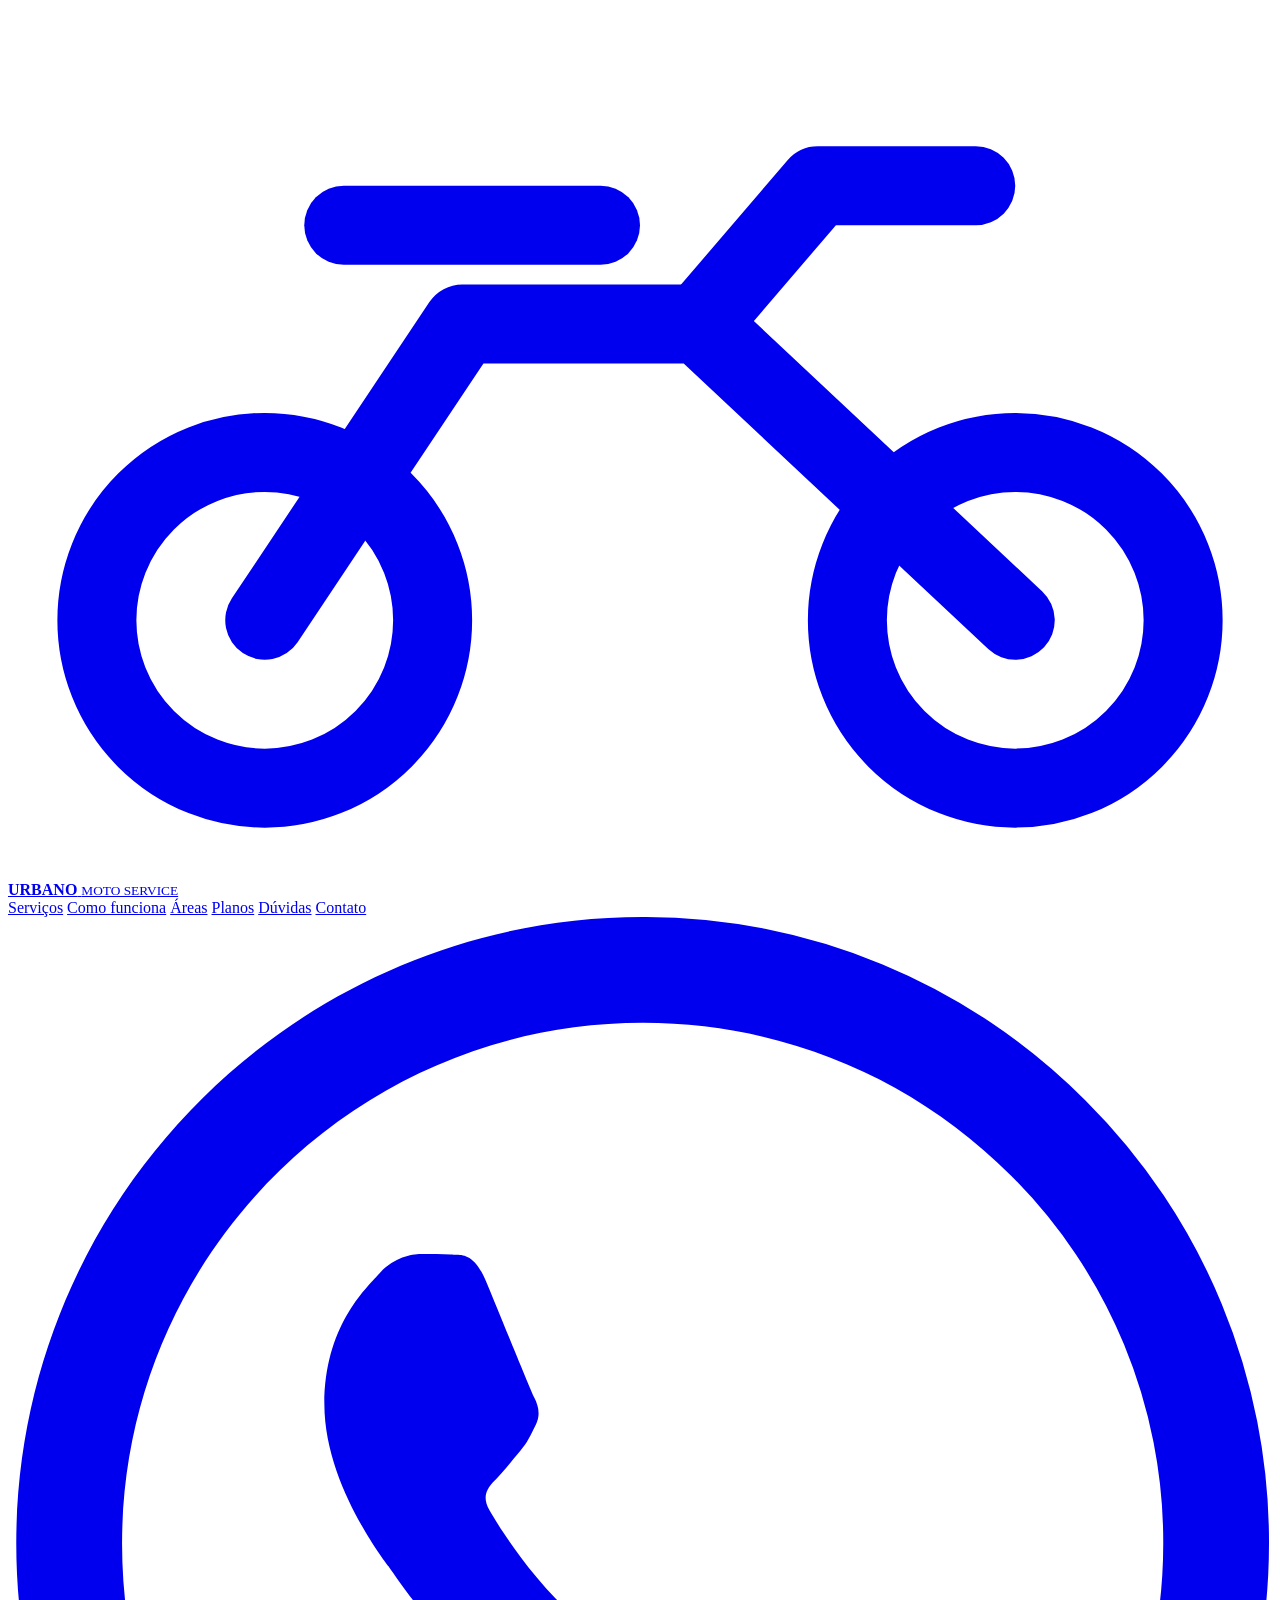
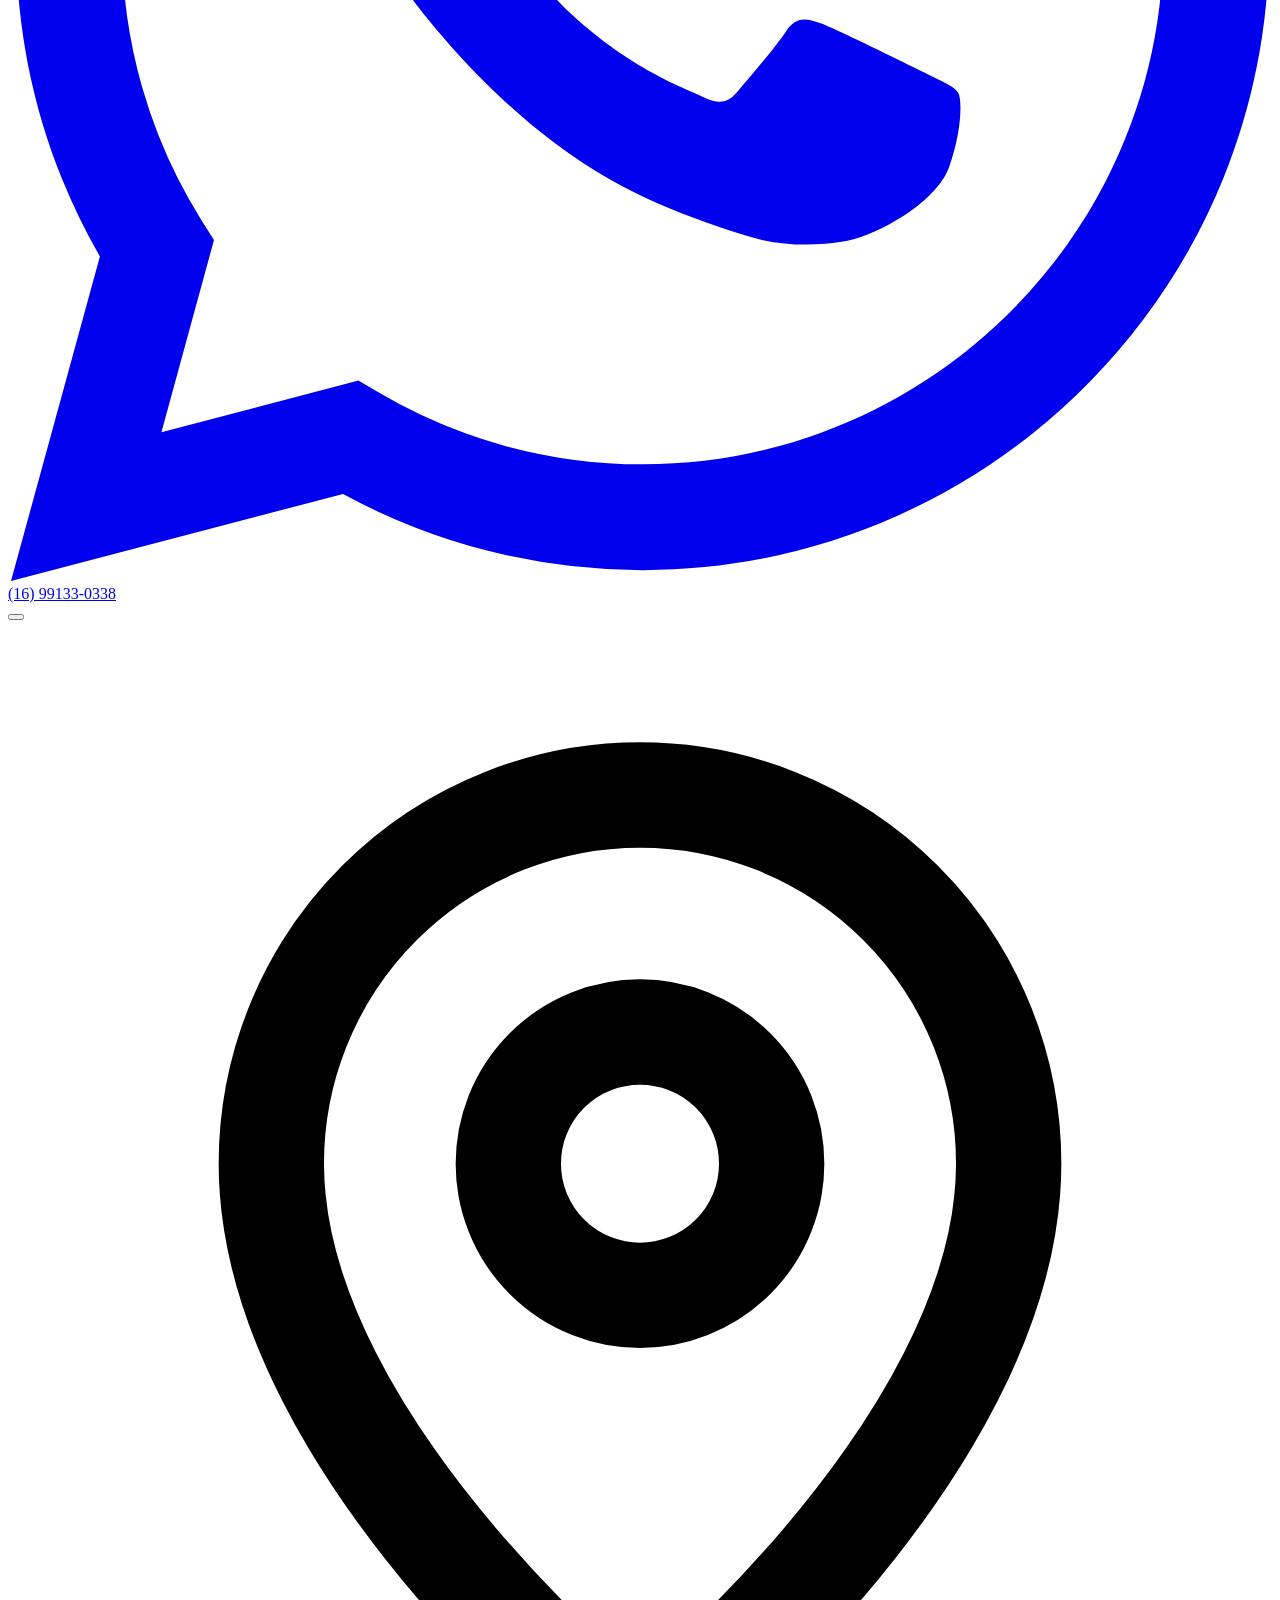
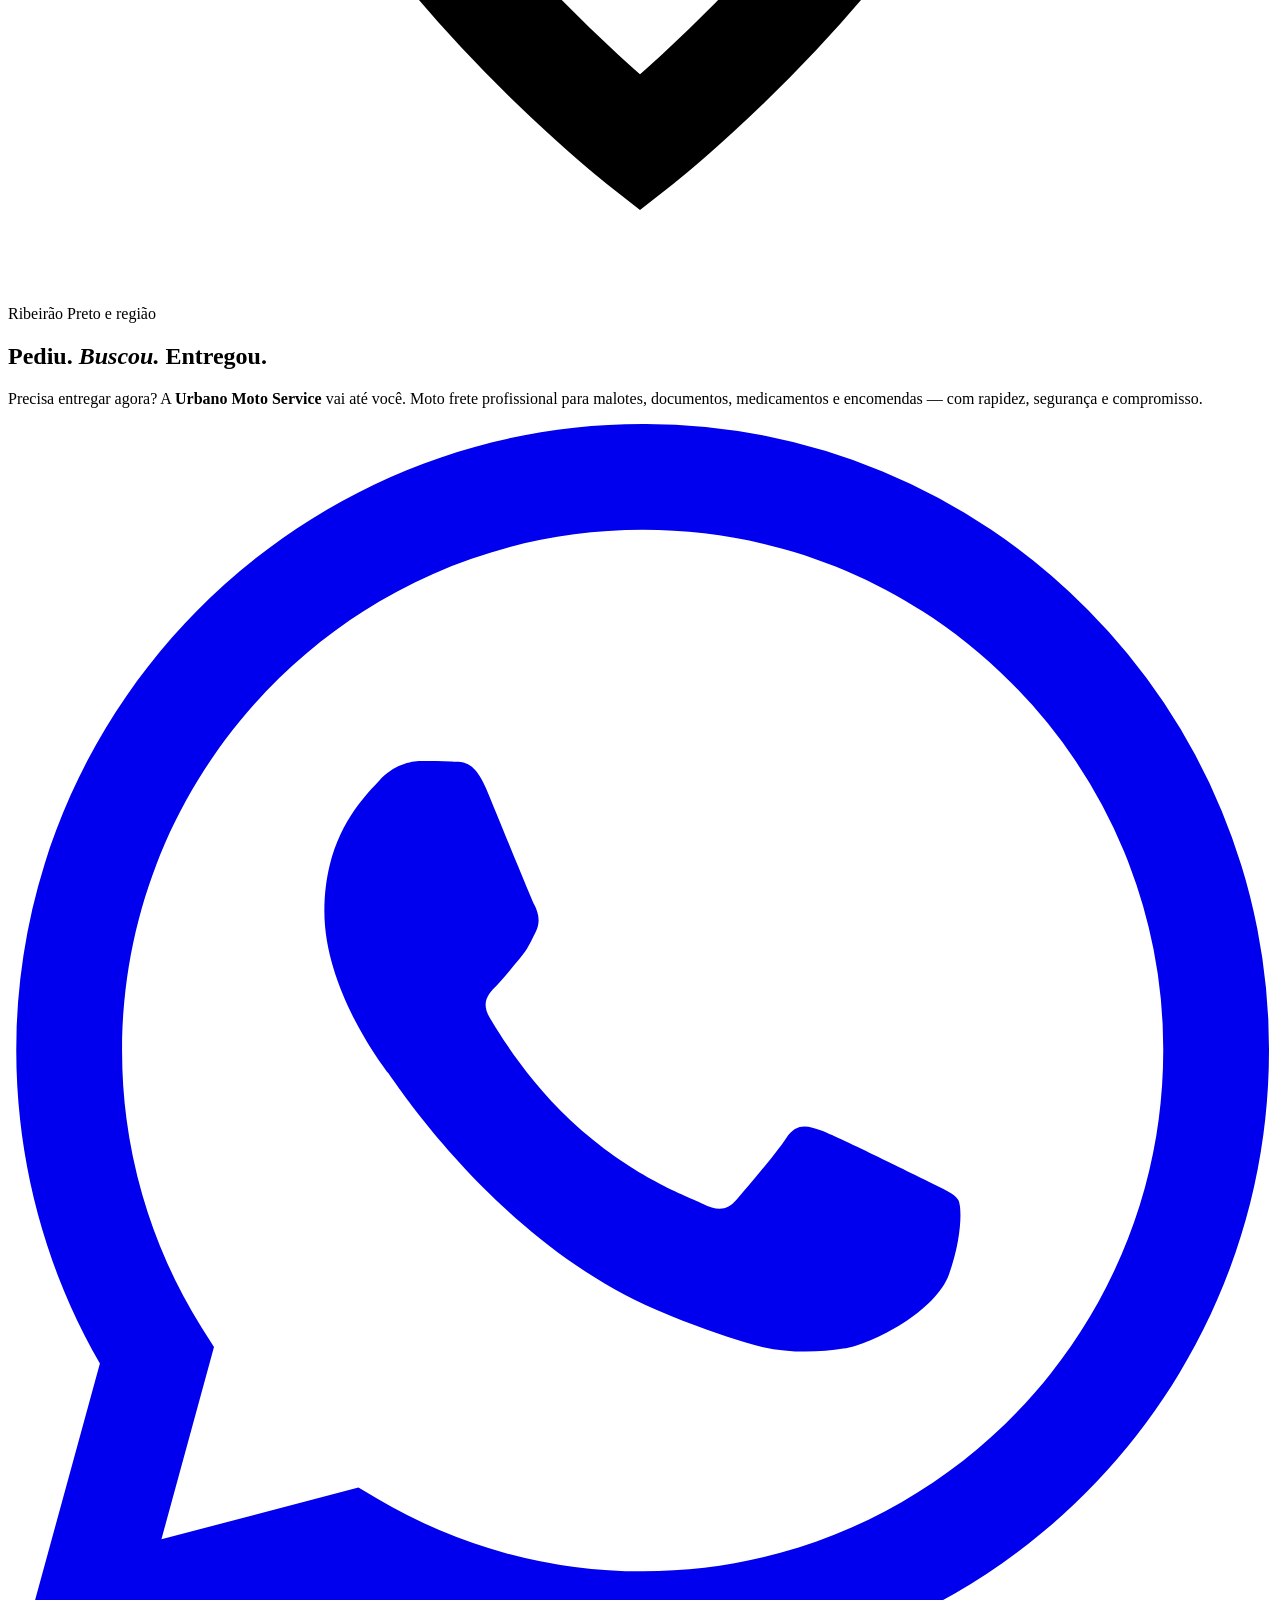
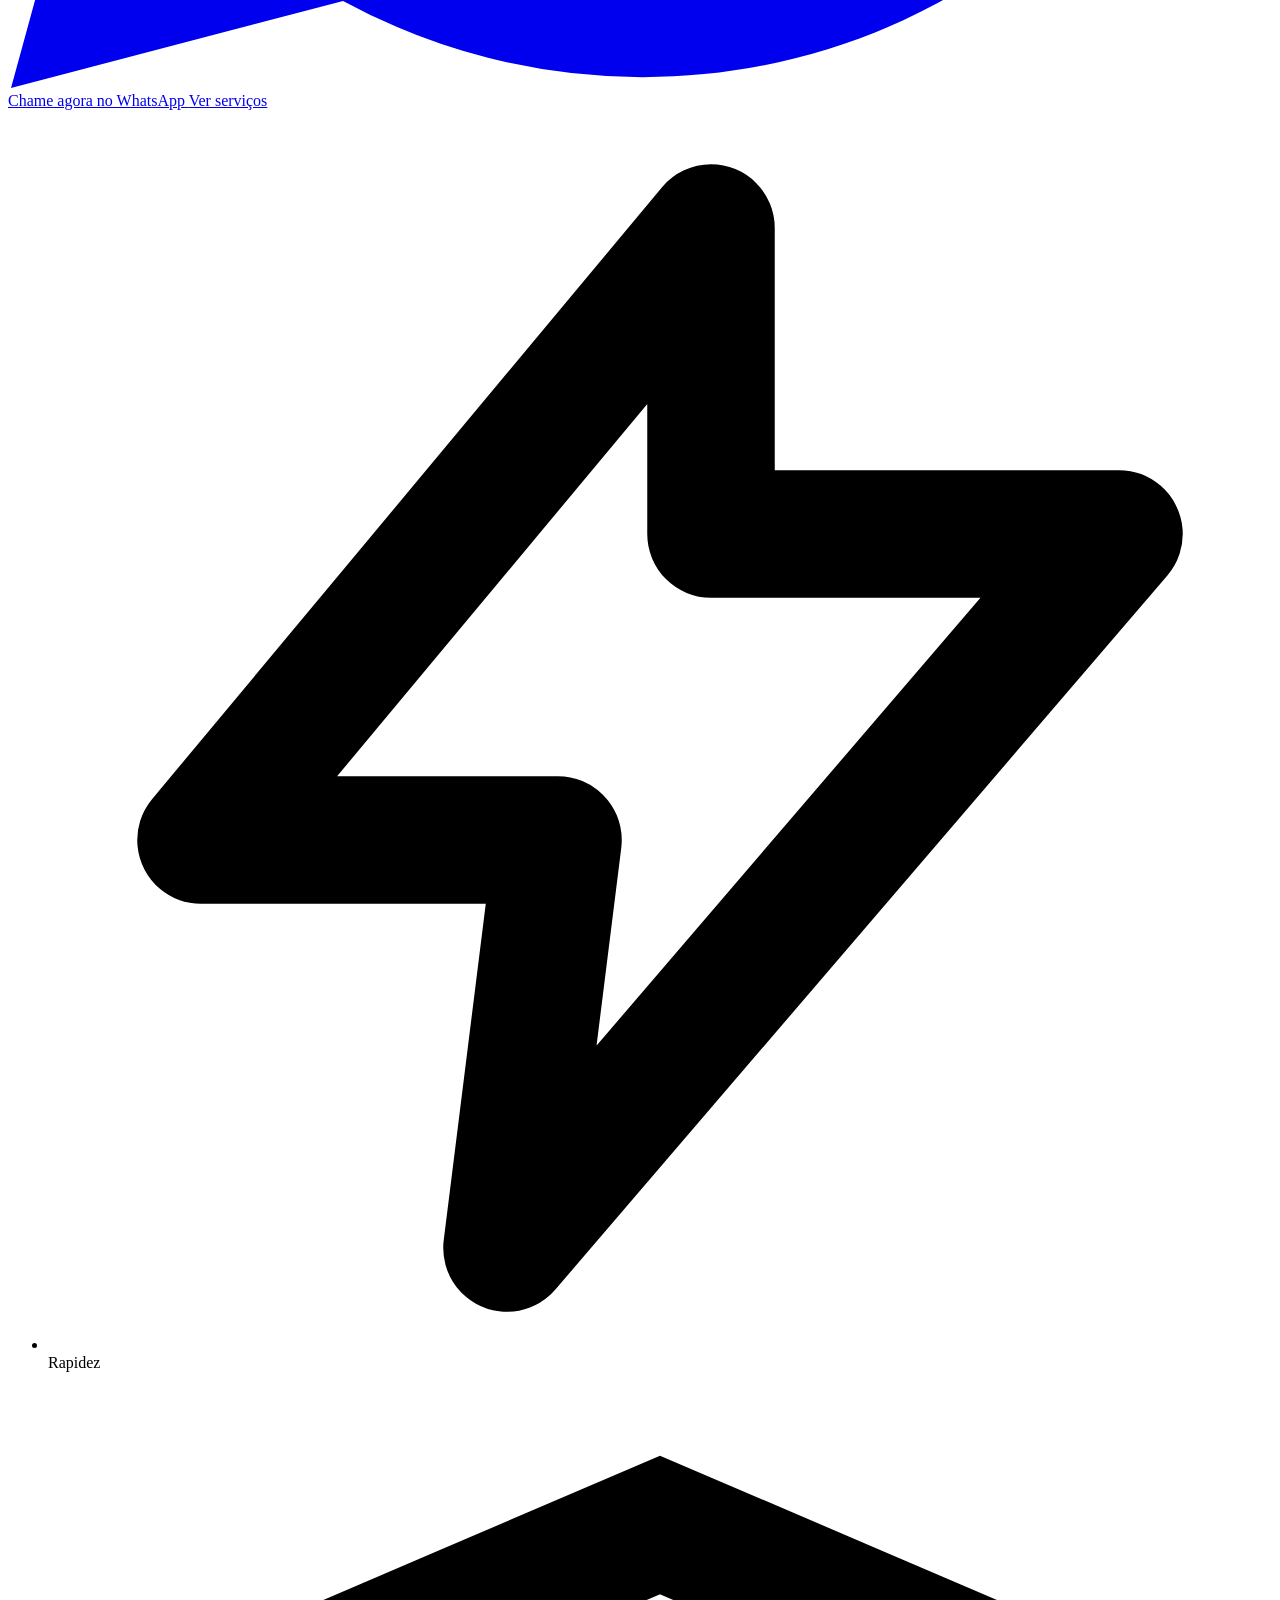
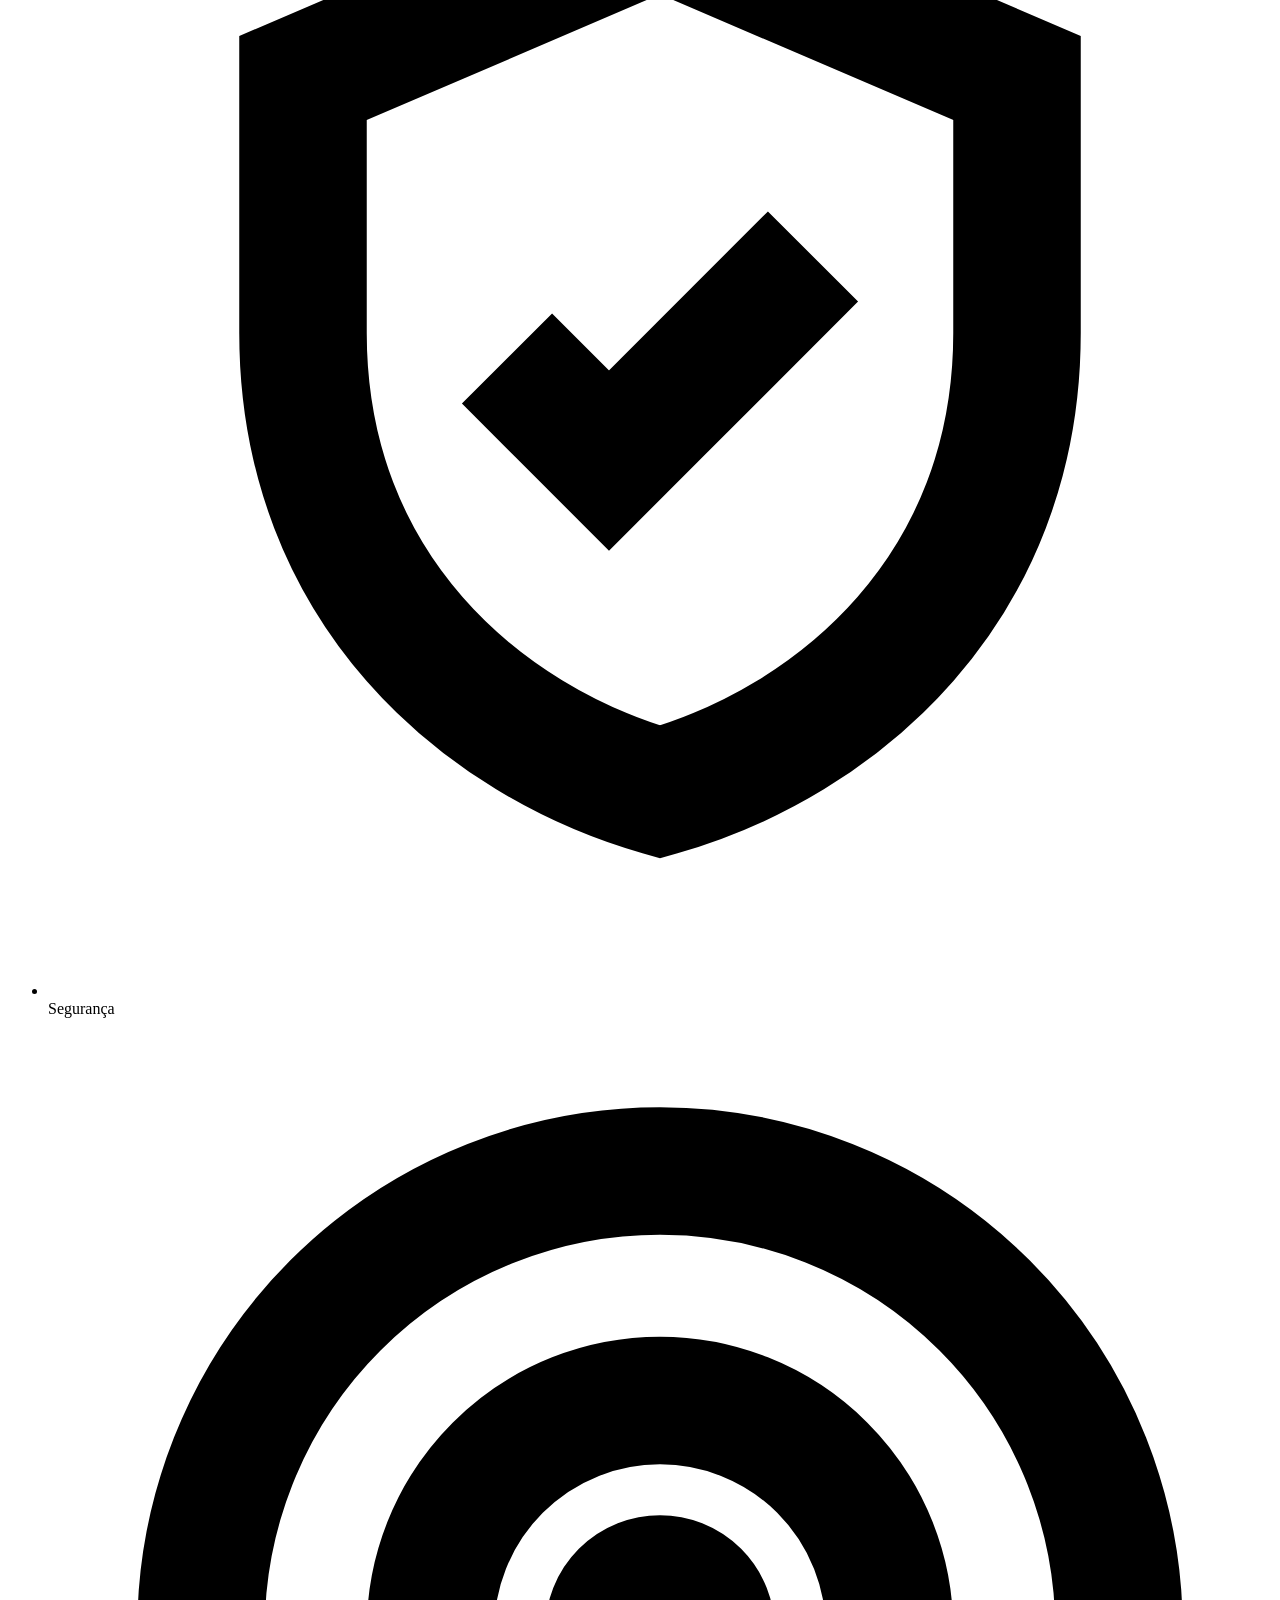
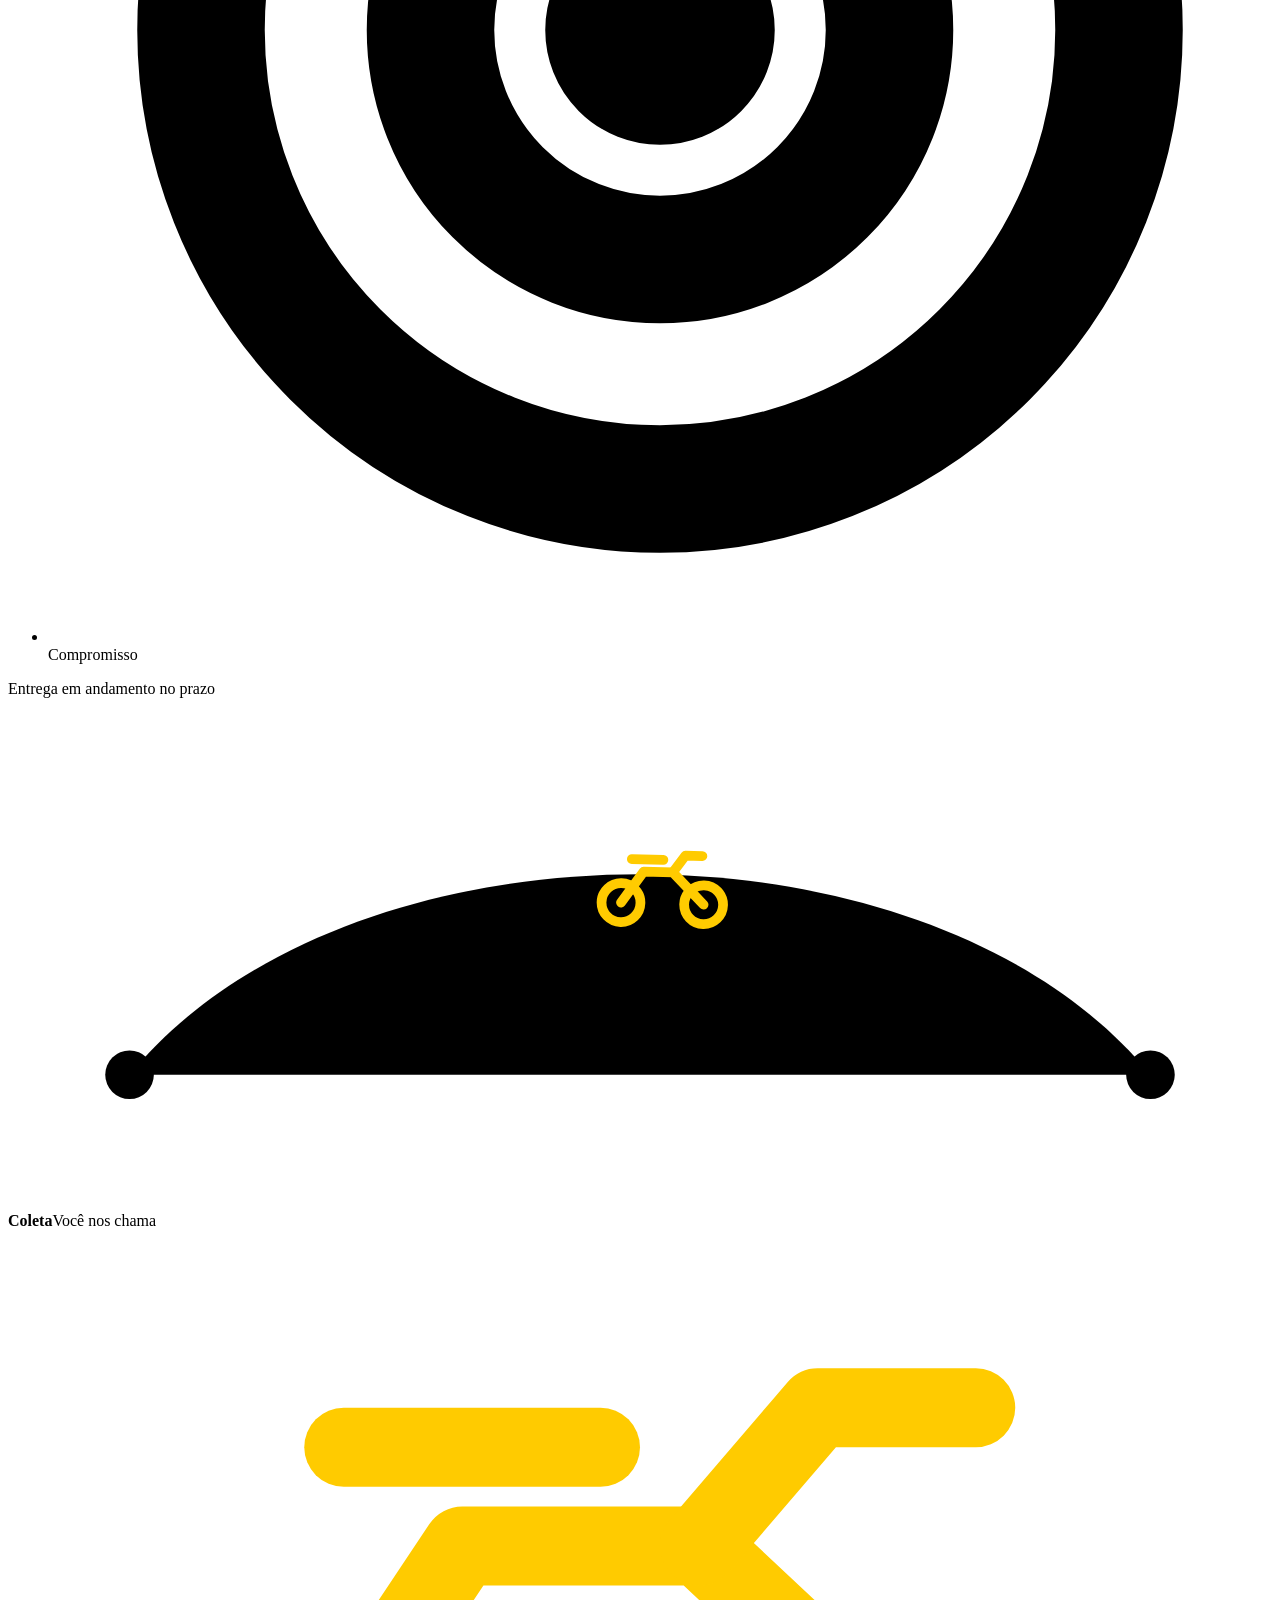
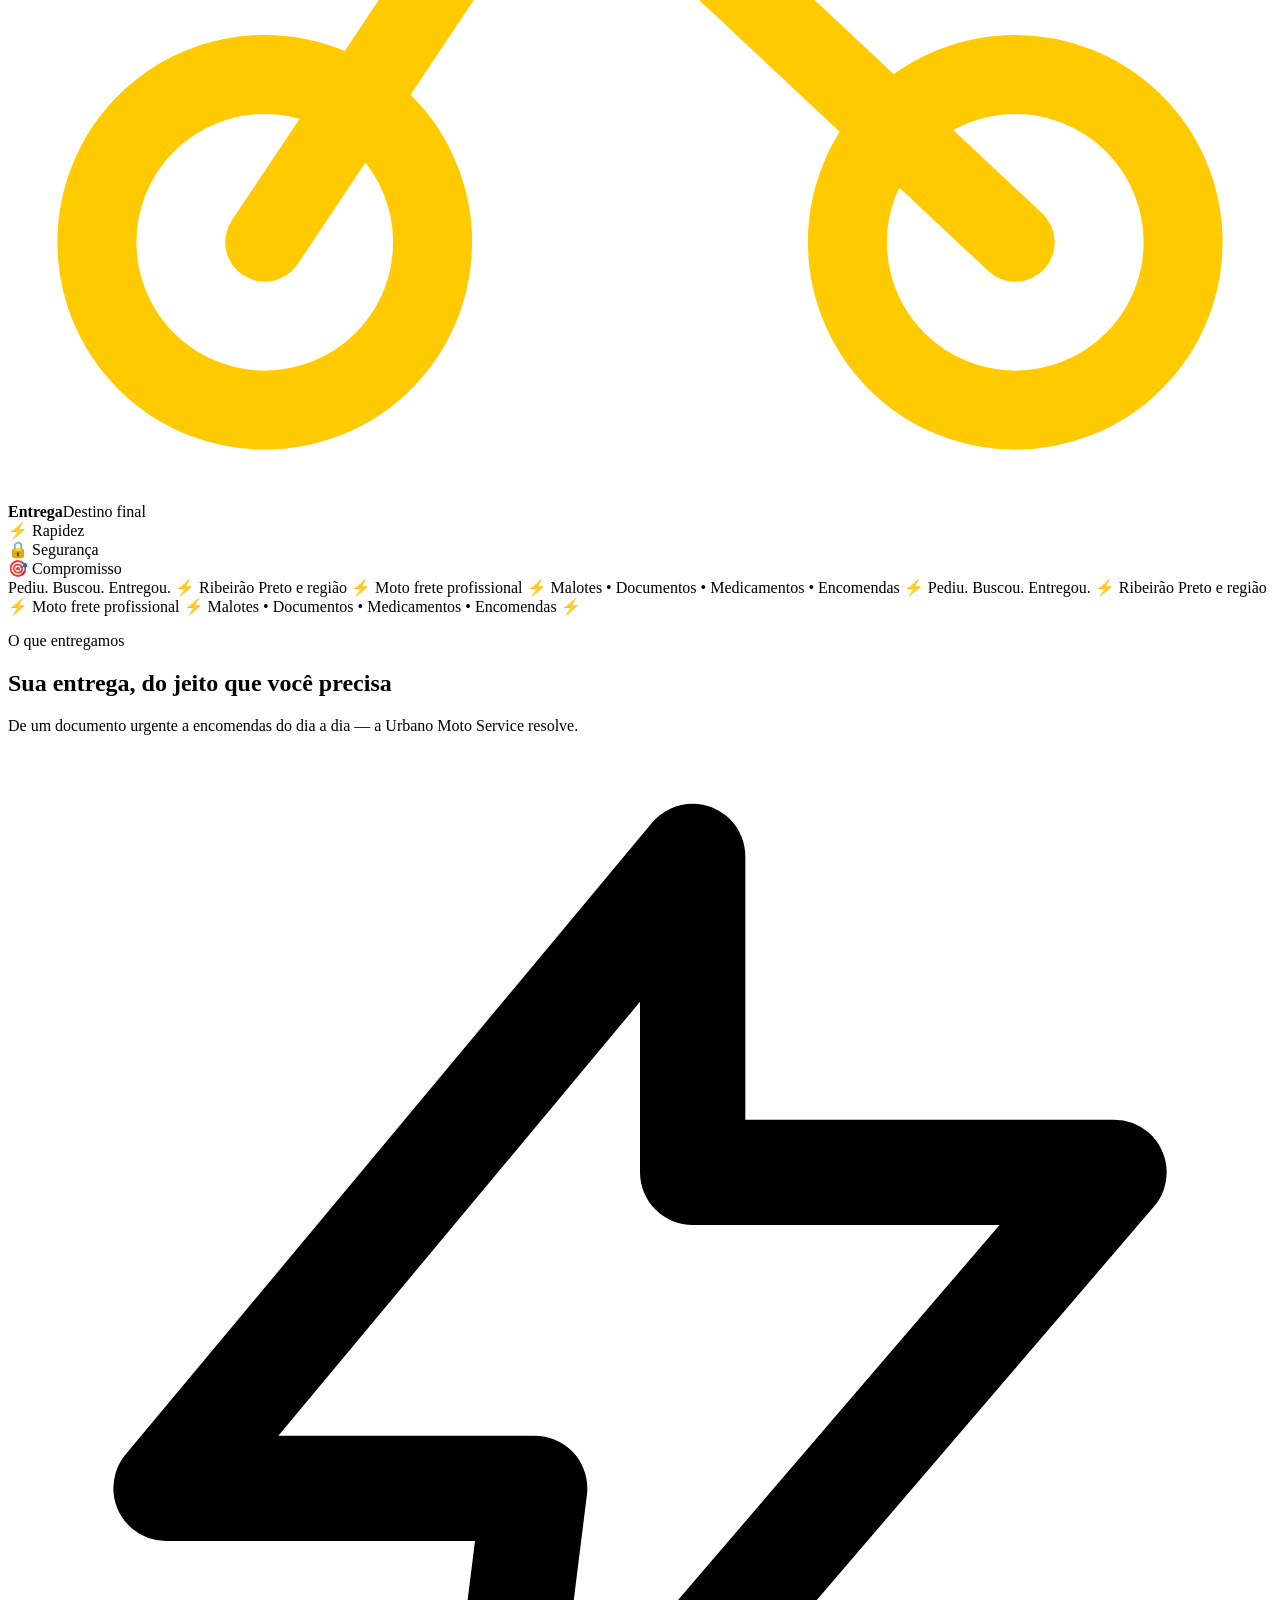
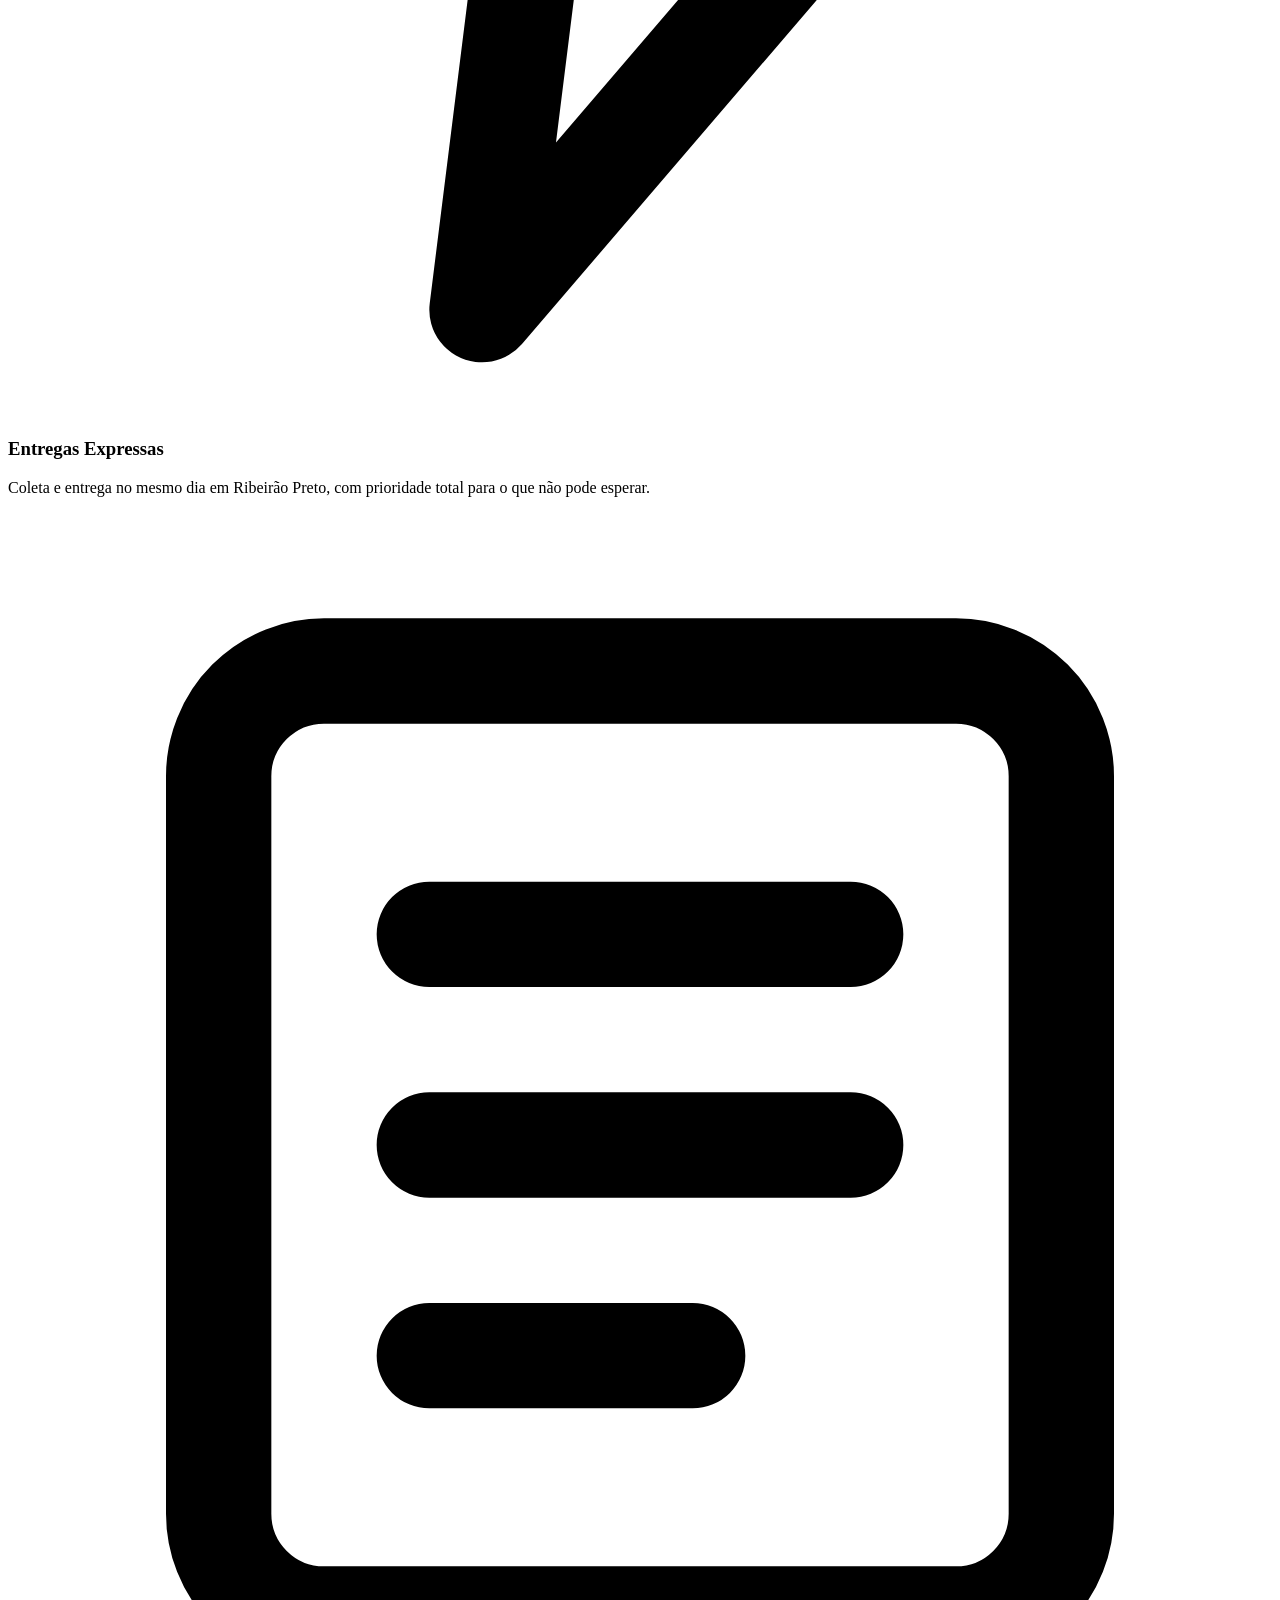
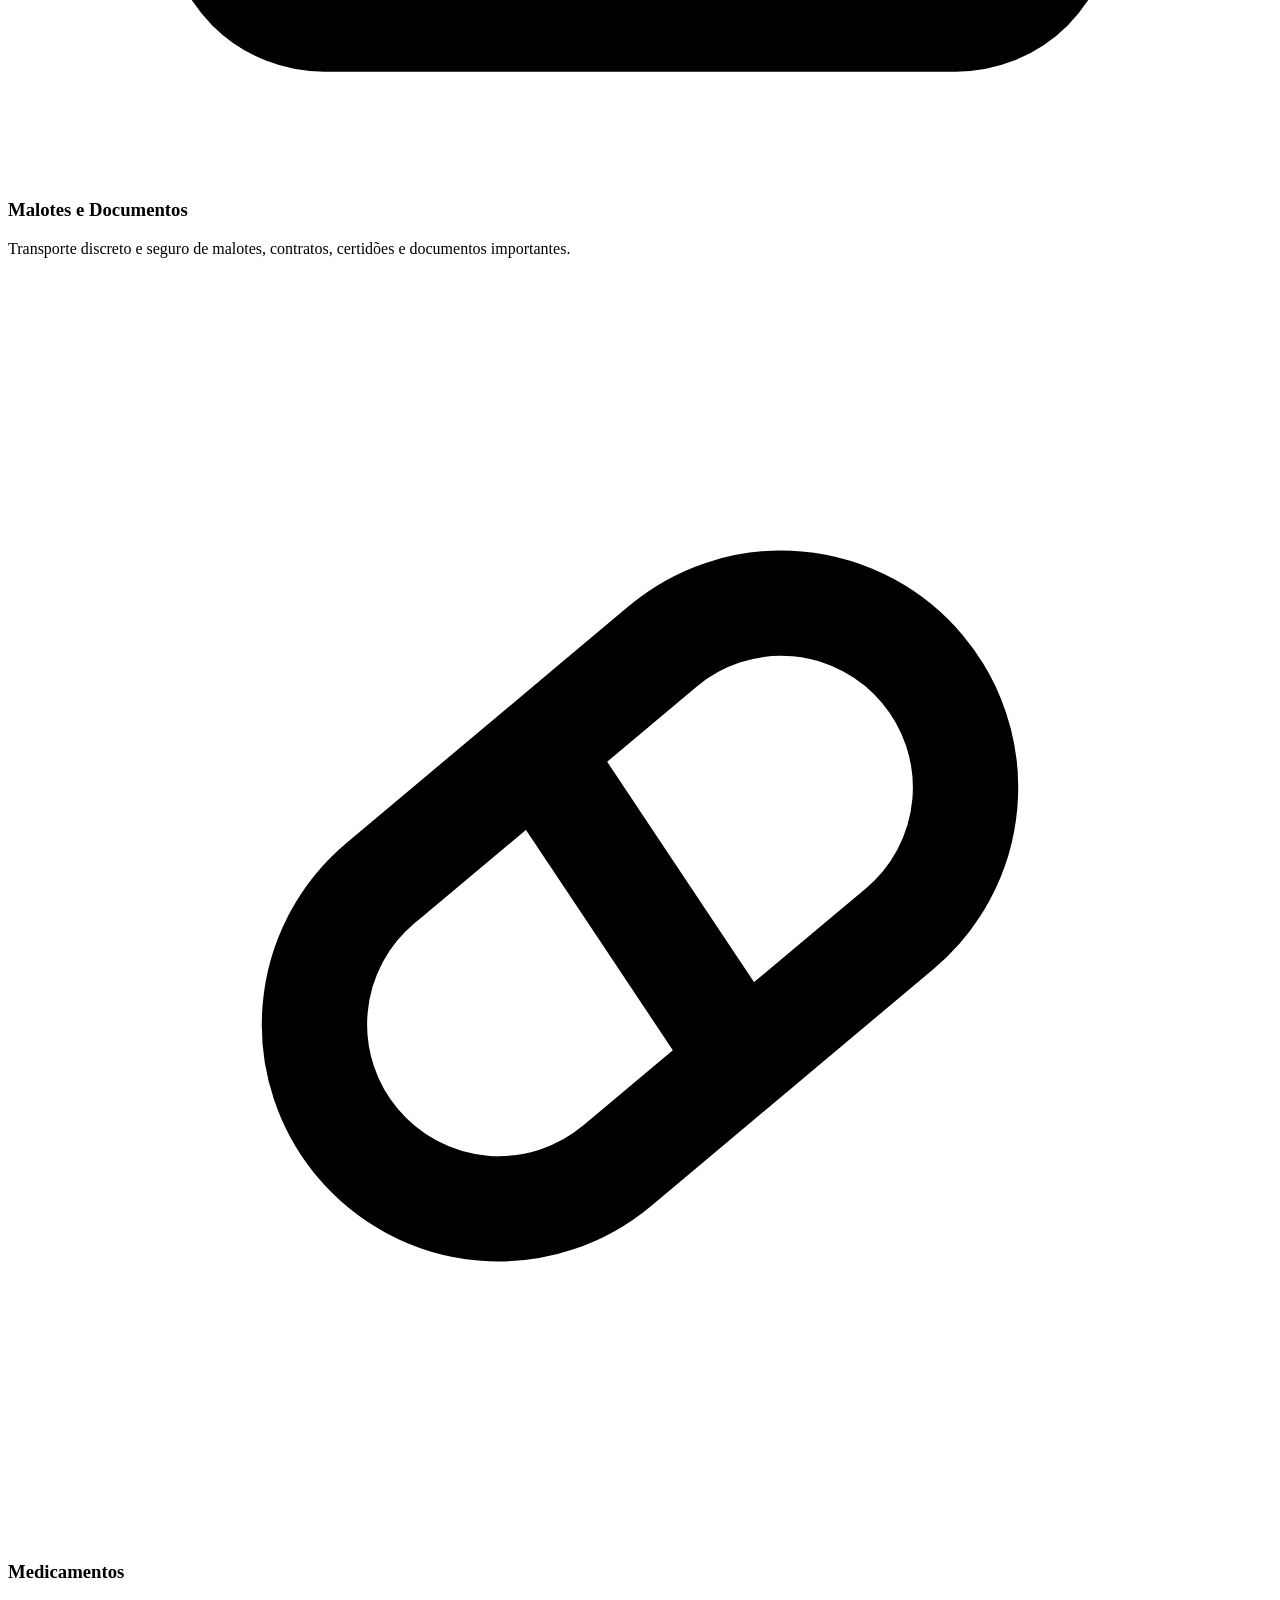
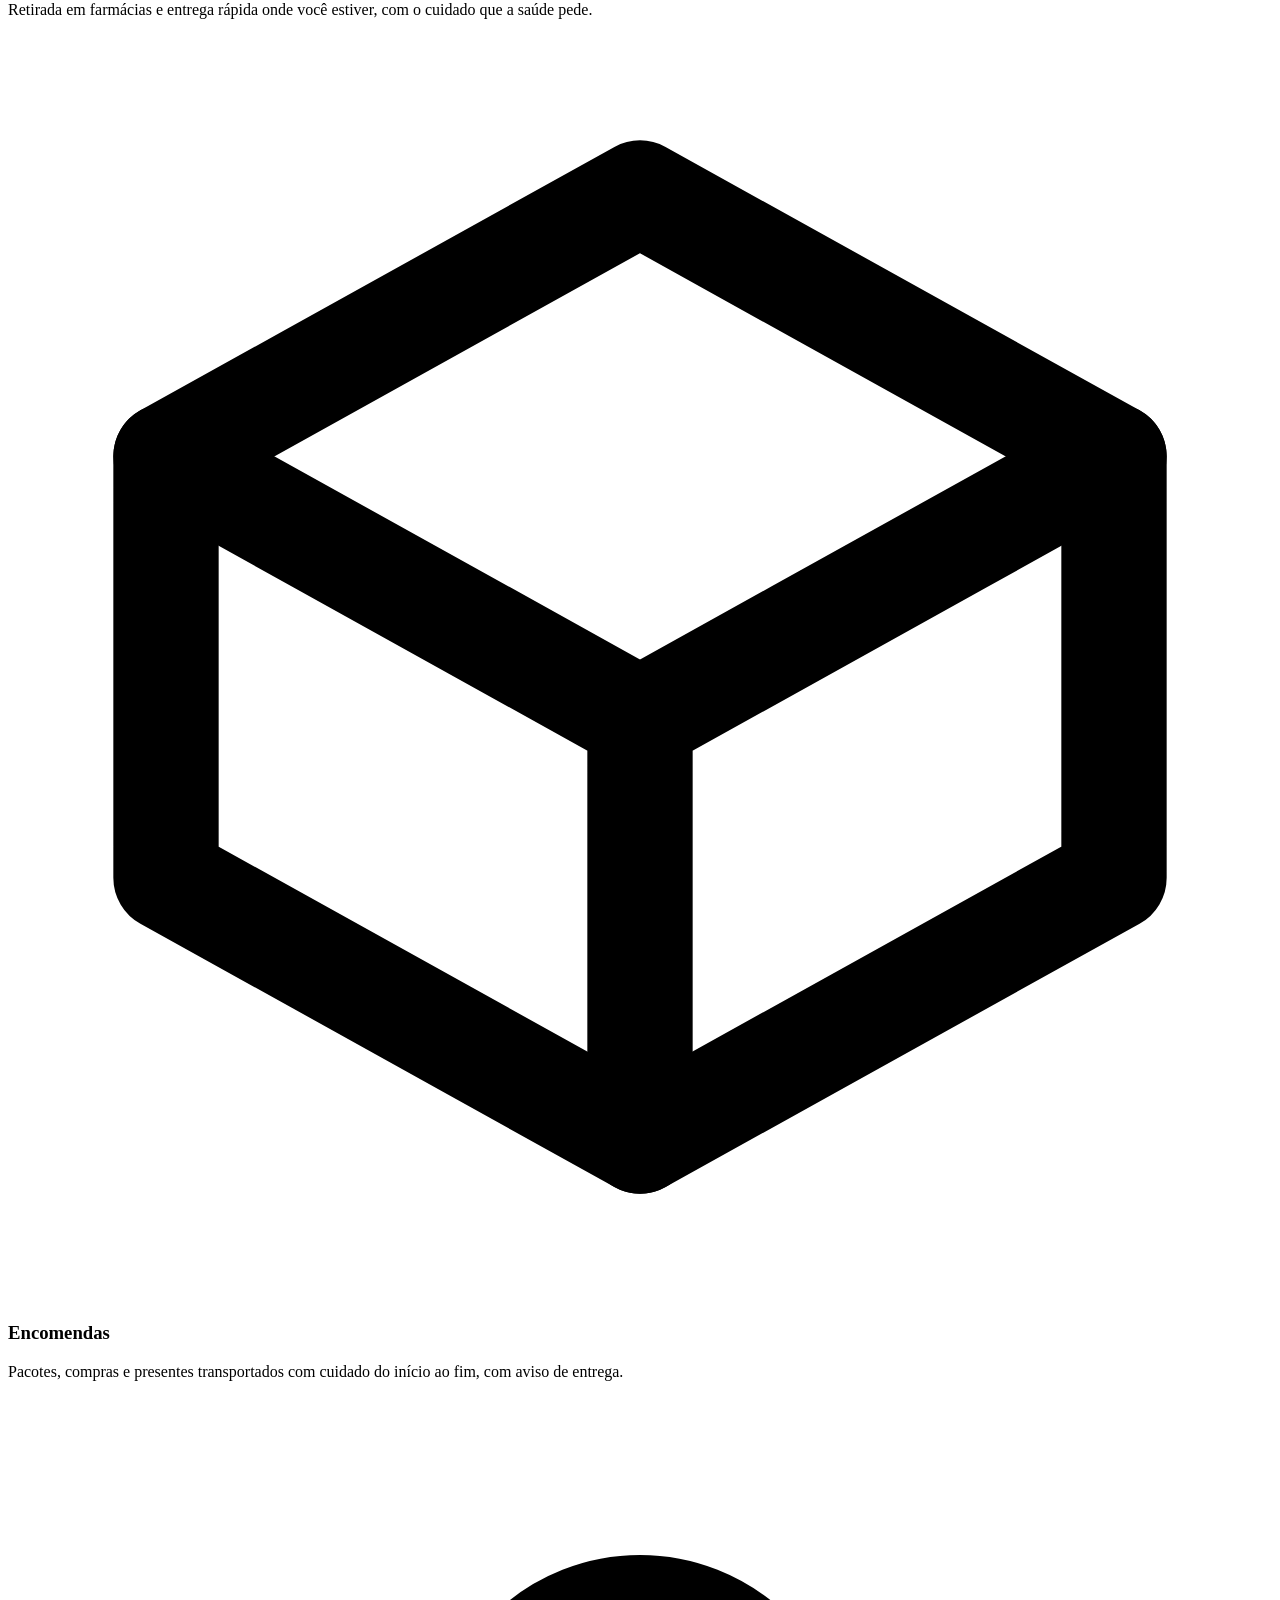
==== index.html @ fc3ae7e4 "Adicionar pagina inicial do site Urbano Moto Service" ====
<!DOCTYPE html>
<html lang="pt-BR">
<head>
  <meta charset="UTF-8">
  <meta name="viewport" content="width=device-width, initial-scale=1.0">
  <title>Urbano Moto Service | Entregas de Moto em Ribeirão Preto e Região</title>
  <meta name="description" content="Moto frete profissional em Ribeirão Preto e região. Malotes, documentos, medicamentos e encomendas com rapidez, segurança e compromisso. Chame no WhatsApp: (16) 99133-0338.">
  <meta name="keywords" content="motoboy, entrega, moto frete, Ribeirão Preto, documentos, medicamentos, encomendas, Urbano Moto Service">
  <meta name="theme-color" content="#0B1220">
  <link rel="icon" href="data:image/svg+xml,%3Csvg xmlns='http://www.w3.org/2000/svg' viewBox='0 0 64 64'%3E%3Crect width='64' height='64' rx='14' fill='%23FFCB00'/%3E%3Ccircle cx='18' cy='42' r='9' fill='none' stroke='%230B1220' stroke-width='5'/%3E%3Ccircle cx='47' cy='42' r='9' fill='none' stroke='%230B1220' stroke-width='5'/%3E%3Cpath d='M18 42 27 26h11l9 16' fill='none' stroke='%230B1220' stroke-width='5' stroke-linecap='round' stroke-linejoin='round'/%3E%3Cpath d='M38 26l5-8h7' fill='none' stroke='%230B1220' stroke-width='5' stroke-linecap='round'/%3E%3C/svg%3E">

  <meta property="og:type" content="website">
  <meta property="og:title" content="Urbano Moto Service | Entregas de Moto em Ribeirão Preto e Região">
  <meta property="og:description" content="Pediu. Buscou. Entregou. Moto frete profissional com rapidez, segurança e compromisso. Chame no WhatsApp: (16) 99133-0338.">
  <meta property="og:url" content="https://foodpets.github.io/urbano/">
  <meta property="og:locale" content="pt_BR">

  <link rel="preconnect" href="https://fonts.googleapis.com">
  <link rel="preconnect" href="https://fonts.gstatic.com" crossorigin>
  <link href="https://fonts.googleapis.com/css2?family=Inter:wght@400;500;600&family=Outfit:wght@500;600;700;800&display=swap" rel="stylesheet">
  <link rel="stylesheet" href="css/style.css">

  <script type="application/ld+json">
  {
    "@context": "https://schema.org",
    "@type": "LocalBusiness",
    "name": "Urbano Moto Service",
    "description": "Moto frete profissional em Ribeirão Preto e região: malotes, documentos, medicamentos e encomendas.",
    "telephone": "+5516991330338",
    "areaServed": "Ribeirão Preto e região, SP",
    "slogan": "Pediu. Buscou. Entregou.",
    "address": {
      "@type": "PostalAddress",
      "addressLocality": "Ribeirão Preto",
      "addressRegion": "SP",
      "addressCountry": "BR"
    },
    "url": "https://foodpets.github.io/urbano/"
  }
  </script>
</head>
<body id="inicio">

  <!-- ===================== HEADER ===================== -->
  <header class="header" id="header">
    <div class="container header-inner">
      <a href="#inicio" class="brand" aria-label="Urbano Moto Service — início">
        <span class="brand-badge">
          <svg viewBox="0 0 64 44" fill="none" stroke="currentColor" stroke-width="4" stroke-linecap="round" stroke-linejoin="round" aria-hidden="true">
            <circle cx="13" cy="31" r="8.5"/>
            <circle cx="51" cy="31" r="8.5"/>
            <path d="M13 31 L23 16 H35 L51 31"/>
            <path d="M35 16 L41 9 H49"/>
            <path d="M17 11 H30"/>
          </svg>
        </span>
        <span class="brand-text">
          <strong>URBANO</strong>
          <small>MOTO SERVICE</small>
        </span>
      </a>

      <nav class="nav" id="nav" aria-label="Navegação principal">
        <a href="#servicos">Serviços</a>
        <a href="#como-funciona">Como funciona</a>
        <a href="#areas">Áreas</a>
        <a href="#planos">Planos</a>
        <a href="#faq">Dúvidas</a>
        <a href="#contato">Contato</a>
        <a class="btn btn-wa btn-sm nav-cta" target="_blank" rel="noopener"
           href="https://wa.me/5516991330338?text=Ol%C3%A1!%20Vim%20pelo%20site%20da%20Urbano%20Moto%20Service%20e%20quero%20solicitar%20uma%20entrega.">
          <svg viewBox="0 0 24 24" aria-hidden="true"><path fill="currentColor" d="M17.472 14.382c-.297-.149-1.758-.867-2.03-.967-.273-.099-.471-.148-.67.15-.197.297-.767.966-.94 1.164-.173.199-.347.223-.644.075-.297-.15-1.255-.463-2.39-1.475-.883-.788-1.48-1.761-1.653-2.059-.173-.297-.018-.458.13-.606.134-.133.298-.347.446-.52.149-.174.198-.298.298-.497.099-.198.05-.371-.025-.52-.075-.149-.669-1.612-.916-2.207-.242-.579-.487-.5-.669-.51-.173-.008-.371-.01-.57-.01-.198 0-.52.074-.792.372-.272.297-1.04 1.016-1.04 2.479 0 1.462 1.065 2.875 1.213 3.074.149.198 2.096 3.2 5.077 4.487.709.306 1.262.489 1.694.625.712.227 1.36.195 1.871.118.571-.085 1.758-.719 2.006-1.413.248-.694.248-1.289.173-1.413-.074-.124-.272-.198-.57-.347m-5.421 7.403h-.004a9.87 9.87 0 0 1-5.031-1.378l-.361-.214-3.741.982.998-3.648-.235-.374a9.86 9.86 0 0 1-1.51-5.26c.001-5.45 4.436-9.884 9.888-9.884 2.64 0 5.122 1.03 6.988 2.898a9.825 9.825 0 0 1 2.893 6.994c-.003 5.45-4.437 9.884-9.885 9.884m8.413-18.297A11.815 11.815 0 0 0 12.05 0C5.495 0 .16 5.335.157 11.892c0 2.096.547 4.142 1.588 5.945L.057 24l6.305-1.654a11.882 11.882 0 0 0 5.683 1.448h.005c6.554 0 11.89-5.335 11.893-11.893a11.821 11.821 0 0 0-3.48-8.413Z"/></svg>
          (16) 99133-0338
        </a>
      </nav>

      <button class="nav-toggle" id="nav-toggle" aria-label="Abrir menu" aria-expanded="false" aria-controls="nav">
        <span></span><span></span><span></span>
      </button>
    </div>
  </header>

  <main>
    <!-- ===================== HERO ===================== -->
    <section class="hero">
      <div class="hero-bg" aria-hidden="true"></div>
      <div class="container hero-grid">
        <div class="hero-copy">
          <p class="hero-tag"><svg viewBox="0 0 24 24" fill="none" stroke="currentColor" stroke-width="2" aria-hidden="true"><path d="M12 21s-7-5.5-7-11a7 7 0 0 1 14 0c0 5.5-7 11-7 11z"/><circle cx="12" cy="10" r="2.5"/></svg> Ribeirão Preto e região</p>
          <h1>Pediu. <em>Buscou.</em> Entregou.</h1>
          <p class="hero-sub">
            Precisa entregar agora? A <strong>Urbano Moto Service</strong> vai até você.
            Moto frete profissional para malotes, documentos, medicamentos e encomendas —
            com rapidez, segurança e compromisso.
          </p>
          <div class="hero-actions">
            <a class="btn btn-wa" target="_blank" rel="noopener"
               href="https://wa.me/5516991330338?text=Ol%C3%A1!%20Vim%20pelo%20site%20da%20Urbano%20Moto%20Service%20e%20quero%20solicitar%20uma%20entrega.">
              <svg viewBox="0 0 24 24" aria-hidden="true"><path fill="currentColor" d="M17.472 14.382c-.297-.149-1.758-.867-2.03-.967-.273-.099-.471-.148-.67.15-.197.297-.767.966-.94 1.164-.173.199-.347.223-.644.075-.297-.15-1.255-.463-2.39-1.475-.883-.788-1.48-1.761-1.653-2.059-.173-.297-.018-.458.13-.606.134-.133.298-.347.446-.52.149-.174.198-.298.298-.497.099-.198.05-.371-.025-.52-.075-.149-.669-1.612-.916-2.207-.242-.579-.487-.5-.669-.51-.173-.008-.371-.01-.57-.01-.198 0-.52.074-.792.372-.272.297-1.04 1.016-1.04 2.479 0 1.462 1.065 2.875 1.213 3.074.149.198 2.096 3.2 5.077 4.487.709.306 1.262.489 1.694.625.712.227 1.36.195 1.871.118.571-.085 1.758-.719 2.006-1.413.248-.694.248-1.289.173-1.413-.074-.124-.272-.198-.57-.347m-5.421 7.403h-.004a9.87 9.87 0 0 1-5.031-1.378l-.361-.214-3.741.982.998-3.648-.235-.374a9.86 9.86 0 0 1-1.51-5.26c.001-5.45 4.436-9.884 9.888-9.884 2.64 0 5.122 1.03 6.988 2.898a9.825 9.825 0 0 1 2.893 6.994c-.003 5.45-4.437 9.884-9.885 9.884m8.413-18.297A11.815 11.815 0 0 0 12.05 0C5.495 0 .16 5.335.157 11.892c0 2.096.547 4.142 1.588 5.945L.057 24l6.305-1.654a11.882 11.882 0 0 0 5.683 1.448h.005c6.554 0 11.89-5.335 11.893-11.893a11.821 11.821 0 0 0-3.48-8.413Z"/></svg>
              Chame agora no WhatsApp
            </a>
            <a class="btn btn-ghost" href="#servicos">Ver serviços</a>
          </div>
          <ul class="hero-feats">
            <li><svg viewBox="0 0 24 24" fill="none" stroke="currentColor" stroke-width="2.5" aria-hidden="true"><path d="M13 2 3 14h7l-1 8 12-14h-8l0-6z" stroke-linejoin="round"/></svg> Rapidez</li>
            <li><svg viewBox="0 0 24 24" fill="none" stroke="currentColor" stroke-width="2.5" aria-hidden="true"><path d="M12 3l7 3v5c0 5-3.5 8-7 9-3.5-1-7-4-7-9V6l7-3z"/><path d="M9 11.5l2 2 4-4"/></svg> Segurança</li>
            <li><svg viewBox="0 0 24 24" fill="none" stroke="currentColor" stroke-width="2.5" aria-hidden="true"><circle cx="12" cy="12" r="9"/><circle cx="12" cy="12" r="4.5"/><circle cx="12" cy="12" r="1" fill="currentColor"/></svg> Compromisso</li>
          </ul>
        </div>

        <div class="hero-visual" aria-hidden="true">
          <div class="route-card">
            <div class="route-card-head">
              <span class="route-dot"></span> Entrega em andamento
              <span class="route-eta">no prazo</span>
            </div>
            <svg class="route-svg" viewBox="0 0 520 210">
              <path class="route-path" d="M50 155 C140 45 380 45 470 155" />
              <g class="pin pin-start" transform="translate(50,155)">
                <circle class="pulse" r="10"/>
                <path d="M0 10c-4.4-3.6-6.6-6.4-6.6-9.4a6.6 6.6 0 1 1 13.2 0c0 3-2.2 5.8-6.6 9.4z"/>
                <circle cx="0" cy="0" r="2.4"/>
              </g>
              <g class="pin pin-end" transform="translate(470,155)">
                <circle class="pulse" r="10"/>
                <path d="M0 10c-4.4-3.6-6.6-6.4-6.6-9.4a6.6 6.6 0 1 1 13.2 0c0 3-2.2 5.8-6.6 9.4z"/>
                <circle cx="0" cy="0" r="2.4"/>
              </g>
              <g class="moto-rider">
                <animateMotion dur="9s" repeatCount="indefinite" rotate="auto" path="M50 155 C140 45 380 45 470 155"/>
                <g fill="none" stroke="#FFCB00" stroke-width="4" stroke-linecap="round" stroke-linejoin="round">
                  <circle cx="-17" cy="12" r="8"/>
                  <circle cx="17" cy="12" r="8"/>
                  <path d="M-17 12 L-8 -1 H4 L17 12"/>
                  <path d="M4 -1 L9 -8 H16"/>
                  <path d="M-13 -6 H0"/>
                </g>
              </g>
            </svg>
            <div class="route-card-foot">
              <div><strong>Coleta</strong><span>Você nos chama</span></div>
              <div class="route-card-foot-mid"><svg viewBox="0 0 64 44" fill="none" stroke="#FFCB00" stroke-width="4" stroke-linecap="round" stroke-linejoin="round"><circle cx="13" cy="31" r="8.5"/><circle cx="51" cy="31" r="8.5"/><path d="M13 31 L23 16 H35 L51 31"/><path d="M35 16 L41 9 H49"/><path d="M17 11 H30"/></svg></div>
              <div><strong>Entrega</strong><span>Destino final</span></div>
            </div>
          </div>
          <div class="chip chip-1">⚡ Rapidez</div>
          <div class="chip chip-2">🔒 Segurança</div>
          <div class="chip chip-3">🎯 Compromisso</div>
        </div>
      </div>
    </section>

    <!-- ===================== MARQUEE ===================== -->
    <div class="marquee" aria-hidden="true">
      <div class="marquee-track">
        <span>Pediu. Buscou. Entregou. ⚡ Ribeirão Preto e região ⚡ Moto frete profissional ⚡ Malotes • Documentos • Medicamentos • Encomendas ⚡</span>
        <span>Pediu. Buscou. Entregou. ⚡ Ribeirão Preto e região ⚡ Moto frete profissional ⚡ Malotes • Documentos • Medicamentos • Encomendas ⚡</span>
      </div>
    </div>

    <!-- ===================== SERVIÇOS ===================== -->
    <section class="section" id="servicos">
      <div class="container">
        <div class="section-head reveal">
          <p class="kicker">O que entregamos</p>
          <h2>Sua entrega, do jeito que você precisa</h2>
          <p class="section-sub">De um documento urgente a encomendas do dia a dia — a Urbano Moto Service resolve.</p>
        </div>

        <div class="grid grid-3">
          <article class="card reveal">
            <div class="card-icon"><svg viewBox="0 0 24 24" fill="none" stroke="currentColor" stroke-width="2" stroke-linecap="round" stroke-linejoin="round" aria-hidden="true"><path d="M13 2 3 14h7l-1 8 12-14h-8l0-6z"/></svg></div>
            <h3>Entregas Expressas</h3>
            <p>Coleta e entrega no mesmo dia em Ribeirão Preto, com prioridade total para o que não pode esperar.</p>
          </article>

          <article class="card reveal">
            <div class="card-icon"><svg viewBox="0 0 24 24" fill="none" stroke="currentColor" stroke-width="2" stroke-linecap="round" stroke-linejoin="round" aria-hidden="true"><rect x="4" y="3" width="16" height="18" rx="2"/><path d="M8 8h8M8 12h8M8 16h5"/></svg></div>
            <h3>Malotes e Documentos</h3>
            <p>Transporte discreto e seguro de malotes, contratos, certidões e documentos importantes.</p>
          </article>

          <article class="card reveal">
            <div class="card-icon"><svg viewBox="0 0 24 24" fill="none" stroke="currentColor" stroke-width="2" stroke-linecap="round" stroke-linejoin="round" aria-hidden="true"><rect x="5" y="8.5" width="14" height="7" rx="3.5" transform="rotate(-40 12 12)"/><path d="M10.2 9.3l3.6 5.4"/></svg></div>
            <h3>Medicamentos</h3>
            <p>Retirada em farmácias e entrega rápida onde você estiver, com o cuidado que a saúde pede.</p>
          </article>

          <article class="card reveal">
            <div class="card-icon"><svg viewBox="0 0 24 24" fill="none" stroke="currentColor" stroke-width="2" stroke-linecap="round" stroke-linejoin="round" aria-hidden="true"><path d="M21 8l-9-5-9 5v8l9 5 9-5z"/><path d="M3 8l9 5 9-5M12 13v8"/></svg></div>
            <h3>Encomendas</h3>
            <p>Pacotes, compras e presentes transportados com cuidado do início ao fim, com aviso de entrega.</p>
          </article>

          <article class="card reveal">
            <div class="card-icon"><svg viewBox="0 0 24 24" fill="none" stroke="currentColor" stroke-width="2" stroke-linecap="round" stroke-linejoin="round" aria-hidden="true"><path d="M6 8h12l1.2 13H4.8L6 8z"/><path d="M9 10V7a3 3 0 0 1 6 0v3"/></svg></div>
            <h3>Compras e Retiradas</h3>
            <p>Buscamos em lojas, restaurantes, ferragens e mercado — e entregamos na sua porta.</p>
          </article>

          <article class="card reveal">
            <div class="card-icon"><svg viewBox="0 0 24 24" fill="none" stroke="currentColor" stroke-width="2" stroke-linecap="round" stroke-linejoin="round" aria-hidden="true"><rect x="5" y="3" width="14" height="18" rx="1.5"/><path d="M9 7h2M13 7h2M9 11h2M13 11h2M9 15h2M13 15h2M10.5 21v-3h3v3"/></svg></div>
            <h3>Para Empresas</h3>
            <p>Moto frete profissional com rotinas diárias, malotes e planos sob medida para o seu negócio.</p>
          </article>
        </div>
      </div>
    </section>

    <!-- ===================== DIFERENCIAIS ===================== -->
    <section class="section section-alt" id="diferenciais">
      <div class="container">
        <div class="section-head reveal">
          <p class="kicker">Por que a Urbano</p>
          <h2>Rapidez, segurança e compromisso</h2>
          <p class="section-sub">Não perca tempo procurando quem faça sua entrega. A Urbano Moto Service vai até você.</p>
        </div>

        <div class="grid grid-3">
          <article class="pillar reveal">
            <div class="pillar-num">⚡</div>
            <h3>Rapidez</h3>
            <p>Prazos curtos e resposta rápida no WhatsApp. Você chama, nós rodamos.</p>
          </article>
          <article class="pillar reveal">
            <div class="pillar-num">🔒</div>
            <h3>Segurança</h3>
            <p>Entregador profissional, item conferido na coleta e na entrega. Tranquilidade do início ao fim.</p>
          </article>
          <article class="pillar reveal">
            <div class="pillar-num">🎯</div>
            <h3>Compromisso</h3>
            <p>Sua entrega tratada como prioridade, com aviso de coleta e confirmação de entrega.</p>
          </article>
        </div>
      </div>
    </section>

    <!-- ===================== COMO FUNCIONA ===================== -->
    <section class="section" id="como-funciona">
      <div class="container">
        <div class="section-head reveal">
          <p class="kicker">Simples assim</p>
          <h2>Como funciona</h2>
        </div>
        <ol class="steps">
          <li class="step reveal">
            <span class="step-num">1</span>
            <h3>Chame no WhatsApp</h3>
            <p>Mande o endereço de coleta, o destino e o que precisa entregar.</p>
          </li>
          <li class="step reveal">
            <span class="step-num">2</span>
            <h3>Combine valor e prazo</h3>
            <p>Você recebe na hora o valor e o tempo estimado da entrega.</p>
          </li>
          <li class="step reveal">
            <span class="step-num">3</span>
            <h3>Acompanhe até o fim</h3>
            <p>Aviso quando o item for coletado e confirmação quando for entregue.</p>
          </li>
        </ol>
      </div>
    </section>

    <!-- ===================== ÁREAS ===================== -->
    <section class="section section-alt" id="areas">
      <div class="container">
        <div class="section-head reveal">
          <p class="kicker">Onde atendemos</p>
          <h2>Ribeirão Preto e região</h2>
          <p class="section-sub">Atendimento na zona urbana de Ribeirão Preto e nas cidades vizinhas.</p>
        </div>
        <ul class="chips reveal">
          <li class="chip-city chip-city-main">Ribeirão Preto</li>
          <li class="chip-city">Bonfim Paulista</li>
          <li class="chip-city">Cravinhos</li>
          <li class="chip-city">Jardinópolis</li>
          <li class="chip-city">Sertãozinho</li>
          <li class="chip-city">Guatapará</li>
          <li class="chip-city">Dumont</li>
          <li class="chip-city">Pradópolis</li>
          <li class="chip-city">Barrinha</li>
          <li class="chip-city chip-city-cta">Sua cidade não está aqui? Chame no WhatsApp 📲</li>
        </ul>
      </div>
    </section>

    <!-- ===================== PLANOS ===================== -->
    <section class="section" id="planos">
      <div class="container">
        <div class="section-head reveal">
          <p class="kicker">Tarifas</p>
          <h2>Planos para cada necessidade</h2>
          <p class="section-sub">Valor fechado antes da corrida, sem surpresa. Consulte pelo WhatsApp.</p>
        </div>

        <div class="grid grid-3">
          <article class="plan reveal">
            <h3>Expressa</h3>
            <p class="plan-desc">Zona urbana de Ribeirão Preto</p>
            <ul>
              <li><svg viewBox="0 0 24 24" fill="none" stroke="currentColor" stroke-width="2.5" stroke-linecap="round" stroke-linejoin="round" aria-hidden="true"><path d="M5 12l5 5 9-10"/></svg> Coleta e entrega no mesmo dia</li>
              <li><svg viewBox="0 0 24 24" fill="none" stroke="currentColor" stroke-width="2.5" stroke-linecap="round" stroke-linejoin="round" aria-hidden="true"><path d="M5 12l5 5 9-10"/></svg> Ideal para documentos e remédios</li>
              <li><svg viewBox="0 0 24 24" fill="none" stroke="currentColor" stroke-width="2.5" stroke-linecap="round" stroke-linejoin="round" aria-hidden="true"><path d="M5 12l5 5 9-10"/></svg> Aviso de coleta e entrega</li>
            </ul>
            <p class="plan-price">Valor sob consulta</p>
            <a class="btn btn-dark" target="_blank" rel="noopener" href="https://wa.me/5516991330338?text=Ol%C3%A1!%20Quero%20consultar%20o%20valor%20de%20uma%20entrega%20expressa%20em%20Ribeir%C3%A3o%20Preto.">Consultar no WhatsApp</a>
          </article>

          <article class="plan plan-featured reveal">
            <span class="plan-badge">Mais procurado</span>
            <h3>Regional</h3>
            <p class="plan-desc">Região de Ribeirão Preto</p>
            <ul>
              <li><svg viewBox="0 0 24 24" fill="none" stroke="currentColor" stroke-width="2.5" stroke-linecap="round" stroke-linejoin="round" aria-hidden="true"><path d="M5 12l5 5 9-10"/></svg> Cidades vizinhas e distritos</li>
              <li><svg viewBox="0 0 24 24" fill="none" stroke="currentColor" stroke-width="2.5" stroke-linecap="round" stroke-linejoin="round" aria-hidden="true"><path d="M5 12l5 5 9-10"/></svg> Agendamento conforme sua demanda</li>
              <li><svg viewBox="0 0 24 24" fill="none" stroke="currentColor" stroke-width="2.5" stroke-linecap="round" stroke-linejoin="round" aria-hidden="true"><path d="M5 12l5 5 9-10"/></svg> Encomendas e volumes maiores</li>
            </ul>
            <p class="plan-price">Valor sob consulta</p>
            <a class="btn btn-wa" target="_blank" rel="noopener" href="https://wa.me/5516991330338?text=Ol%C3%A1!%20Quero%20consultar%20o%20valor%20de%20uma%20entrega%20na%20regi%C3%A3o%20de%20Ribeir%C3%A3o%20Preto.">Consultar no WhatsApp</a>
          </article>

          <article class="plan reveal">
            <h3>Empresas</h3>
            <p class="plan-desc">Planos sob medida</p>
            <ul>
              <li><svg viewBox="0 0 24 24" fill="none" stroke="currentColor" stroke-width="2.5" stroke-linecap="round" stroke-linejoin="round" aria-hidden="true"><path d="M5 12l5 5 9-10"/></svg> Rotinas diárias e malotes</li>
              <li><svg viewBox="0 0 24 24" fill="none" stroke="currentColor" stroke-width="2.5" stroke-linecap="round" stroke-linejoin="round" aria-hidden="true"><path d="M5 12l5 5 9-10"/></svg> Atendimento preferencial</li>
              <li><svg viewBox="0 0 24 24" fill="none" stroke="currentColor" stroke-width="2.5" stroke-linecap="round" stroke-linejoin="round" aria-hidden="true"><path d="M5 12l5 5 9-10"/></svg> Condições especiais por volume</li>
            </ul>
            <p class="plan-price">Valor sob consulta</p>
            <a class="btn btn-dark" target="_blank" rel="noopener" href="https://wa.me/5516991330338?text=Ol%C3%A1!%20Sou%20de%20uma%20empresa%20e%20quero%20conhecer%20os%20planos%20de%20moto%20frete%20da%20Urbano%20Moto%20Service.">Falar com a Urbano</a>
          </article>
        </div>
      </div>
    </section>

    <!-- ===================== FAQ ===================== -->
    <section class="section section-alt" id="faq">
      <div class="container container-narrow">
        <div class="section-head reveal">
          <p class="kicker">Dúvidas frequentes</p>
          <h2>Perguntas &amp; respostas</h2>
        </div>

        <details class="faq reveal" open>
          <summary>Quais cidades vocês atendem?</summary>
          <p>Atendemos toda a zona urbana de Ribeirão Preto e cidades da região, como Bonfim Paulista, Cravinhos, Jardinópolis, Sertãozinho, Guatapará, Dumont, Pradópolis e Barrinha. Não encontrou a sua? Chame no WhatsApp que consultamos.</p>
        </details>
        <details class="faq reveal">
          <summary>Como solicito uma entrega?</summary>
          <p>É só chamar no WhatsApp <strong>(16) 99133-0338</strong> com o endereço de coleta, o destino e o que será entregue. Respondemos rápido com valor e prazo.</p>
        </details>
        <details class="faq reveal">
          <summary>Vocês entregam documentos e medicamentos?</summary>
          <p>Sim! Malotes, documentos, medicamentos, encomendas e compras — sempre com conferência na coleta e na entrega.</p>
        </details>
        <details class="faq reveal">
          <summary>Como acompanho a minha entrega?</summary>
          <p>Você recebe aviso pelo WhatsApp quando o item é coletado e a confirmação quando é entregue. Simples e sem enrolação.</p>
        </details>
        <details class="faq reveal">
          <summary>Atendem empresas com recorrência?</summary>
          <p>Sim. Montamos rotinas diárias, malotes e planos sob medida para escritórios, lojas e distribuidoras. Fale com a gente para montar o seu plano.</p>
        </details>
      </div>
    </section>

    <!-- ===================== CONTATO ===================== -->
    <section class="section contact" id="contato">
      <div class="container">
        <div class="contact-card reveal">
          <div class="contact-copy">
            <p class="kicker kicker-light">Chame agora</p>
            <h2>Precisa entregar agora?</h2>
            <p>Não perca tempo procurando quem faça sua entrega. <strong>A Urbano Moto Service vai até você.</strong></p>
            <p class="contact-phone">📲 <a href="tel:+5516991330338">(16) 99133-0338</a></p>
            <p class="contact-hours">Atendimento diário pelo WhatsApp • Ribeirão Preto e região</p>
          </div>
          <div class="contact-actions">
            <a class="btn btn-wa btn-lg" target="_blank" rel="noopener"
               href="https://wa.me/5516991330338?text=Ol%C3%A1!%20Vim%20pelo%20site%20da%20Urbano%20Moto%20Service%20e%20quero%20solicitar%20uma%20entrega.">
              <svg viewBox="0 0 24 24" aria-hidden="true"><path fill="currentColor" d="M17.472 14.382c-.297-.149-1.758-.867-2.03-.967-.273-.099-.471-.148-.67.15-.197.297-.767.966-.94 1.164-.173.199-.347.223-.644.075-.297-.15-1.255-.463-2.39-1.475-.883-.788-1.48-1.761-1.653-2.059-.173-.297-.018-.458.13-.606.134-.133.298-.347.446-.52.149-.174.198-.298.298-.497.099-.198.05-.371-.025-.52-.075-.149-.669-1.612-.916-2.207-.242-.579-.487-.5-.669-.51-.173-.008-.371-.01-.57-.01-.198 0-.52.074-.792.372-.272.297-1.04 1.016-1.04 2.479 0 1.462 1.065 2.875 1.213 3.074.149.198 2.096 3.2 5.077 4.487.709.306 1.262.489 1.694.625.712.227 1.36.195 1.871.118.571-.085 1.758-.719 2.006-1.413.248-.694.248-1.289.173-1.413-.074-.124-.272-.198-.57-.347m-5.421 7.403h-.004a9.87 9.87 0 0 1-5.031-1.378l-.361-.214-3.741.982.998-3.648-.235-.374a9.86 9.86 0 0 1-1.51-5.26c.001-5.45 4.436-9.884 9.888-9.884 2.64 0 5.122 1.03 6.988 2.898a9.825 9.825 0 0 1 2.893 6.994c-.003 5.45-4.437 9.884-9.885 9.884m8.413-18.297A11.815 11.815 0 0 0 12.05 0C5.495 0 .16 5.335.157 11.892c0 2.096.547 4.142 1.588 5.945L.057 24l6.305-1.654a11.882 11.882 0 0 0 5.683 1.448h.005c6.554 0 11.89-5.335 11.893-11.893a11.821 11.821 0 0 0-3.48-8.413Z"/></svg>
              (16) 99133-0338
            </a>
            <a class="btn btn-ghost btn-lg" href="tel:+5516991330338">Ligar agora</a>
          </div>
        </div>
      </div>
    </section>
  </main>

  <!-- ===================== FOOTER ===================== -->
  <footer class="footer">
    <div class="container footer-inner">
      <div class="footer-brand">
        <a href="#inicio" class="brand">
          <span class="brand-badge">
            <svg viewBox="0 0 64 44" fill="none" stroke="currentColor" stroke-width="4" stroke-linecap="round" stroke-linejoin="round" aria-hidden="true">
              <circle cx="13" cy="31" r="8.5"/>
              <circle cx="51" cy="31" r="8.5"/>
              <path d="M13 31 L23 16 H35 L51 31"/>
              <path d="M35 16 L41 9 H49"/>
              <path d="M17 11 H30"/>
            </svg>
          </span>
          <span class="brand-text"><strong>URBANO</strong><small>MOTO SERVICE</small></span>
        </a>
        <p class="footer-slogan">🏍️💨 Pediu. Buscou. Entregou.</p>
        <p class="footer-tags">#UrbanoMotoService #MotoFrete #Entregas #RibeirãoPreto #Motoboy #Delivery</p>
      </div>
      <nav class="footer-nav" aria-label="Links do rodapé">
        <a href="#servicos">Serviços</a>
        <a href="#como-funciona">Como funciona</a>
        <a href="#areas">Áreas</a>
        <a href="#planos">Planos</a>
        <a href="#faq">Dúvidas</a>
        <a href="#contato">Contato</a>
      </nav>
    </div>
    <div class="container footer-base">
      <p>© <span id="year">2026</span> Urbano Moto Service • Ribeirão Preto – SP</p>
      <p><a class="footer-phone" href="tel:+5516991330338">(16) 99133-0338</a></p>
    </div>
  </footer>

  <!-- ===================== WHATSAPP FLUTUANTE ===================== -->
  <a class="float-wa" target="_blank" rel="noopener" aria-label="Chame no WhatsApp: (16) 99133-0338"
     href="https://wa.me/5516991330338?text=Ol%C3%A1!%20Vim%20pelo%20site%20da%20Urbano%20Moto%20Service%20e%20quero%20solicitar%20uma%20entrega.">
    <svg viewBox="0 0 24 24" aria-hidden="true"><path fill="currentColor" d="M17.472 14.382c-.297-.149-1.758-.867-2.03-.967-.273-.099-.471-.148-.67.15-.197.297-.767.966-.94 1.164-.173.199-.347.223-.644.075-.297-.15-1.255-.463-2.39-1.475-.883-.788-1.48-1.761-1.653-2.059-.173-.297-.018-.458.13-.606.134-.133.298-.347.446-.52.149-.174.198-.298.298-.497.099-.198.05-.371-.025-.52-.075-.149-.669-1.612-.916-2.207-.242-.579-.487-.5-.669-.51-.173-.008-.371-.01-.57-.01-.198 0-.52.074-.792.372-.272.297-1.04 1.016-1.04 2.479 0 1.462 1.065 2.875 1.213 3.074.149.198 2.096 3.2 5.077 4.487.709.306 1.262.489 1.694.625.712.227 1.36.195 1.871.118.571-.085 1.758-.719 2.006-1.413.248-.694.248-1.289.173-1.413-.074-.124-.272-.198-.57-.347m-5.421 7.403h-.004a9.87 9.87 0 0 1-5.031-1.378l-.361-.214-3.741.982.998-3.648-.235-.374a9.86 9.86 0 0 1-1.51-5.26c.001-5.45 4.436-9.884 9.888-9.884 2.64 0 5.122 1.03 6.988 2.898a9.825 9.825 0 0 1 2.893 6.994c-.003 5.45-4.437 9.884-9.885 9.884m8.413-18.297A11.815 11.815 0 0 0 12.05 0C5.495 0 .16 5.335.157 11.892c0 2.096.547 4.142 1.588 5.945L.057 24l6.305-1.654a11.882 11.882 0 0 0 5.683 1.448h.005c6.554 0 11.89-5.335 11.893-11.893a11.821 11.821 0 0 0-3.48-8.413Z"/></svg>
    <span class="float-wa-tip">Pediu. Buscou. Entregou.<br><strong>Chame no WhatsApp</strong></span>
  </a>

  <script src="js/main.js"></script>
</body>
</html>
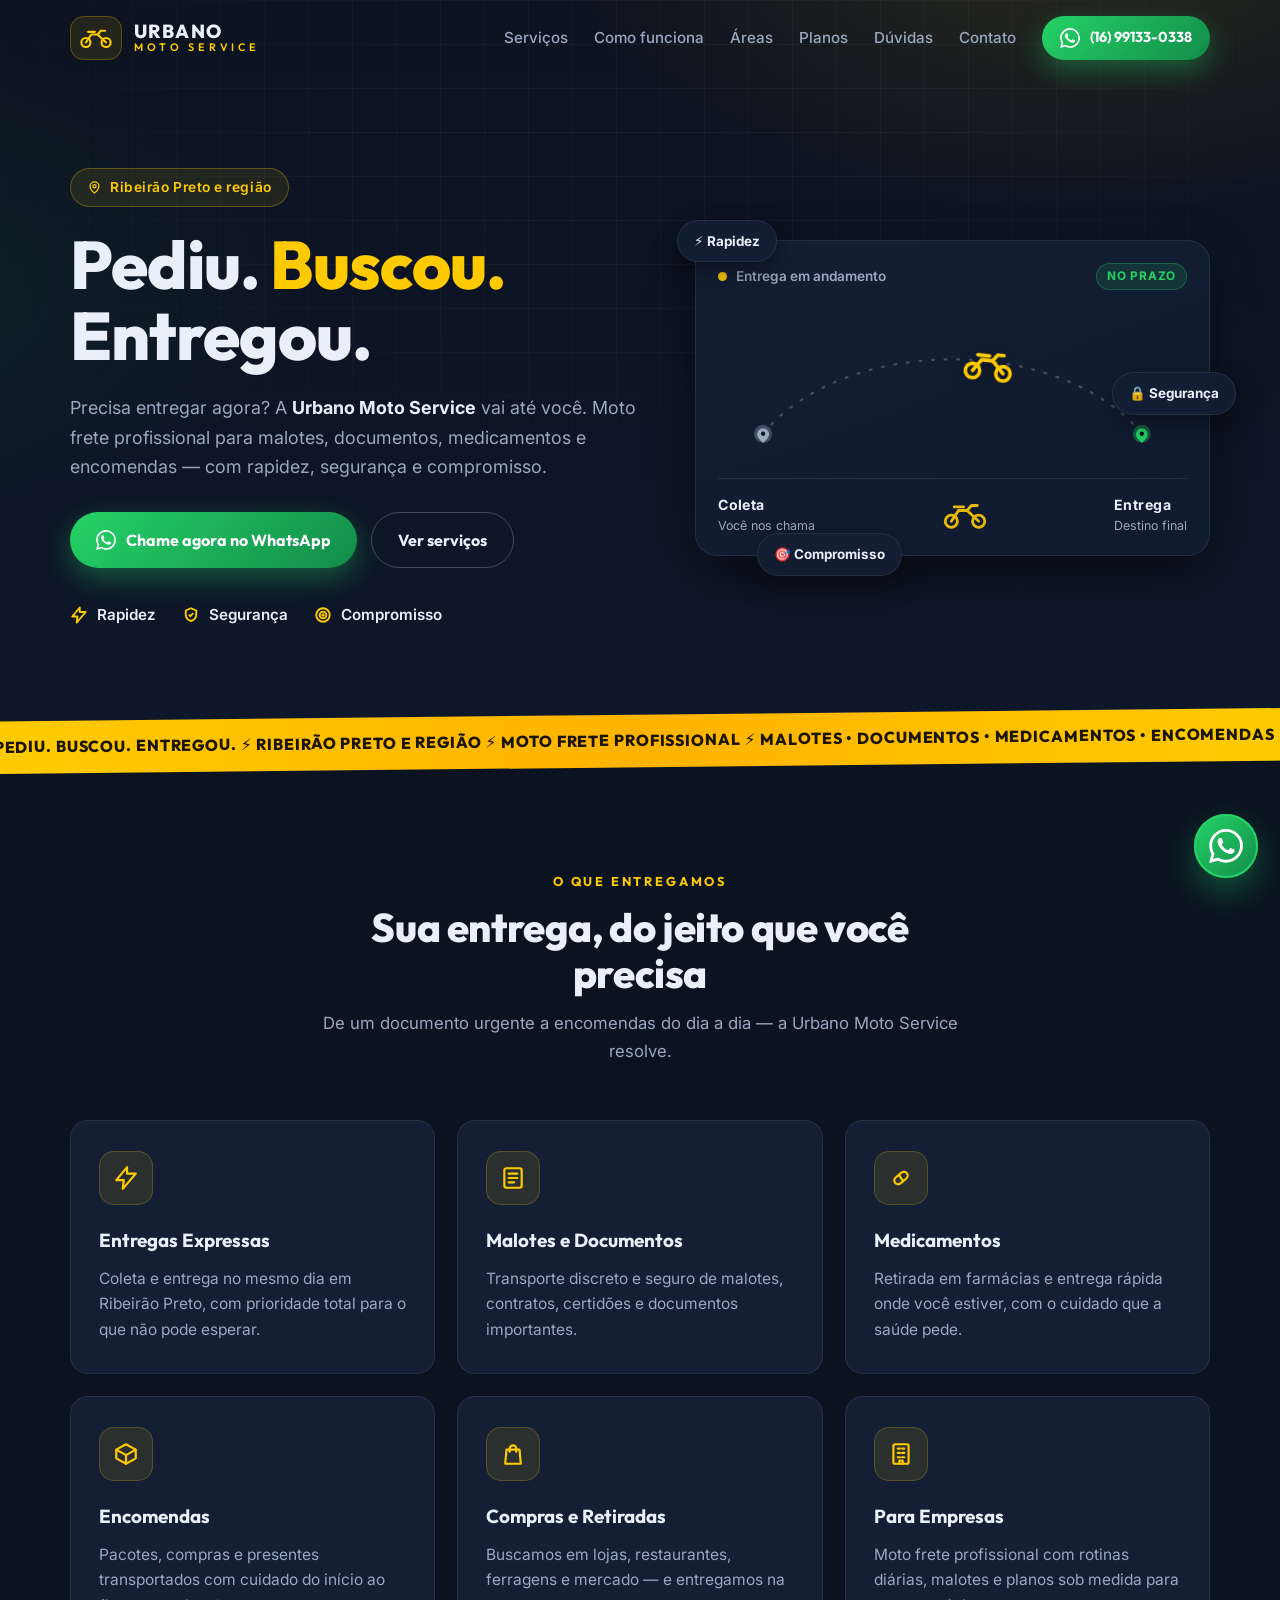
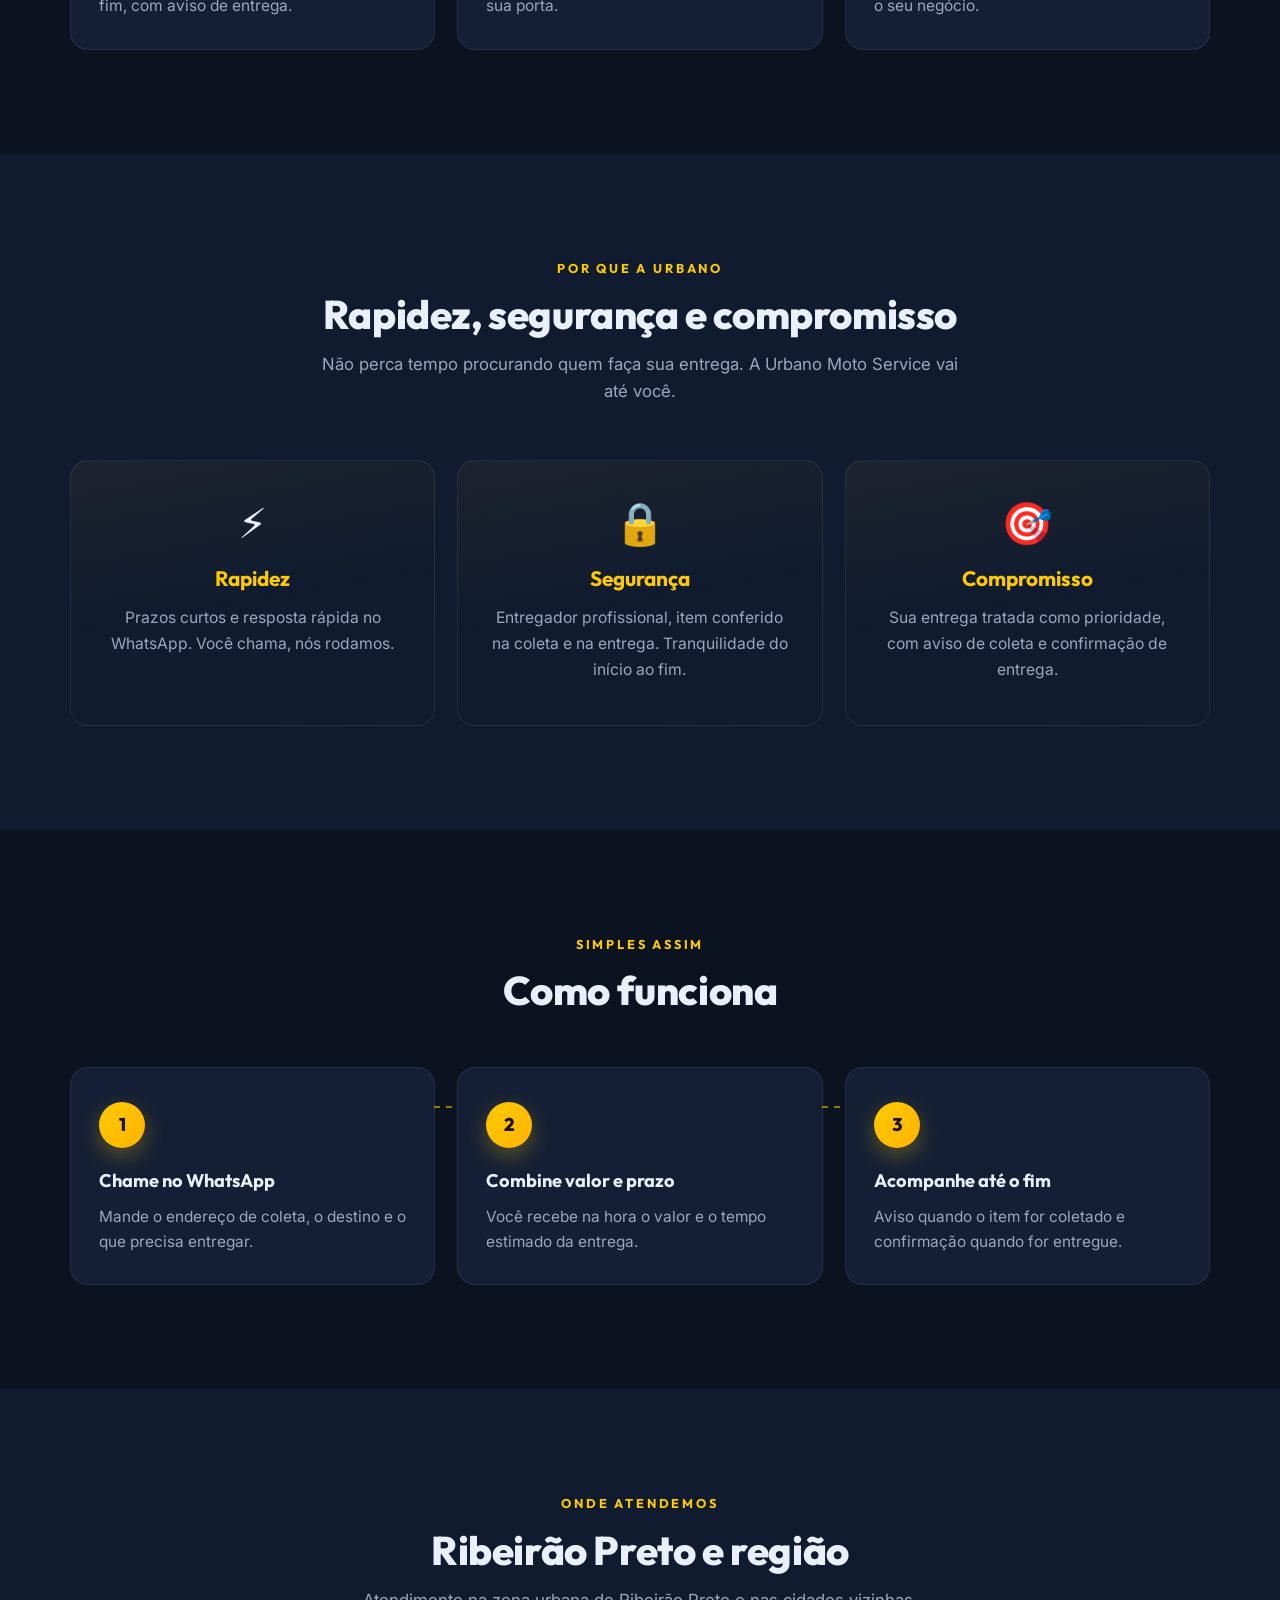
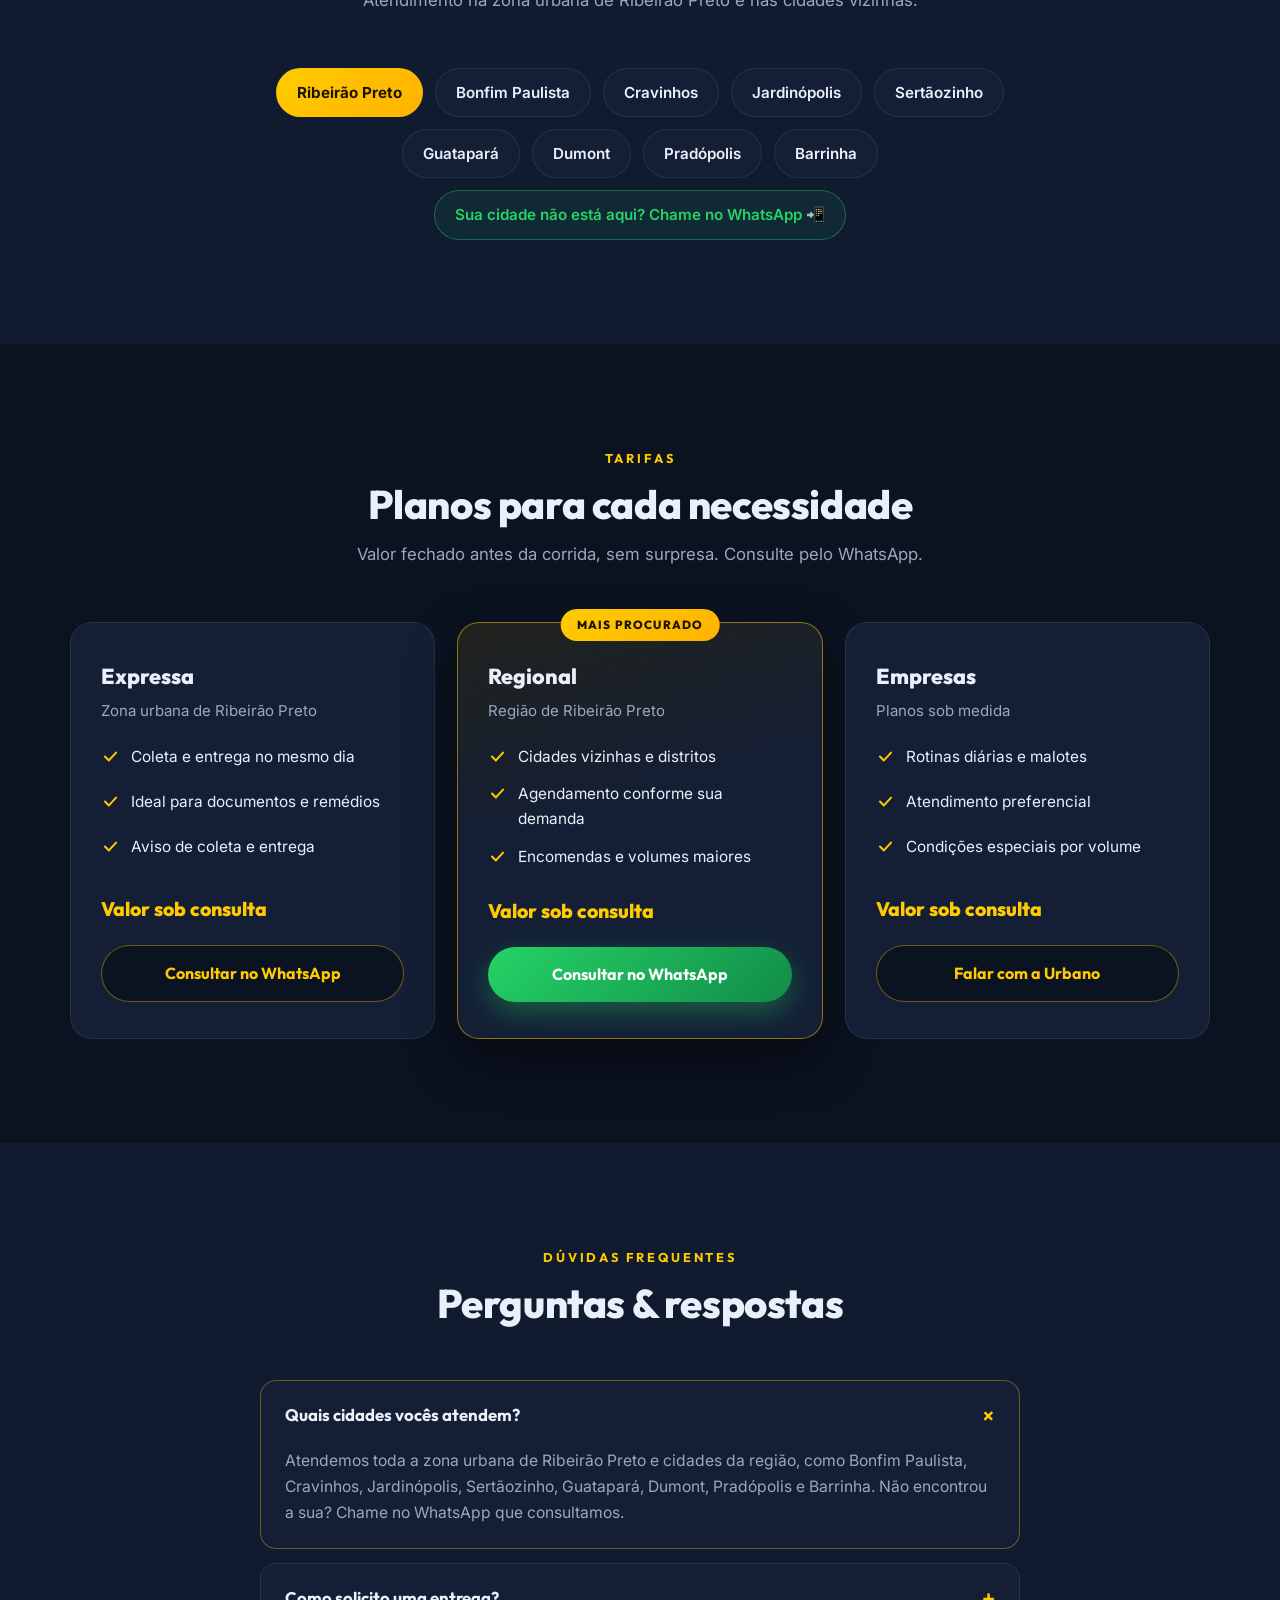
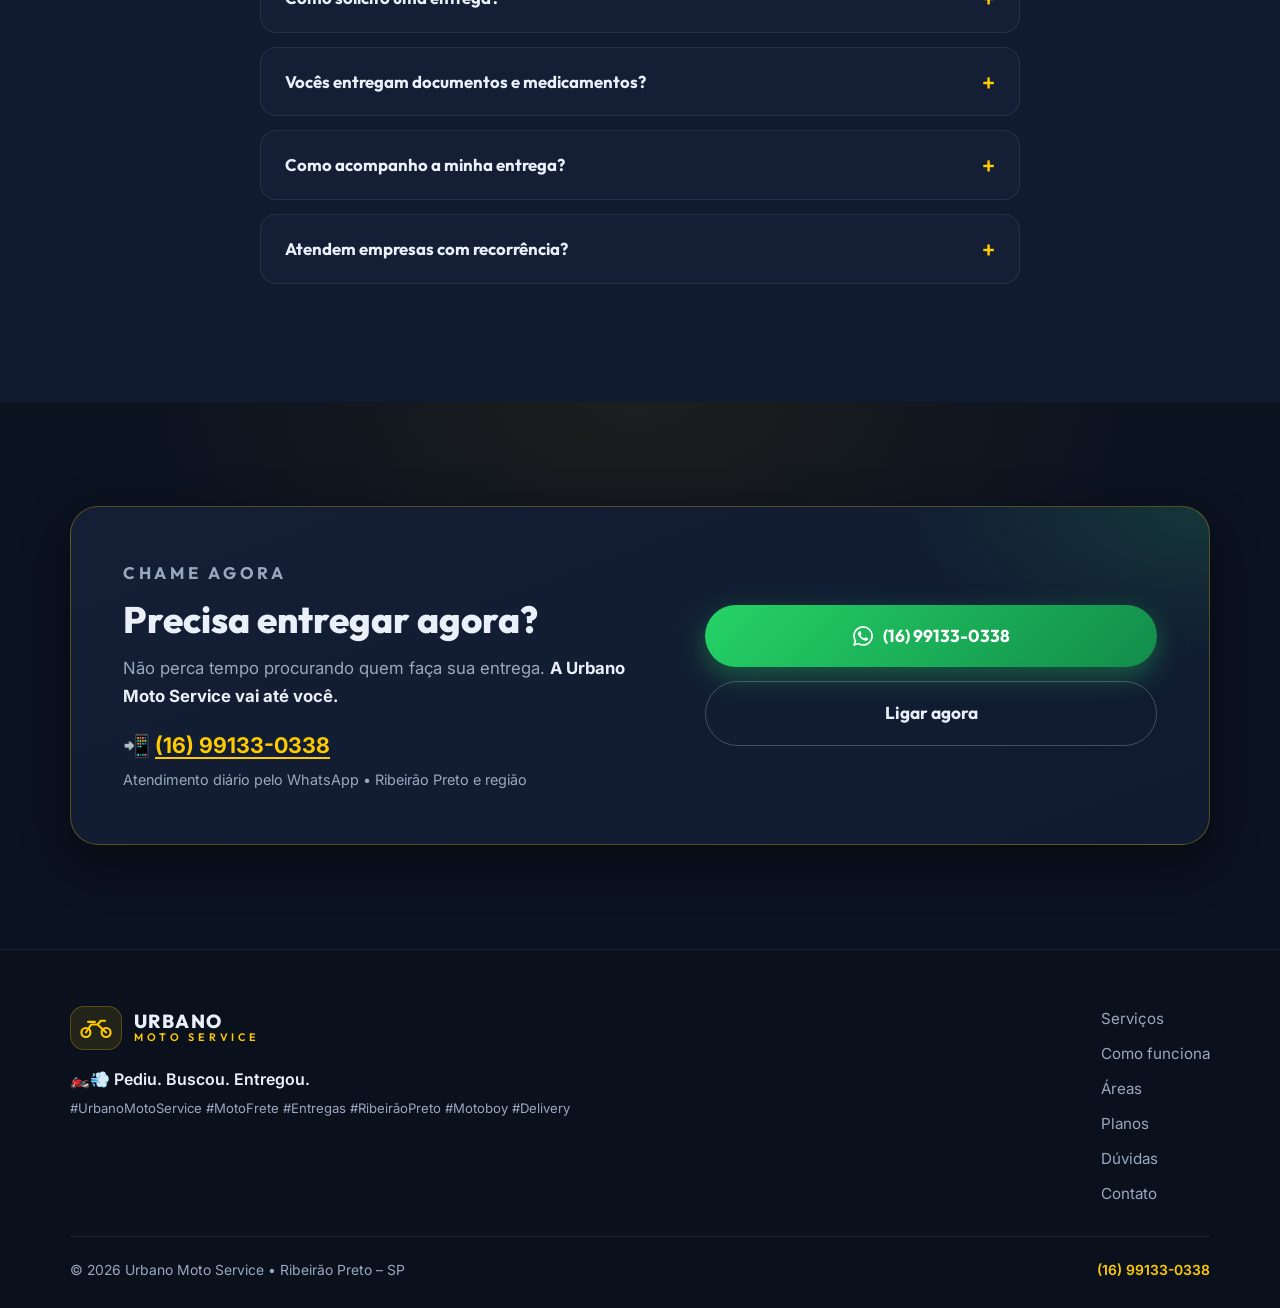
==== commit e203c6f1: "SEO/AEO: meta tags, dados estruturados e endereco da empresa" ====
--- a/index.html
+++ b/index.html
@@ -5,15 +5,34 @@
   <meta name="viewport" content="width=device-width, initial-scale=1.0">
   <title>Urbano Moto Service | Entregas de Moto em Ribeirão Preto e Região</title>
   <meta name="description" content="Moto frete profissional em Ribeirão Preto e região. Malotes, documentos, medicamentos e encomendas com rapidez, segurança e compromisso. Chame no WhatsApp: (16) 99133-0338.">
-  <meta name="keywords" content="motoboy, entrega, moto frete, Ribeirão Preto, documentos, medicamentos, encomendas, Urbano Moto Service">
+  <meta name="keywords" content="motoboy, entrega, moto frete, Ribeirão Preto, motoboy Ribeirão Preto, entregas expressas, documentos, medicamentos, encomendas, delivery, Urbano Moto Service">
+  <meta name="author" content="Urbano Moto Service">
+  <meta name="robots" content="index, follow, max-image-preview:large, max-snippet:-1, max-video-preview:-1">
+  <meta name="geo.region" content="BR-SP">
+  <meta name="geo.placename" content="Ribeirão Preto">
+  <meta name="geo.position" content="-21.2085941;-47.7945747">
+  <meta name="ICBM" content="-21.2085941, -47.7945747">
   <meta name="theme-color" content="#0B1220">
+  <link rel="canonical" href="https://foodpets.github.io/urbano/">
   <link rel="icon" href="data:image/svg+xml,%3Csvg xmlns='http://www.w3.org/2000/svg' viewBox='0 0 64 64'%3E%3Crect width='64' height='64' rx='14' fill='%23FFCB00'/%3E%3Ccircle cx='18' cy='42' r='9' fill='none' stroke='%230B1220' stroke-width='5'/%3E%3Ccircle cx='47' cy='42' r='9' fill='none' stroke='%230B1220' stroke-width='5'/%3E%3Cpath d='M18 42 27 26h11l9 16' fill='none' stroke='%230B1220' stroke-width='5' stroke-linecap='round' stroke-linejoin='round'/%3E%3Cpath d='M38 26l5-8h7' fill='none' stroke='%230B1220' stroke-width='5' stroke-linecap='round'/%3E%3C/svg%3E">
 
   <meta property="og:type" content="website">
+  <meta property="og:site_name" content="Urbano Moto Service">
   <meta property="og:title" content="Urbano Moto Service | Entregas de Moto em Ribeirão Preto e Região">
   <meta property="og:description" content="Pediu. Buscou. Entregou. Moto frete profissional com rapidez, segurança e compromisso. Chame no WhatsApp: (16) 99133-0338.">
   <meta property="og:url" content="https://foodpets.github.io/urbano/">
   <meta property="og:locale" content="pt_BR">
+  <meta property="og:image" content="https://foodpets.github.io/urbano/og-image.png">
+  <meta property="og:image:secure_url" content="https://foodpets.github.io/urbano/og-image.png">
+  <meta property="og:image:type" content="image/png">
+  <meta property="og:image:width" content="1200">
+  <meta property="og:image:height" content="630">
+  <meta property="og:image:alt" content="Urbano Moto Service — entregas de moto em Ribeirão Preto e região. Pediu. Buscou. Entregou. WhatsApp (16) 99133-0338.">
+
+  <meta name="twitter:card" content="summary_large_image">
+  <meta name="twitter:title" content="Urbano Moto Service | Entregas de Moto em Ribeirão Preto e Região">
+  <meta name="twitter:description" content="Pediu. Buscou. Entregou. Moto frete profissional com rapidez, segurança e compromisso. Chame no WhatsApp: (16) 99133-0338.">
+  <meta name="twitter:image" content="https://foodpets.github.io/urbano/og-image.png">
 
   <link rel="preconnect" href="https://fonts.googleapis.com">
   <link rel="preconnect" href="https://fonts.gstatic.com" crossorigin>
@@ -23,19 +42,127 @@
   <script type="application/ld+json">
   {
     "@context": "https://schema.org",
-    "@type": "LocalBusiness",
-    "name": "Urbano Moto Service",
-    "description": "Moto frete profissional em Ribeirão Preto e região: malotes, documentos, medicamentos e encomendas.",
-    "telephone": "+5516991330338",
-    "areaServed": "Ribeirão Preto e região, SP",
-    "slogan": "Pediu. Buscou. Entregou.",
-    "address": {
-      "@type": "PostalAddress",
-      "addressLocality": "Ribeirão Preto",
-      "addressRegion": "SP",
-      "addressCountry": "BR"
-    },
-    "url": "https://foodpets.github.io/urbano/"
+    "@graph": [
+      {
+        "@type": "LocalBusiness",
+        "@id": "https://foodpets.github.io/urbano/#business",
+        "name": "Urbano Moto Service",
+        "alternateName": "Urbano Moto",
+        "description": "Moto frete profissional em Ribeirão Preto e região: entregas expressas, malotes, documentos, medicamentos e encomendas com rapidez, segurança e compromisso.",
+        "slogan": "Pediu. Buscou. Entregou.",
+        "telephone": "+5516991330338",
+        "url": "https://foodpets.github.io/urbano/",
+        "image": "https://foodpets.github.io/urbano/og-image.png",
+        "logo": "https://foodpets.github.io/urbano/og-image.png",
+        "priceRange": "$",
+        "address": {
+          "@type": "PostalAddress",
+          "streetAddress": "Rua Milton José Robusti, 75",
+          "addressLocality": "Ribeirão Preto",
+          "addressRegion": "SP",
+          "postalCode": "14021-613",
+          "addressCountry": "BR"
+        },
+        "geo": {
+          "@type": "GeoCoordinates",
+          "latitude": -21.2085941,
+          "longitude": -47.7945747
+        },
+        "hasMap": "https://www.google.com/maps/search/?api=1&query=Rua%20Milton%20Jos%C3%A9%20Robusti%2C%2075%20-%20Jardim%20Bot%C3%A2nico%2C%20Ribeir%C3%A3o%20Preto%20-%20SP%2C%2014021-613",
+        "areaServed": [
+          { "@type": "City", "name": "Ribeirão Preto" },
+          { "@type": "City", "name": "Bonfim Paulista" },
+          { "@type": "City", "name": "Cravinhos" },
+          { "@type": "City", "name": "Jardinópolis" },
+          { "@type": "City", "name": "Sertãozinho" },
+          { "@type": "City", "name": "Guatapará" },
+          { "@type": "City", "name": "Dumont" },
+          { "@type": "City", "name": "Pradópolis" },
+          { "@type": "City", "name": "Barrinha" }
+        ],
+        "contactPoint": {
+          "@type": "ContactPoint",
+          "contactType": "customer service",
+          "telephone": "+5516991330338",
+          "url": "https://wa.me/5516991330338",
+          "availableLanguage": ["pt-BR"]
+        },
+        "knowsAbout": [
+          "motoboy em Ribeirão Preto",
+          "moto frete profissional",
+          "entregas expressas",
+          "entrega de documentos e malotes",
+          "entrega de medicamentos de farmácia",
+          "entrega de encomendas"
+        ],
+        "hasOfferCatalog": {
+          "@type": "OfferCatalog",
+          "name": "Serviços Urbano Moto Service",
+          "itemListElement": [
+            { "@type": "Offer", "itemOffered": { "@type": "Service", "name": "Entregas Expressas", "description": "Coleta e entrega no mesmo dia em Ribeirão Preto, com prioridade total." } },
+            { "@type": "Offer", "itemOffered": { "@type": "Service", "name": "Malotes e Documentos", "description": "Transporte discreto e seguro de malotes, contratos, certidões e documentos importantes." } },
+            { "@type": "Offer", "itemOffered": { "@type": "Service", "name": "Medicamentos", "description": "Retirada em farmácias e entrega rápida, com o cuidado que a saúde pede." } },
+            { "@type": "Offer", "itemOffered": { "@type": "Service", "name": "Encomendas", "description": "Pacotes, compras e presentes transportados com cuidado, com aviso de entrega." } },
+            { "@type": "Offer", "itemOffered": { "@type": "Service", "name": "Compras e Retiradas", "description": "Busca em lojas, restaurantes e mercado com entrega na porta do cliente." } },
+            { "@type": "Offer", "itemOffered": { "@type": "Service", "name": "Moto Frete para Empresas", "description": "Rotinas diárias, malotes e planos sob medida para escritórios, lojas e distribuidoras." } }
+          ]
+        }
+      },
+      {
+        "@type": "WebSite",
+        "@id": "https://foodpets.github.io/urbano/#website",
+        "url": "https://foodpets.github.io/urbano/",
+        "name": "Urbano Moto Service",
+        "inLanguage": "pt-BR",
+        "publisher": { "@id": "https://foodpets.github.io/urbano/#business" }
+      },
+      {
+        "@type": "FAQPage",
+        "@id": "https://foodpets.github.io/urbano/#faq",
+        "mainEntity": [
+          {
+            "@type": "Question",
+            "name": "Quais cidades vocês atendem?",
+            "acceptedAnswer": {
+              "@type": "Answer",
+              "text": "Atendemos toda a zona urbana de Ribeirão Preto e cidades da região, como Bonfim Paulista, Cravinhos, Jardinópolis, Sertãozinho, Guatapará, Dumont, Pradópolis e Barrinha. Não encontrou a sua? Chame no WhatsApp que consultamos."
+            }
+          },
+          {
+            "@type": "Question",
+            "name": "Como solicito uma entrega?",
+            "acceptedAnswer": {
+              "@type": "Answer",
+              "text": "É só chamar no WhatsApp (16) 99133-0338 com o endereço de coleta, o destino e o que será entregue. Respondemos rápido com valor e prazo."
+            }
+          },
+          {
+            "@type": "Question",
+            "name": "Vocês entregam documentos e medicamentos?",
+            "acceptedAnswer": {
+              "@type": "Answer",
+              "text": "Sim. Malotes, documentos, medicamentos, encomendas e compras — sempre com conferência na coleta e na entrega."
+            }
+          },
+          {
+            "@type": "Question",
+            "name": "Como acompanho a minha entrega?",
+            "acceptedAnswer": {
+              "@type": "Answer",
+              "text": "Você recebe aviso pelo WhatsApp quando o item é coletado e a confirmação quando é entregue."
+            }
+          },
+          {
+            "@type": "Question",
+            "name": "Atendem empresas com recorrência?",
+            "acceptedAnswer": {
+              "@type": "Answer",
+              "text": "Sim. Montamos rotinas diárias, malotes e planos sob medida para escritórios, lojas e distribuidoras."
+            }
+          }
+        ]
+      }
+    ]
   }
   </script>
 </head>
--- a/css/style.css
+++ b/css/style.css
@@ -0,0 +1,806 @@
+/* ============================================================
+   URBANO MOTO SERVICE — Ribeirão Preto e região
+   Site institucional publicado via GitHub Pages
+   ============================================================ */
+
+:root {
+  --bg: #0B1220;
+  --bg-2: #0E1729;
+  --bg-alt: #101B30;
+  --card: #141F35;
+  --card-2: #182545;
+  --line: rgba(255, 255, 255, 0.08);
+  --text: #EAF0FA;
+  --muted: #9AA8BF;
+  --accent: #FFCB00;
+  --accent-2: #FFB300;
+  --accent-ink: #1A1400;
+  --wa: #25D366;
+  --wa-dark: #128C4A;
+  --radius: 18px;
+  --shadow: 0 18px 50px rgba(0, 0, 0, 0.45);
+  --font-title: "Outfit", "Segoe UI", system-ui, sans-serif;
+  --font-body: "Inter", "Segoe UI", system-ui, sans-serif;
+}
+
+* { margin: 0; padding: 0; box-sizing: border-box; }
+
+html { scroll-behavior: smooth; }
+
+body {
+  font-family: var(--font-body);
+  background: var(--bg);
+  color: var(--text);
+  line-height: 1.65;
+  -webkit-font-smoothing: antialiased;
+  overflow-x: hidden;
+}
+
+img, svg { display: block; }
+a { color: inherit; text-decoration: none; }
+ul, ol { list-style: none; }
+section { scroll-margin-top: 86px; }
+
+.container { width: min(1140px, 92%); margin-inline: auto; }
+.container-narrow { width: min(760px, 92%); }
+
+/* ---------- Header ---------- */
+.header {
+  position: fixed;
+  inset: 0 0 auto 0;
+  z-index: 100;
+  transition: background 0.3s ease, box-shadow 0.3s ease, border-color 0.3s ease;
+  border-bottom: 1px solid transparent;
+}
+.header.scrolled {
+  background: rgba(11, 18, 32, 0.86);
+  backdrop-filter: blur(14px);
+  -webkit-backdrop-filter: blur(14px);
+  border-bottom-color: var(--line);
+  box-shadow: 0 8px 30px rgba(0, 0, 0, 0.35);
+}
+.header-inner {
+  display: flex;
+  align-items: center;
+  justify-content: space-between;
+  gap: 16px;
+  height: 76px;
+}
+
+.brand { display: flex; align-items: center; gap: 12px; }
+.brand-badge {
+  width: 52px;
+  height: 44px;
+  display: grid;
+  place-items: center;
+  color: var(--accent);
+  background: rgba(255, 203, 0, 0.1);
+  border: 1px solid rgba(255, 203, 0, 0.25);
+  border-radius: 14px;
+}
+.brand-badge svg { width: 34px; height: auto; }
+.brand-text { display: flex; flex-direction: column; line-height: 1.05; font-family: var(--font-title); }
+.brand-text strong { font-size: 1.18rem; font-weight: 800; letter-spacing: 0.06em; }
+.brand-text small { font-size: 0.68rem; font-weight: 600; letter-spacing: 0.34em; color: var(--accent); }
+
+.nav { display: flex; align-items: center; gap: 26px; }
+.nav > a:not(.nav-cta) {
+  font-size: 0.95rem;
+  font-weight: 500;
+  color: var(--muted);
+  transition: color 0.2s ease;
+}
+.nav > a:not(.nav-cta):hover { color: var(--text); }
+
+.nav-toggle {
+  display: none;
+  flex-direction: column;
+  gap: 5px;
+  background: none;
+  border: 0;
+  cursor: pointer;
+  padding: 8px;
+}
+.nav-toggle span {
+  width: 26px;
+  height: 2.5px;
+  border-radius: 2px;
+  background: var(--text);
+  transition: transform 0.3s ease, opacity 0.3s ease;
+}
+.nav-toggle.active span:nth-child(1) { transform: translateY(7.5px) rotate(45deg); }
+.nav-toggle.active span:nth-child(2) { opacity: 0; }
+.nav-toggle.active span:nth-child(3) { transform: translateY(-7.5px) rotate(-45deg); }
+
+/* ---------- Buttons ---------- */
+.btn {
+  display: inline-flex;
+  align-items: center;
+  justify-content: center;
+  gap: 10px;
+  font-family: var(--font-title);
+  font-weight: 700;
+  font-size: 1rem;
+  padding: 14px 26px;
+  border-radius: 999px;
+  border: 0;
+  cursor: pointer;
+  transition: transform 0.2s ease, box-shadow 0.2s ease, background 0.2s ease, color 0.2s ease;
+  white-space: nowrap;
+}
+.btn svg { width: 20px; height: 20px; flex: none; }
+.btn:hover { transform: translateY(-2px); }
+
+.btn-wa {
+  background: linear-gradient(135deg, var(--wa) 0%, var(--wa-dark) 100%);
+  color: #fff;
+  box-shadow: 0 10px 28px rgba(37, 211, 102, 0.35);
+}
+.btn-wa:hover { box-shadow: 0 14px 34px rgba(37, 211, 102, 0.5); }
+
+.btn-ghost {
+  background: transparent;
+  color: var(--text);
+  border: 1.5px solid rgba(255, 255, 255, 0.22);
+}
+.btn-ghost:hover { border-color: var(--accent); color: var(--accent); }
+
+.btn-dark {
+  background: #0B1220;
+  color: var(--accent);
+  border: 1.5px solid rgba(255, 203, 0, 0.4);
+}
+.btn-dark:hover { background: #101B30; }
+
+.btn-sm { padding: 10px 18px; font-size: 0.9rem; }
+.btn-lg { padding: 17px 32px; font-size: 1.08rem; }
+
+/* ---------- Hero ---------- */
+.hero {
+  position: relative;
+  padding: 168px 0 96px;
+  background:
+    radial-gradient(900px 480px at 85% -10%, rgba(255, 203, 0, 0.13), transparent 60%),
+    radial-gradient(700px 420px at -10% 40%, rgba(37, 211, 102, 0.07), transparent 60%),
+    linear-gradient(180deg, var(--bg) 0%, var(--bg-2) 100%);
+  overflow: hidden;
+}
+.hero-bg {
+  position: absolute;
+  inset: 0;
+  background-image:
+    linear-gradient(rgba(255, 255, 255, 0.035) 1px, transparent 1px),
+    linear-gradient(90deg, rgba(255, 255, 255, 0.035) 1px, transparent 1px);
+  background-size: 44px 44px;
+  mask-image: radial-gradient(ellipse 80% 70% at 50% 20%, #000 30%, transparent 75%);
+  -webkit-mask-image: radial-gradient(ellipse 80% 70% at 50% 20%, #000 30%, transparent 75%);
+  pointer-events: none;
+}
+.hero-grid {
+  position: relative;
+  display: grid;
+  grid-template-columns: 1.05fr 0.95fr;
+  gap: 56px;
+  align-items: center;
+}
+
+.hero-tag {
+  display: inline-flex;
+  align-items: center;
+  gap: 8px;
+  font-size: 0.86rem;
+  font-weight: 600;
+  letter-spacing: 0.04em;
+  color: var(--accent);
+  background: rgba(255, 203, 0, 0.09);
+  border: 1px solid rgba(255, 203, 0, 0.28);
+  border-radius: 999px;
+  padding: 7px 16px;
+  margin-bottom: 22px;
+}
+.hero-tag svg { width: 15px; height: 15px; }
+
+.hero h1 {
+  font-family: var(--font-title);
+  font-size: clamp(2.6rem, 5.4vw, 4.2rem);
+  font-weight: 800;
+  line-height: 1.06;
+  letter-spacing: -0.015em;
+}
+.hero h1 em {
+  font-style: normal;
+  color: var(--accent);
+  position: relative;
+}
+
+.hero-sub {
+  margin: 22px 0 30px;
+  font-size: 1.12rem;
+  color: var(--muted);
+  max-width: 34em;
+}
+.hero-sub strong { color: var(--text); }
+
+.hero-actions { display: flex; flex-wrap: wrap; gap: 14px; }
+
+.hero-feats {
+  display: flex;
+  flex-wrap: wrap;
+  gap: 10px 26px;
+  margin-top: 34px;
+}
+.hero-feats li {
+  display: flex;
+  align-items: center;
+  gap: 9px;
+  font-size: 0.95rem;
+  font-weight: 600;
+  color: var(--text);
+}
+.hero-feats svg { width: 18px; height: 18px; color: var(--accent); }
+
+/* Hero visual — card de rota */
+.hero-visual { position: relative; }
+
+.route-card {
+  background: linear-gradient(160deg, var(--card) 0%, #101B30 100%);
+  border: 1px solid var(--line);
+  border-radius: 22px;
+  padding: 22px 22px 18px;
+  box-shadow: var(--shadow);
+  animation: floaty 7s ease-in-out infinite;
+}
+.route-card-head {
+  display: flex;
+  align-items: center;
+  gap: 9px;
+  font-size: 0.85rem;
+  font-weight: 600;
+  color: var(--muted);
+}
+.route-dot {
+  width: 9px; height: 9px;
+  border-radius: 50%;
+  background: var(--accent);
+  box-shadow: 0 0 0 0 rgba(255, 203, 0, 0.5);
+  animation: blink 2s infinite;
+}
+.route-eta {
+  margin-left: auto;
+  font-size: 0.74rem;
+  font-weight: 700;
+  letter-spacing: 0.06em;
+  text-transform: uppercase;
+  color: var(--wa);
+  background: rgba(37, 211, 102, 0.12);
+  border: 1px solid rgba(37, 211, 102, 0.3);
+  padding: 3px 10px;
+  border-radius: 999px;
+}
+
+.route-svg { width: 100%; height: auto; margin: 4px 0 -6px; }
+.route-path {
+  fill: none;
+  stroke: rgba(255, 255, 255, 0.22);
+  stroke-width: 2.5;
+  stroke-dasharray: 2 12;
+  stroke-linecap: round;
+}
+.pin path { fill: currentColor; stroke: none; }
+.pin circle { fill: #0B1220; }
+.pin-start { color: #9AA8BF; }
+.pin-end { color: var(--wa); }
+.pulse {
+  fill: currentColor !important;
+  opacity: 0.35;
+  transform-box: fill-box;
+  transform-origin: center;
+  animation: pulse-ring 2.4s ease-out infinite;
+}
+.moto-rider { filter: drop-shadow(0 6px 10px rgba(0, 0, 0, 0.45)); }
+
+.route-card-foot {
+  display: flex;
+  align-items: center;
+  justify-content: space-between;
+  gap: 12px;
+  border-top: 1px solid var(--line);
+  padding-top: 14px;
+}
+.route-card-foot > div {
+  display: flex;
+  flex-direction: column;
+  font-size: 0.78rem;
+  color: var(--muted);
+}
+.route-card-foot strong { font-size: 0.88rem; color: var(--text); letter-spacing: 0.03em; }
+.route-card-foot-mid svg { width: 46px; height: auto; opacity: 0.9; }
+
+.chip {
+  position: absolute;
+  font-size: 0.84rem;
+  font-weight: 700;
+  color: var(--text);
+  background: rgba(20, 31, 53, 0.92);
+  border: 1px solid var(--line);
+  border-radius: 999px;
+  padding: 9px 16px;
+  box-shadow: 0 10px 26px rgba(0, 0, 0, 0.4);
+  backdrop-filter: blur(8px);
+  -webkit-backdrop-filter: blur(8px);
+  animation: floaty 5.5s ease-in-out infinite;
+}
+.chip-1 { top: -20px; left: -18px; animation-delay: 0.4s; }
+.chip-2 { top: 42%; right: -26px; animation-delay: 1.4s; }
+.chip-3 { bottom: -20px; left: 12%; animation-delay: 2.3s; }
+
+@keyframes floaty {
+  0%, 100% { transform: translateY(0); }
+  50% { transform: translateY(-10px); }
+}
+@keyframes blink {
+  0%, 100% { box-shadow: 0 0 0 0 rgba(255, 203, 0, 0.5); }
+  50% { box-shadow: 0 0 0 7px rgba(255, 203, 0, 0); }
+}
+@keyframes pulse-ring {
+  0% { transform: scale(0.5); opacity: 0.5; }
+  100% { transform: scale(1.9); opacity: 0; }
+}
+
+/* ---------- Marquee ---------- */
+.marquee {
+  background: linear-gradient(90deg, var(--accent) 0%, var(--accent-2) 50%, var(--accent) 100%);
+  color: var(--accent-ink);
+  overflow: hidden;
+  padding: 13px 0;
+  transform: rotate(-0.6deg) scale(1.01);
+  margin: -8px 0 0;
+}
+.marquee-track {
+  display: flex;
+  gap: 0;
+  width: max-content;
+  animation: marquee 26s linear infinite;
+}
+.marquee-track span {
+  font-family: var(--font-title);
+  font-weight: 800;
+  font-size: 0.98rem;
+  letter-spacing: 0.05em;
+  text-transform: uppercase;
+  white-space: nowrap;
+  padding-right: 12px;
+}
+@keyframes marquee {
+  from { transform: translateX(0); }
+  to { transform: translateX(-50%); }
+}
+
+/* ---------- Sections ---------- */
+.section { padding: 104px 0; }
+.section-alt { background: var(--bg-alt); }
+
+.section-head { text-align: center; max-width: 640px; margin: 0 auto 54px; }
+.kicker {
+  font-family: var(--font-title);
+  font-size: 0.8rem;
+  font-weight: 700;
+  letter-spacing: 0.22em;
+  text-transform: uppercase;
+  color: var(--accent);
+  margin-bottom: 12px;
+}
+.kicker-light { color: var(--accent); }
+.section-head h2 {
+  font-family: var(--font-title);
+  font-size: clamp(1.8rem, 3.4vw, 2.5rem);
+  font-weight: 800;
+  line-height: 1.15;
+  letter-spacing: -0.01em;
+}
+.section-sub { margin-top: 14px; color: var(--muted); font-size: 1.05rem; }
+
+.grid { display: grid; gap: 22px; }
+.grid-3 { grid-template-columns: repeat(3, 1fr); }
+
+/* Cards de serviço */
+.card {
+  background: var(--card);
+  border: 1px solid var(--line);
+  border-radius: var(--radius);
+  padding: 30px 28px;
+  transition: transform 0.25s ease, border-color 0.25s ease, box-shadow 0.25s ease;
+}
+.card:hover {
+  transform: translateY(-6px);
+  border-color: rgba(255, 203, 0, 0.4);
+  box-shadow: 0 16px 40px rgba(0, 0, 0, 0.4);
+}
+.card-icon {
+  width: 54px;
+  height: 54px;
+  display: grid;
+  place-items: center;
+  border-radius: 15px;
+  color: var(--accent);
+  background: rgba(255, 203, 0, 0.1);
+  border: 1px solid rgba(255, 203, 0, 0.22);
+  margin-bottom: 20px;
+}
+.card-icon svg { width: 26px; height: 26px; }
+.card h3 {
+  font-family: var(--font-title);
+  font-size: 1.18rem;
+  font-weight: 700;
+  margin-bottom: 10px;
+}
+.card p { color: var(--muted); font-size: 0.97rem; }
+
+/* Diferenciais */
+.pillar {
+  text-align: center;
+  background: linear-gradient(170deg, rgba(255, 203, 0, 0.05), transparent 55%);
+  border: 1px solid var(--line);
+  border-radius: var(--radius);
+  padding: 42px 30px;
+  transition: transform 0.25s ease, border-color 0.25s ease;
+}
+.pillar:hover { transform: translateY(-6px); border-color: rgba(255, 203, 0, 0.35); }
+.pillar-num { font-size: 2.6rem; line-height: 1; margin-bottom: 16px; }
+.pillar h3 {
+  font-family: var(--font-title);
+  font-size: 1.3rem;
+  font-weight: 700;
+  margin-bottom: 10px;
+  color: var(--accent);
+}
+.pillar p { color: var(--muted); font-size: 0.98rem; }
+
+/* Passos */
+.steps {
+  display: grid;
+  grid-template-columns: repeat(3, 1fr);
+  gap: 22px;
+  counter-reset: passo;
+}
+.step {
+  position: relative;
+  background: var(--card);
+  border: 1px solid var(--line);
+  border-radius: var(--radius);
+  padding: 34px 28px 30px;
+}
+.step::after {
+  content: "";
+  position: absolute;
+  top: 38px;
+  right: -22px;
+  width: 22px;
+  height: 2px;
+  background: repeating-linear-gradient(90deg, var(--accent) 0 6px, transparent 6px 12px);
+  opacity: 0.55;
+}
+.step:last-child::after { display: none; }
+.step-num {
+  display: grid;
+  place-items: center;
+  width: 46px;
+  height: 46px;
+  border-radius: 50%;
+  font-family: var(--font-title);
+  font-weight: 800;
+  font-size: 1.15rem;
+  color: var(--accent-ink);
+  background: linear-gradient(135deg, var(--accent), var(--accent-2));
+  box-shadow: 0 8px 22px rgba(255, 203, 0, 0.3);
+  margin-bottom: 18px;
+}
+.step h3 { font-family: var(--font-title); font-size: 1.14rem; font-weight: 700; margin-bottom: 8px; }
+.step p { color: var(--muted); font-size: 0.96rem; }
+
+/* Áreas */
+.chips {
+  display: flex;
+  flex-wrap: wrap;
+  justify-content: center;
+  gap: 12px;
+  max-width: 760px;
+  margin: 0 auto;
+}
+.chip-city {
+  font-size: 0.95rem;
+  font-weight: 600;
+  color: var(--text);
+  background: var(--card);
+  border: 1px solid var(--line);
+  border-radius: 999px;
+  padding: 11px 20px;
+  transition: border-color 0.2s ease, transform 0.2s ease;
+}
+.chip-city:hover { border-color: rgba(255, 203, 0, 0.45); transform: translateY(-2px); }
+.chip-city-main {
+  color: var(--accent-ink);
+  background: linear-gradient(135deg, var(--accent), var(--accent-2));
+  border-color: transparent;
+  font-weight: 700;
+}
+.chip-city-cta {
+  color: var(--wa);
+  border-color: rgba(37, 211, 102, 0.4);
+  background: rgba(37, 211, 102, 0.08);
+}
+
+/* Planos */
+.plan {
+  position: relative;
+  display: flex;
+  flex-direction: column;
+  background: var(--card);
+  border: 1px solid var(--line);
+  border-radius: 22px;
+  padding: 36px 30px;
+  transition: transform 0.25s ease, border-color 0.25s ease;
+}
+.plan:hover { transform: translateY(-6px); border-color: rgba(255, 255, 255, 0.18); }
+.plan-featured {
+  border-color: rgba(255, 203, 0, 0.5);
+  background: linear-gradient(165deg, rgba(255, 203, 0, 0.09), var(--card) 45%);
+  box-shadow: 0 20px 50px rgba(0, 0, 0, 0.45);
+}
+.plan-badge {
+  position: absolute;
+  top: -14px;
+  left: 50%;
+  transform: translateX(-50%);
+  font-family: var(--font-title);
+  font-size: 0.74rem;
+  font-weight: 800;
+  letter-spacing: 0.1em;
+  text-transform: uppercase;
+  color: var(--accent-ink);
+  background: linear-gradient(135deg, var(--accent), var(--accent-2));
+  border-radius: 999px;
+  padding: 6px 16px;
+  white-space: nowrap;
+}
+.plan h3 { font-family: var(--font-title); font-size: 1.35rem; font-weight: 800; }
+.plan-desc { color: var(--muted); font-size: 0.94rem; margin: 4px 0 20px; }
+.plan ul { display: grid; gap: 12px; margin-bottom: 26px; flex: 1; }
+.plan li { display: flex; align-items: flex-start; gap: 11px; font-size: 0.96rem; color: var(--text); }
+.plan li svg { width: 19px; height: 19px; flex: none; color: var(--accent); margin-top: 3px; }
+.plan-price {
+  font-family: var(--font-title);
+  font-size: 1.22rem;
+  font-weight: 800;
+  color: var(--accent);
+  margin-bottom: 20px;
+}
+.plan .btn { width: 100%; }
+
+/* FAQ */
+.faq {
+  background: var(--card);
+  border: 1px solid var(--line);
+  border-radius: 16px;
+  margin-bottom: 14px;
+  overflow: hidden;
+  transition: border-color 0.25s ease;
+}
+.faq[open] { border-color: rgba(255, 203, 0, 0.35); }
+.faq summary {
+  list-style: none;
+  cursor: pointer;
+  display: flex;
+  align-items: center;
+  justify-content: space-between;
+  gap: 14px;
+  padding: 20px 24px;
+  font-family: var(--font-title);
+  font-weight: 700;
+  font-size: 1.05rem;
+}
+.faq summary::-webkit-details-marker { display: none; }
+.faq summary::after {
+  content: "+";
+  font-size: 1.5rem;
+  font-weight: 500;
+  color: var(--accent);
+  transition: transform 0.25s ease;
+  line-height: 1;
+}
+.faq[open] summary::after { transform: rotate(45deg); }
+.faq p { padding: 0 24px 22px; color: var(--muted); font-size: 0.98rem; }
+.faq p strong { color: var(--text); }
+
+/* Contato */
+.contact { background: radial-gradient(800px 400px at 50% 0%, rgba(255, 203, 0, 0.07), transparent 65%); }
+.contact-card {
+  display: grid;
+  grid-template-columns: 1.2fr 1fr;
+  gap: 40px;
+  align-items: center;
+  background:
+    radial-gradient(500px 260px at 100% 0%, rgba(37, 211, 102, 0.14), transparent 60%),
+    linear-gradient(160deg, var(--card) 0%, #101B30 100%);
+  border: 1px solid rgba(255, 203, 0, 0.28);
+  border-radius: 28px;
+  padding: 52px;
+  box-shadow: var(--shadow);
+}
+.contact-copy h2 {
+  font-family: var(--font-title);
+  font-size: clamp(1.7rem, 3vw, 2.3rem);
+  font-weight: 800;
+  line-height: 1.15;
+  margin-bottom: 14px;
+}
+.contact-copy > p { color: var(--muted); font-size: 1.05rem; }
+.contact-copy > p strong { color: var(--text); }
+.contact-phone { margin: 18px 0 4px !important; font-size: 1.35rem !important; font-weight: 700; }
+.contact-phone a { color: var(--accent); text-decoration: underline; text-underline-offset: 4px; }
+.contact-hours { font-size: 0.9rem !important; }
+.contact-actions { display: grid; gap: 14px; }
+
+/* Footer */
+.footer {
+  border-top: 1px solid var(--line);
+  background: #0A101C;
+  padding: 56px 0 26px;
+}
+.footer-inner {
+  display: flex;
+  align-items: flex-start;
+  justify-content: space-between;
+  gap: 32px;
+  flex-wrap: wrap;
+  padding-bottom: 30px;
+  border-bottom: 1px solid var(--line);
+}
+.footer-slogan { margin-top: 16px; color: var(--text); font-weight: 600; }
+.footer-tags { margin-top: 6px; color: var(--muted); font-size: 0.82rem; }
+.footer-nav { display: grid; gap: 10px; }
+.footer-nav a { color: var(--muted); font-size: 0.95rem; transition: color 0.2s ease; }
+.footer-nav a:hover { color: var(--accent); }
+.footer-base {
+  display: flex;
+  align-items: center;
+  justify-content: space-between;
+  gap: 12px;
+  flex-wrap: wrap;
+  padding-top: 22px;
+  color: var(--muted);
+  font-size: 0.87rem;
+}
+.footer-phone { color: var(--accent); font-weight: 600; }
+
+/* ---------- Botão flutuante de WhatsApp ---------- */
+.float-wa {
+  position: fixed;
+  right: 22px;
+  bottom: 22px;
+  z-index: 999;
+  width: 64px;
+  height: 64px;
+  border-radius: 50%;
+  display: grid;
+  place-items: center;
+  background: linear-gradient(135deg, var(--wa) 0%, var(--wa-dark) 100%);
+  color: #fff;
+  box-shadow: 0 14px 34px rgba(18, 140, 74, 0.55);
+  animation: wa-in 0.6s cubic-bezier(0.34, 1.56, 0.64, 1) 1s backwards;
+  transition: transform 0.25s ease, box-shadow 0.25s ease;
+}
+.float-wa svg { width: 34px; height: 34px; }
+.float-wa::after {
+  content: "";
+  position: absolute;
+  inset: 0;
+  border-radius: 50%;
+  border: 2px solid var(--wa);
+  animation: wa-ring 2.2s ease-out infinite;
+  pointer-events: none;
+}
+.float-wa:hover { transform: translateY(-4px) scale(1.06); box-shadow: 0 18px 44px rgba(18, 140, 74, 0.7); }
+
+.float-wa-tip {
+  position: absolute;
+  right: calc(100% + 16px);
+  top: 50%;
+  transform: translateY(-50%) translateX(8px);
+  background: rgba(10, 16, 28, 0.95);
+  border: 1px solid var(--line);
+  color: var(--muted);
+  font-size: 0.8rem;
+  font-weight: 500;
+  line-height: 1.4;
+  text-align: center;
+  border-radius: 12px;
+  padding: 9px 14px;
+  white-space: nowrap;
+  opacity: 0;
+  pointer-events: none;
+  transition: opacity 0.25s ease, transform 0.25s ease;
+  backdrop-filter: blur(8px);
+  -webkit-backdrop-filter: blur(8px);
+}
+.float-wa-tip strong { color: var(--wa); }
+.float-wa:hover .float-wa-tip { opacity: 1; transform: translateY(-50%) translateX(0); }
+
+@keyframes wa-in {
+  from { transform: scale(0); opacity: 0; }
+  to { transform: scale(1); opacity: 1; }
+}
+@keyframes wa-ring {
+  0% { transform: scale(1); opacity: 0.7; }
+  100% { transform: scale(1.75); opacity: 0; }
+}
+
+/* ---------- Reveal on scroll ---------- */
+.reveal {
+  opacity: 0;
+  transform: translateY(26px);
+  transition: opacity 0.7s ease, transform 0.7s ease;
+}
+.reveal.visible { opacity: 1; transform: translateY(0); }
+
+/* ---------- Responsivo ---------- */
+@media (max-width: 1020px) {
+  .hero-grid { grid-template-columns: 1fr; gap: 64px; }
+  .hero { padding: 140px 0 80px; }
+  .hero-visual { max-width: 560px; margin-inline: auto; }
+  .grid-3 { grid-template-columns: repeat(2, 1fr); }
+  .steps { grid-template-columns: 1fr; }
+  .step::after { display: none; }
+  .contact-card { grid-template-columns: 1fr; padding: 40px 32px; }
+}
+
+@media (max-width: 860px) {
+  .nav-toggle { display: flex; }
+  .nav {
+    position: fixed;
+    top: 76px;
+    left: 0;
+    right: 0;
+    flex-direction: column;
+    align-items: stretch;
+    gap: 4px;
+    background: rgba(11, 18, 32, 0.97);
+    backdrop-filter: blur(16px);
+    -webkit-backdrop-filter: blur(16px);
+    border-bottom: 1px solid var(--line);
+    padding: 18px 5% 24px;
+    transform: translateY(-16px);
+    opacity: 0;
+    visibility: hidden;
+    transition: transform 0.3s ease, opacity 0.3s ease, visibility 0.3s ease;
+  }
+  .nav.open { transform: translateY(0); opacity: 1; visibility: visible; }
+  .nav > a:not(.nav-cta) { padding: 13px 6px; font-size: 1.05rem; border-bottom: 1px solid var(--line); }
+  .nav-cta { margin-top: 14px; justify-content: center; }
+  .section { padding: 80px 0; }
+  .chip-2 { right: -6px; }
+}
+
+@media (max-width: 640px) {
+  .grid-3 { grid-template-columns: 1fr; }
+  .hero { padding: 124px 0 64px; }
+  .hero-actions .btn { width: 100%; }
+  .chip { display: none; }
+  .route-card { padding: 18px 14px 14px; }
+  .contact-card { padding: 34px 22px; }
+  .footer-inner { flex-direction: column; }
+  .float-wa { right: 16px; bottom: 16px; width: 58px; height: 58px; }
+  .float-wa svg { width: 30px; height: 30px; }
+  .float-wa-tip { display: none; }
+}
+
+/* ---------- Acessibilidade ---------- */
+@media (prefers-reduced-motion: reduce) {
+  html { scroll-behavior: auto; }
+  *, *::before, *::after {
+    animation-duration: 0.001s !important;
+    animation-iteration-count: 1 !important;
+    transition-duration: 0.001s !important;
+  }
+  .reveal { opacity: 1; transform: none; }
+}
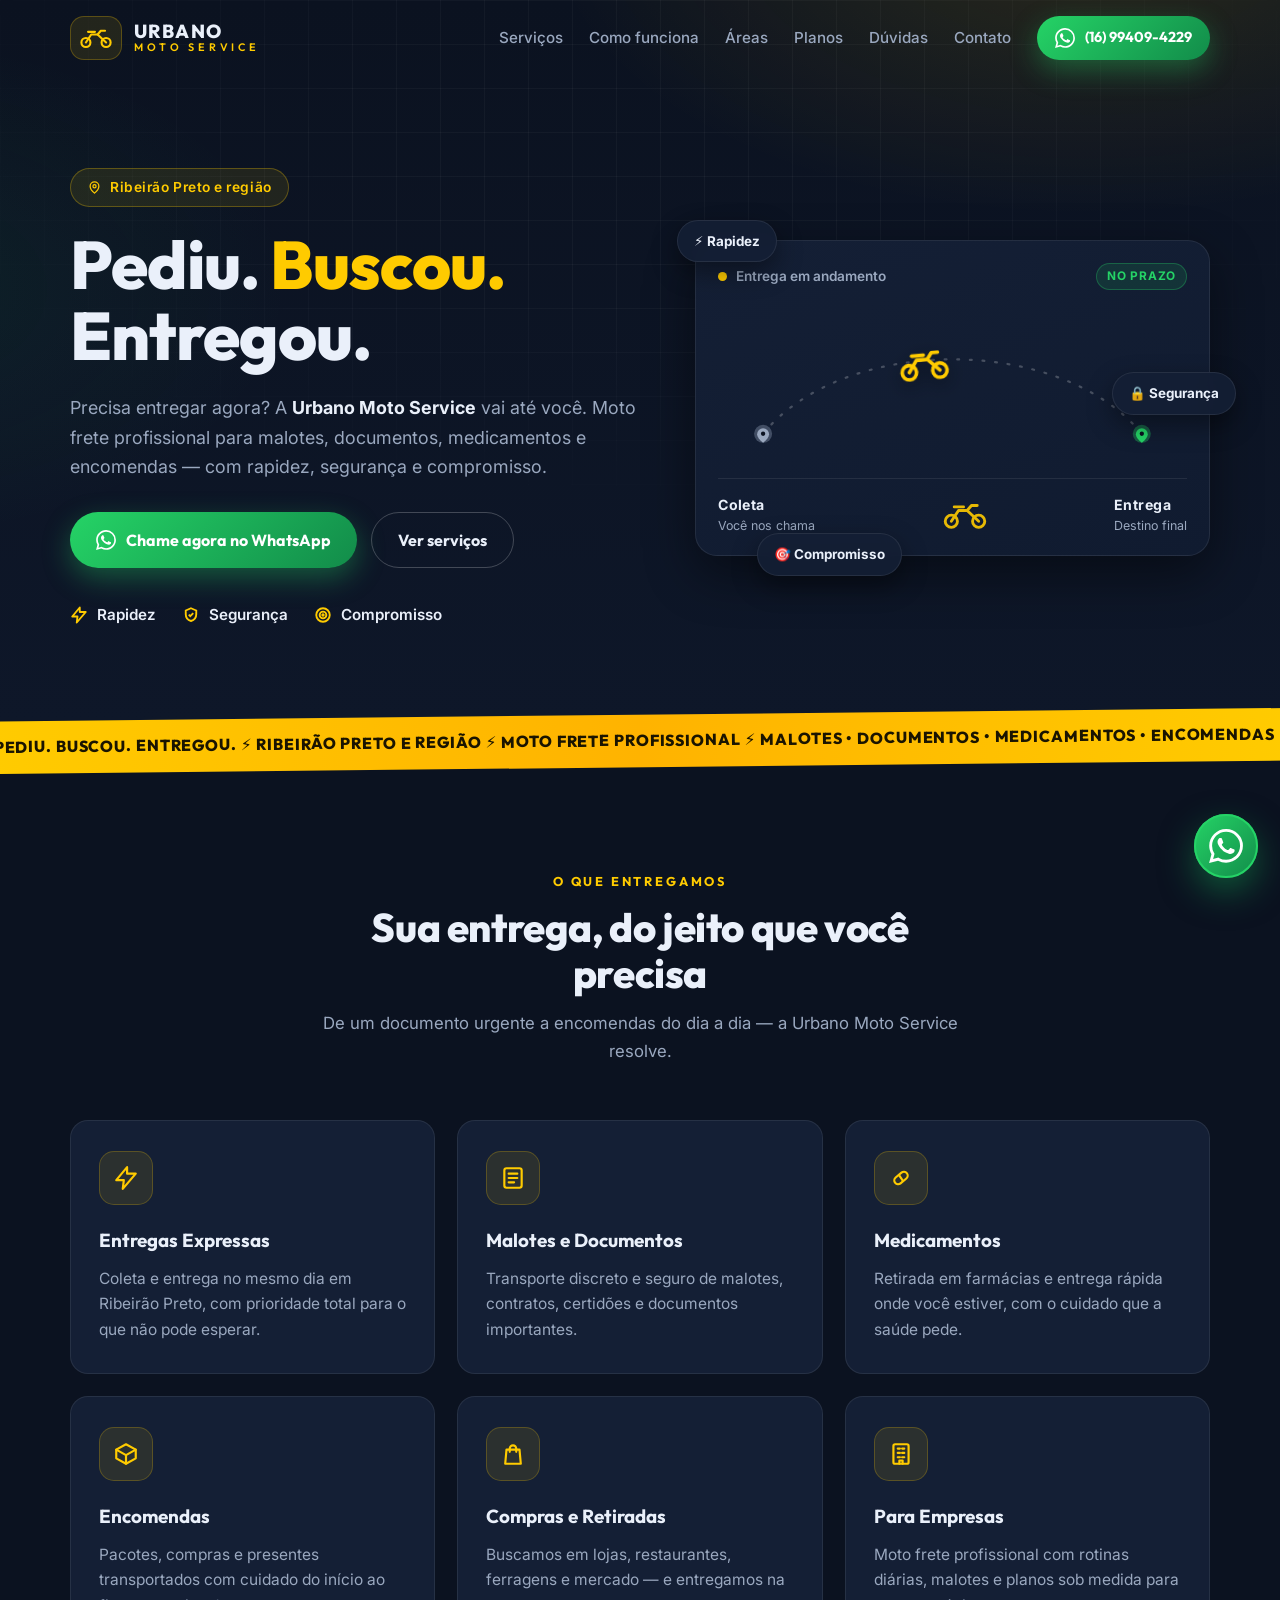
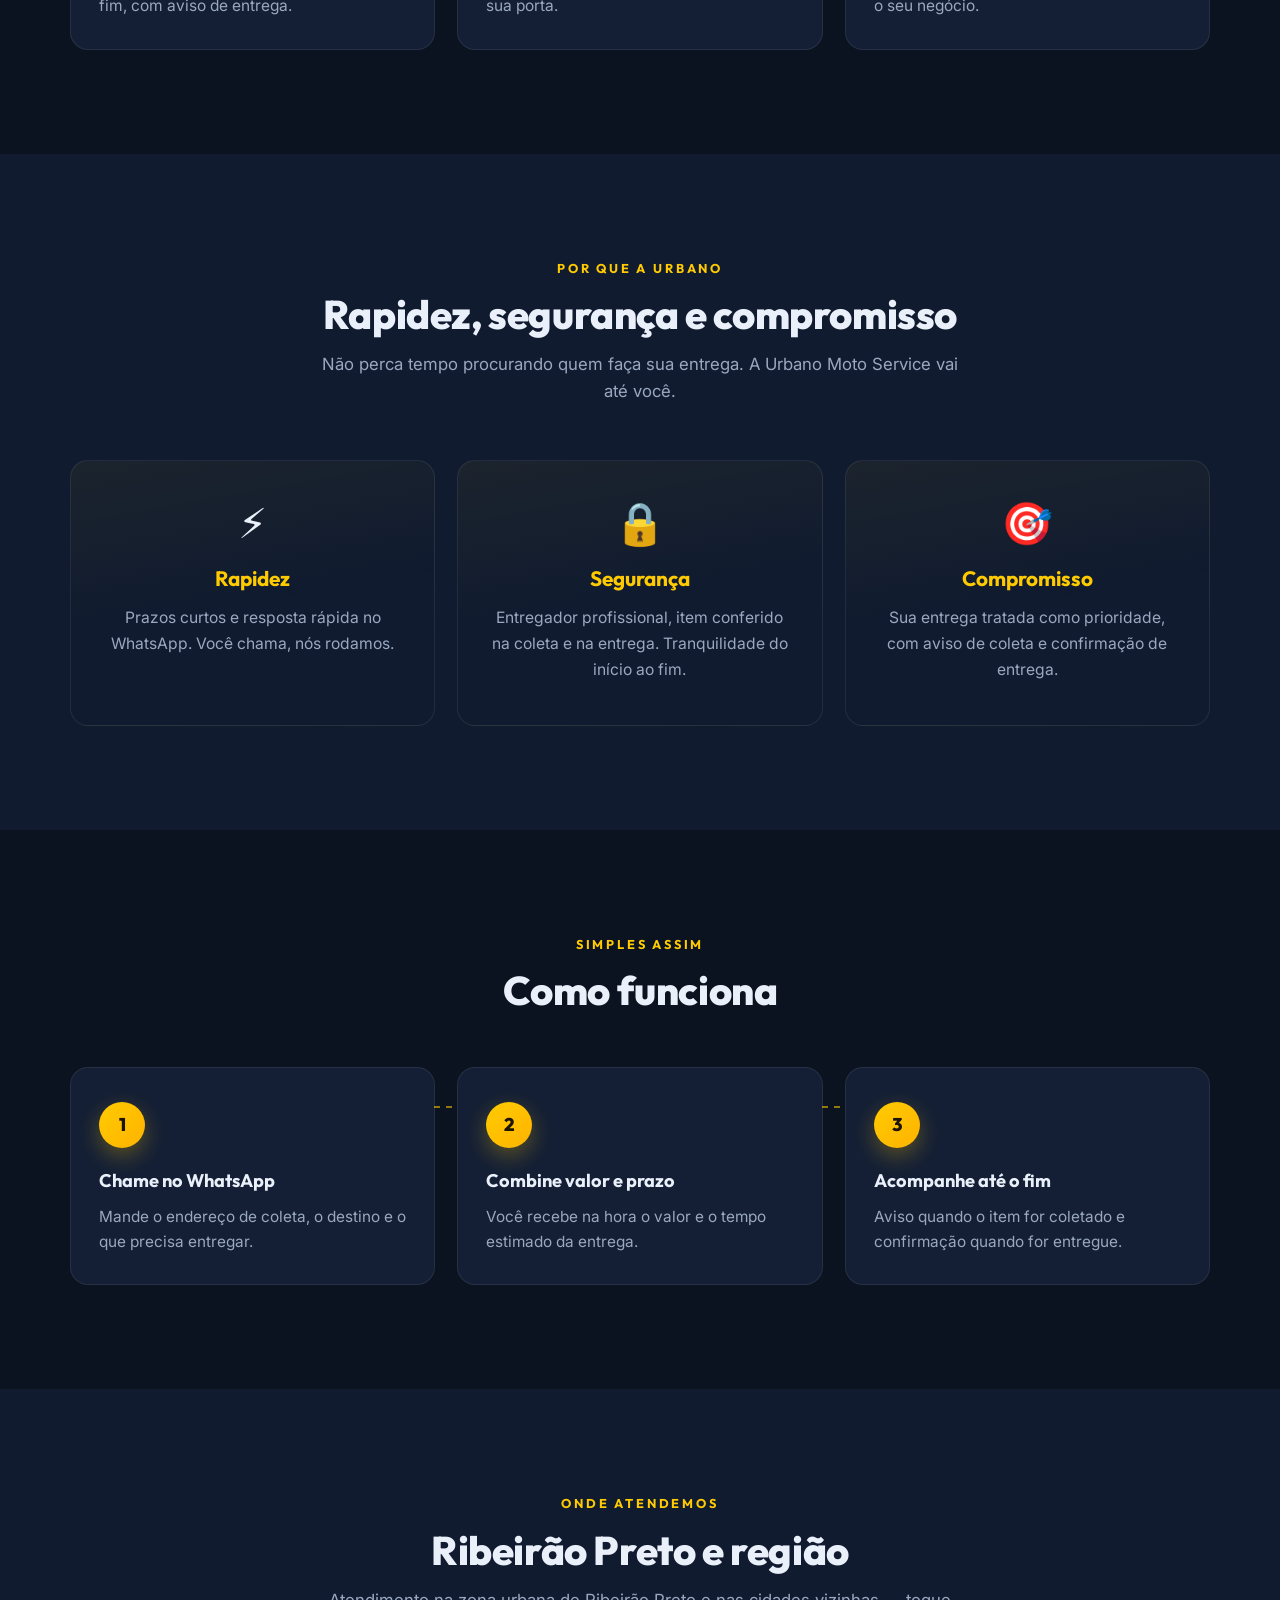
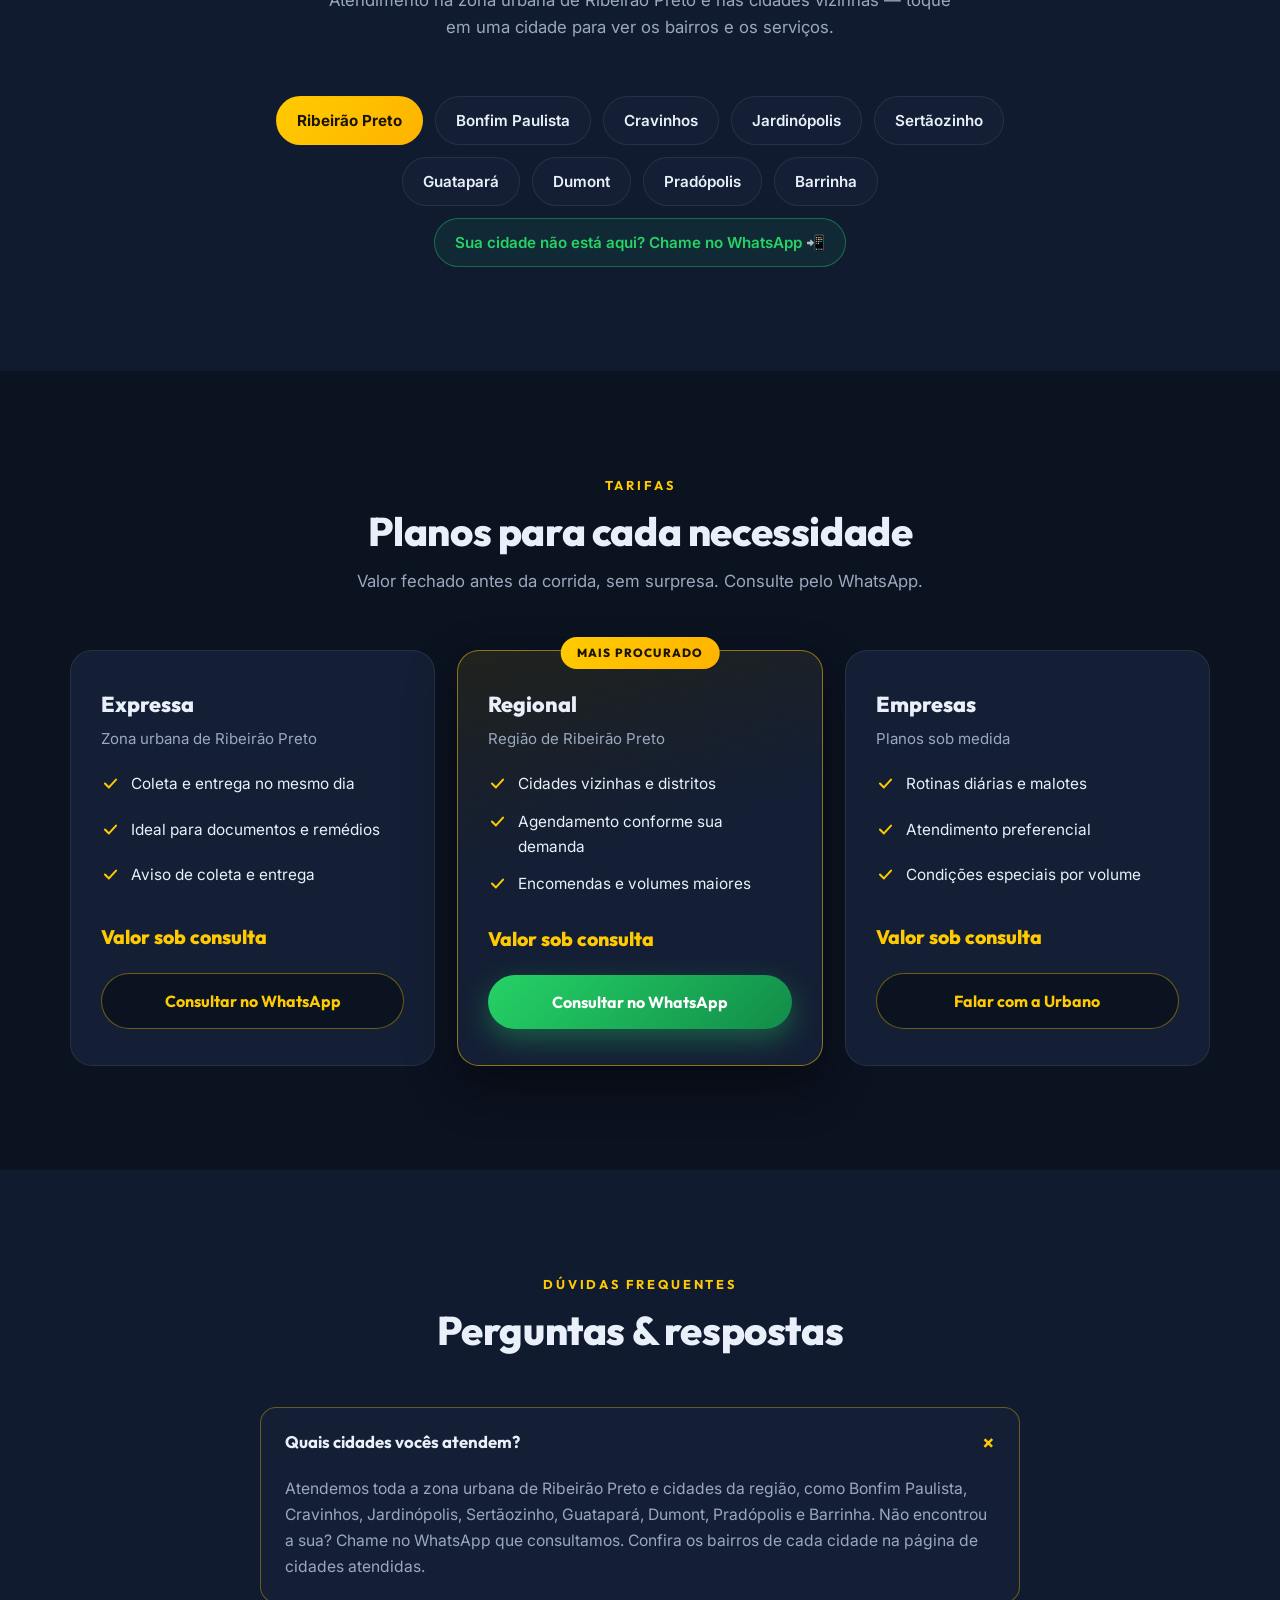
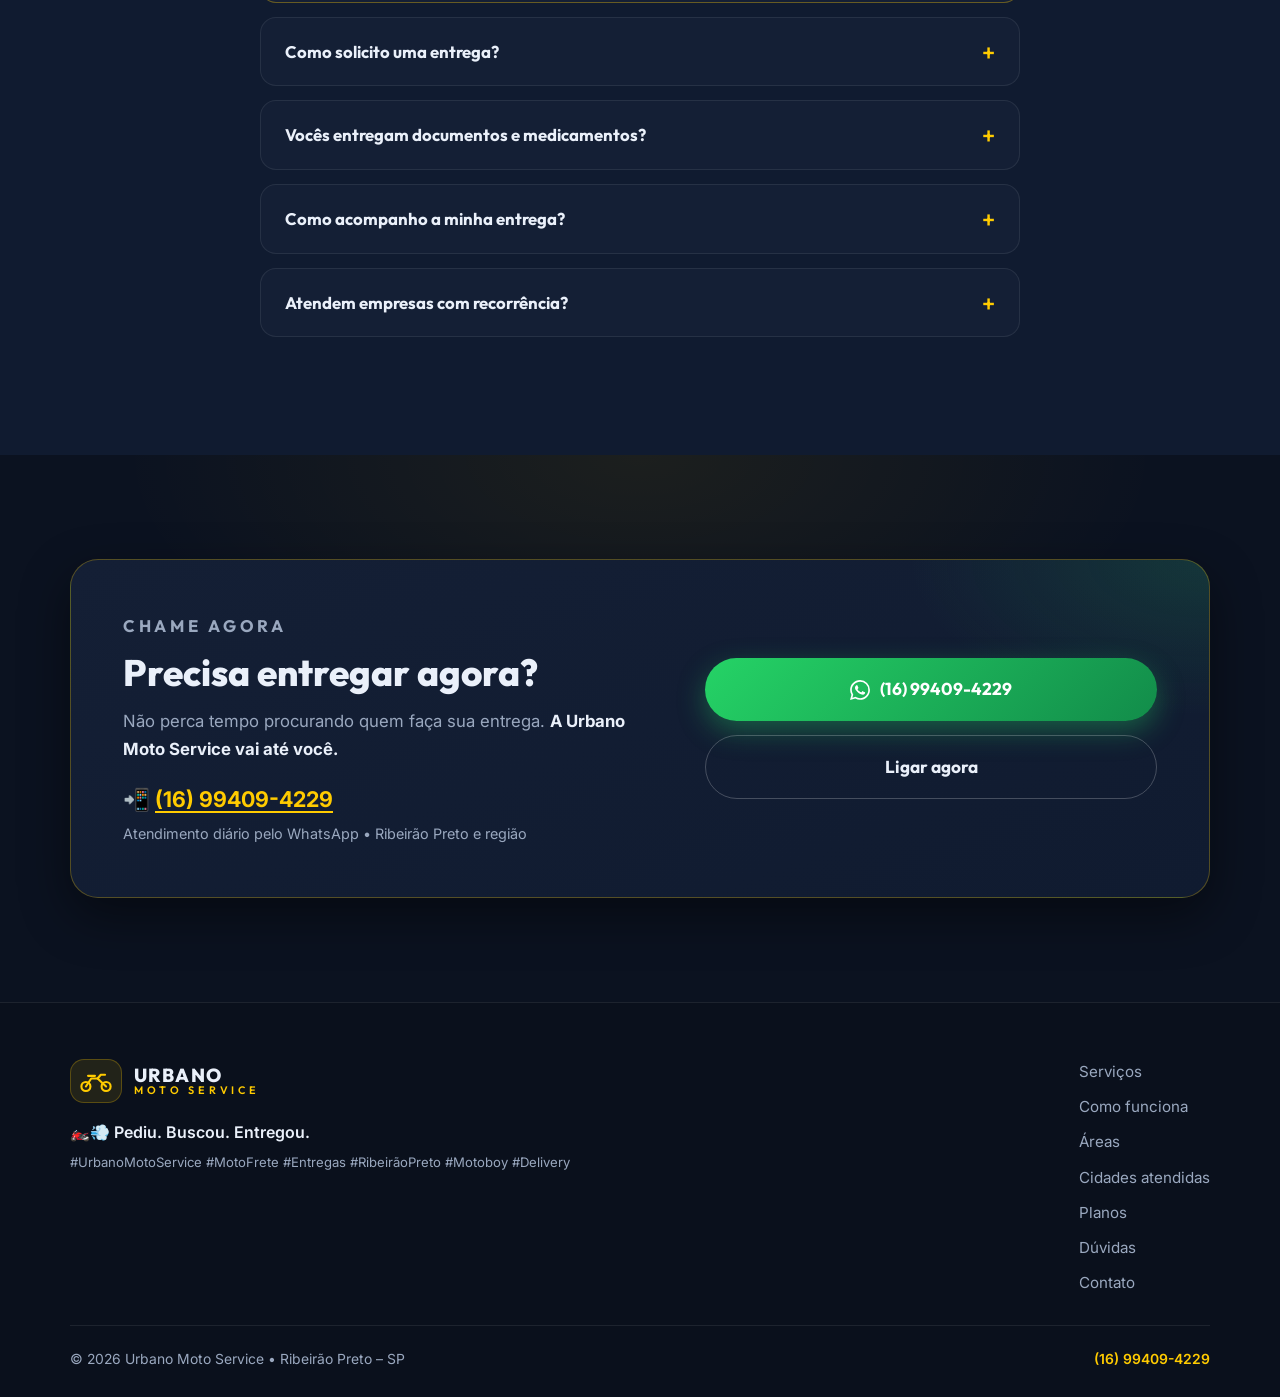
==== commit 1e32a09d: "SEO regional estilo Loggi: paginas por cidade com bairros, hub cidades-atendidas, novo WhatsApp (16)" ====
--- a/index.html
+++ b/index.html
@@ -4,7 +4,7 @@
   <meta charset="UTF-8">
   <meta name="viewport" content="width=device-width, initial-scale=1.0">
   <title>Urbano Moto Service | Entregas de Moto em Ribeirão Preto e Região</title>
-  <meta name="description" content="Moto frete profissional em Ribeirão Preto e região. Malotes, documentos, medicamentos e encomendas com rapidez, segurança e compromisso. Chame no WhatsApp: (16) 99133-0338.">
+  <meta name="description" content="Moto frete profissional em Ribeirão Preto e região. Malotes, documentos, medicamentos e encomendas com rapidez, segurança e compromisso. Chame no WhatsApp: (16) 99409-4229.">
   <meta name="keywords" content="motoboy, entrega, moto frete, Ribeirão Preto, motoboy Ribeirão Preto, entregas expressas, documentos, medicamentos, encomendas, delivery, Urbano Moto Service">
   <meta name="author" content="Urbano Moto Service">
   <meta name="robots" content="index, follow, max-image-preview:large, max-snippet:-1, max-video-preview:-1">
@@ -13,26 +13,26 @@
   <meta name="geo.position" content="-21.2085941;-47.7945747">
   <meta name="ICBM" content="-21.2085941, -47.7945747">
   <meta name="theme-color" content="#0B1220">
-  <link rel="canonical" href="https://foodpets.github.io/urbano/">
+  <link rel="canonical" href="https://entregasribeiraopreto.com.br/">
   <link rel="icon" href="data:image/svg+xml,%3Csvg xmlns='http://www.w3.org/2000/svg' viewBox='0 0 64 64'%3E%3Crect width='64' height='64' rx='14' fill='%23FFCB00'/%3E%3Ccircle cx='18' cy='42' r='9' fill='none' stroke='%230B1220' stroke-width='5'/%3E%3Ccircle cx='47' cy='42' r='9' fill='none' stroke='%230B1220' stroke-width='5'/%3E%3Cpath d='M18 42 27 26h11l9 16' fill='none' stroke='%230B1220' stroke-width='5' stroke-linecap='round' stroke-linejoin='round'/%3E%3Cpath d='M38 26l5-8h7' fill='none' stroke='%230B1220' stroke-width='5' stroke-linecap='round'/%3E%3C/svg%3E">
 
   <meta property="og:type" content="website">
   <meta property="og:site_name" content="Urbano Moto Service">
   <meta property="og:title" content="Urbano Moto Service | Entregas de Moto em Ribeirão Preto e Região">
-  <meta property="og:description" content="Pediu. Buscou. Entregou. Moto frete profissional com rapidez, segurança e compromisso. Chame no WhatsApp: (16) 99133-0338.">
-  <meta property="og:url" content="https://foodpets.github.io/urbano/">
+  <meta property="og:description" content="Pediu. Buscou. Entregou. Moto frete profissional com rapidez, segurança e compromisso. Chame no WhatsApp: (16) 99409-4229.">
+  <meta property="og:url" content="https://entregasribeiraopreto.com.br/">
   <meta property="og:locale" content="pt_BR">
-  <meta property="og:image" content="https://foodpets.github.io/urbano/og-image.png">
-  <meta property="og:image:secure_url" content="https://foodpets.github.io/urbano/og-image.png">
+  <meta property="og:image" content="https://entregasribeiraopreto.com.br/og-image.png">
+  <meta property="og:image:secure_url" content="https://entregasribeiraopreto.com.br/og-image.png">
   <meta property="og:image:type" content="image/png">
   <meta property="og:image:width" content="1200">
   <meta property="og:image:height" content="630">
-  <meta property="og:image:alt" content="Urbano Moto Service — entregas de moto em Ribeirão Preto e região. Pediu. Buscou. Entregou. WhatsApp (16) 99133-0338.">
+  <meta property="og:image:alt" content="Urbano Moto Service — entregas de moto em Ribeirão Preto e região. Pediu. Buscou. Entregou. WhatsApp (16) 99409-4229.">
 
   <meta name="twitter:card" content="summary_large_image">
   <meta name="twitter:title" content="Urbano Moto Service | Entregas de Moto em Ribeirão Preto e Região">
-  <meta name="twitter:description" content="Pediu. Buscou. Entregou. Moto frete profissional com rapidez, segurança e compromisso. Chame no WhatsApp: (16) 99133-0338.">
-  <meta name="twitter:image" content="https://foodpets.github.io/urbano/og-image.png">
+  <meta name="twitter:description" content="Pediu. Buscou. Entregou. Moto frete profissional com rapidez, segurança e compromisso. Chame no WhatsApp: (16) 99409-4229.">
+  <meta name="twitter:image" content="https://entregasribeiraopreto.com.br/og-image.png">
 
   <link rel="preconnect" href="https://fonts.googleapis.com">
   <link rel="preconnect" href="https://fonts.gstatic.com" crossorigin>
@@ -45,15 +45,15 @@
     "@graph": [
       {
         "@type": "LocalBusiness",
-        "@id": "https://foodpets.github.io/urbano/#business",
+        "@id": "https://entregasribeiraopreto.com.br/#business",
         "name": "Urbano Moto Service",
         "alternateName": "Urbano Moto",
         "description": "Moto frete profissional em Ribeirão Preto e região: entregas expressas, malotes, documentos, medicamentos e encomendas com rapidez, segurança e compromisso.",
         "slogan": "Pediu. Buscou. Entregou.",
-        "telephone": "+5516991330338",
-        "url": "https://foodpets.github.io/urbano/",
-        "image": "https://foodpets.github.io/urbano/og-image.png",
-        "logo": "https://foodpets.github.io/urbano/og-image.png",
+        "telephone": "+5516994094229",
+        "url": "https://entregasribeiraopreto.com.br/",
+        "image": "https://entregasribeiraopreto.com.br/og-image.png",
+        "logo": "https://entregasribeiraopreto.com.br/og-image.png",
         "priceRange": "$",
         "address": {
           "@type": "PostalAddress",
@@ -83,8 +83,8 @@
         "contactPoint": {
           "@type": "ContactPoint",
           "contactType": "customer service",
-          "telephone": "+5516991330338",
-          "url": "https://wa.me/5516991330338",
+          "telephone": "+5516994094229",
+          "url": "https://wa.me/5516994094229",
           "availableLanguage": ["pt-BR"]
         },
         "knowsAbout": [
@@ -110,15 +110,15 @@
       },
       {
         "@type": "WebSite",
-        "@id": "https://foodpets.github.io/urbano/#website",
-        "url": "https://foodpets.github.io/urbano/",
+        "@id": "https://entregasribeiraopreto.com.br/#website",
+        "url": "https://entregasribeiraopreto.com.br/",
         "name": "Urbano Moto Service",
         "inLanguage": "pt-BR",
-        "publisher": { "@id": "https://foodpets.github.io/urbano/#business" }
+        "publisher": { "@id": "https://entregasribeiraopreto.com.br/#business" }
       },
       {
         "@type": "FAQPage",
-        "@id": "https://foodpets.github.io/urbano/#faq",
+        "@id": "https://entregasribeiraopreto.com.br/#faq",
         "mainEntity": [
           {
             "@type": "Question",
@@ -133,7 +133,7 @@
             "name": "Como solicito uma entrega?",
             "acceptedAnswer": {
               "@type": "Answer",
-              "text": "É só chamar no WhatsApp (16) 99133-0338 com o endereço de coleta, o destino e o que será entregue. Respondemos rápido com valor e prazo."
+              "text": "É só chamar no WhatsApp (16) 99409-4229 com o endereço de coleta, o destino e o que será entregue. Respondemos rápido com valor e prazo."
             }
           },
           {
@@ -195,9 +195,9 @@
         <a href="#faq">Dúvidas</a>
         <a href="#contato">Contato</a>
         <a class="btn btn-wa btn-sm nav-cta" target="_blank" rel="noopener"
-           href="https://wa.me/5516991330338?text=Ol%C3%A1!%20Vim%20pelo%20site%20da%20Urbano%20Moto%20Service%20e%20quero%20solicitar%20uma%20entrega.">
+           href="https://wa.me/5516994094229?text=Ol%C3%A1!%20Vim%20pelo%20site%20da%20Urbano%20Moto%20Service%20e%20quero%20solicitar%20uma%20entrega.">
           <svg viewBox="0 0 24 24" aria-hidden="true"><path fill="currentColor" d="M17.472 14.382c-.297-.149-1.758-.867-2.03-.967-.273-.099-.471-.148-.67.15-.197.297-.767.966-.94 1.164-.173.199-.347.223-.644.075-.297-.15-1.255-.463-2.39-1.475-.883-.788-1.48-1.761-1.653-2.059-.173-.297-.018-.458.13-.606.134-.133.298-.347.446-.52.149-.174.198-.298.298-.497.099-.198.05-.371-.025-.52-.075-.149-.669-1.612-.916-2.207-.242-.579-.487-.5-.669-.51-.173-.008-.371-.01-.57-.01-.198 0-.52.074-.792.372-.272.297-1.04 1.016-1.04 2.479 0 1.462 1.065 2.875 1.213 3.074.149.198 2.096 3.2 5.077 4.487.709.306 1.262.489 1.694.625.712.227 1.36.195 1.871.118.571-.085 1.758-.719 2.006-1.413.248-.694.248-1.289.173-1.413-.074-.124-.272-.198-.57-.347m-5.421 7.403h-.004a9.87 9.87 0 0 1-5.031-1.378l-.361-.214-3.741.982.998-3.648-.235-.374a9.86 9.86 0 0 1-1.51-5.26c.001-5.45 4.436-9.884 9.888-9.884 2.64 0 5.122 1.03 6.988 2.898a9.825 9.825 0 0 1 2.893 6.994c-.003 5.45-4.437 9.884-9.885 9.884m8.413-18.297A11.815 11.815 0 0 0 12.05 0C5.495 0 .16 5.335.157 11.892c0 2.096.547 4.142 1.588 5.945L.057 24l6.305-1.654a11.882 11.882 0 0 0 5.683 1.448h.005c6.554 0 11.89-5.335 11.893-11.893a11.821 11.821 0 0 0-3.48-8.413Z"/></svg>
-          (16) 99133-0338
+          (16) 99409-4229
         </a>
       </nav>
 
@@ -222,7 +222,7 @@
           </p>
           <div class="hero-actions">
             <a class="btn btn-wa" target="_blank" rel="noopener"
-               href="https://wa.me/5516991330338?text=Ol%C3%A1!%20Vim%20pelo%20site%20da%20Urbano%20Moto%20Service%20e%20quero%20solicitar%20uma%20entrega.">
+               href="https://wa.me/5516994094229?text=Ol%C3%A1!%20Vim%20pelo%20site%20da%20Urbano%20Moto%20Service%20e%20quero%20solicitar%20uma%20entrega.">
               <svg viewBox="0 0 24 24" aria-hidden="true"><path fill="currentColor" d="M17.472 14.382c-.297-.149-1.758-.867-2.03-.967-.273-.099-.471-.148-.67.15-.197.297-.767.966-.94 1.164-.173.199-.347.223-.644.075-.297-.15-1.255-.463-2.39-1.475-.883-.788-1.48-1.761-1.653-2.059-.173-.297-.018-.458.13-.606.134-.133.298-.347.446-.52.149-.174.198-.298.298-.497.099-.198.05-.371-.025-.52-.075-.149-.669-1.612-.916-2.207-.242-.579-.487-.5-.669-.51-.173-.008-.371-.01-.57-.01-.198 0-.52.074-.792.372-.272.297-1.04 1.016-1.04 2.479 0 1.462 1.065 2.875 1.213 3.074.149.198 2.096 3.2 5.077 4.487.709.306 1.262.489 1.694.625.712.227 1.36.195 1.871.118.571-.085 1.758-.719 2.006-1.413.248-.694.248-1.289.173-1.413-.074-.124-.272-.198-.57-.347m-5.421 7.403h-.004a9.87 9.87 0 0 1-5.031-1.378l-.361-.214-3.741.982.998-3.648-.235-.374a9.86 9.86 0 0 1-1.51-5.26c.001-5.45 4.436-9.884 9.888-9.884 2.64 0 5.122 1.03 6.988 2.898a9.825 9.825 0 0 1 2.893 6.994c-.003 5.45-4.437 9.884-9.885 9.884m8.413-18.297A11.815 11.815 0 0 0 12.05 0C5.495 0 .16 5.335.157 11.892c0 2.096.547 4.142 1.588 5.945L.057 24l6.305-1.654a11.882 11.882 0 0 0 5.683 1.448h.005c6.554 0 11.89-5.335 11.893-11.893a11.821 11.821 0 0 0-3.48-8.413Z"/></svg>
               Chame agora no WhatsApp
             </a>
@@ -396,19 +396,19 @@
         <div class="section-head reveal">
           <p class="kicker">Onde atendemos</p>
           <h2>Ribeirão Preto e região</h2>
-          <p class="section-sub">Atendimento na zona urbana de Ribeirão Preto e nas cidades vizinhas.</p>
+          <p class="section-sub">Atendimento na zona urbana de Ribeirão Preto e nas cidades vizinhas — toque em uma cidade para ver os bairros e os serviços.</p>
         </div>
         <ul class="chips reveal">
-          <li class="chip-city chip-city-main">Ribeirão Preto</li>
-          <li class="chip-city">Bonfim Paulista</li>
-          <li class="chip-city">Cravinhos</li>
-          <li class="chip-city">Jardinópolis</li>
-          <li class="chip-city">Sertãozinho</li>
-          <li class="chip-city">Guatapará</li>
-          <li class="chip-city">Dumont</li>
-          <li class="chip-city">Pradópolis</li>
-          <li class="chip-city">Barrinha</li>
-          <li class="chip-city chip-city-cta">Sua cidade não está aqui? Chame no WhatsApp 📲</li>
+          <li class="chip-city chip-city-main"><a href="/entrega-rapida-por-motoboys-em-ribeirao-preto/">Ribeirão Preto</a></li>
+          <li class="chip-city"><a href="/entrega-rapida-por-motoboys-em-bonfim-paulista/">Bonfim Paulista</a></li>
+          <li class="chip-city"><a href="/entrega-rapida-por-motoboys-em-cravinhos/">Cravinhos</a></li>
+          <li class="chip-city"><a href="/entrega-rapida-por-motoboys-em-jardinopolis/">Jardinópolis</a></li>
+          <li class="chip-city"><a href="/entrega-rapida-por-motoboys-em-sertaozinho/">Sertãozinho</a></li>
+          <li class="chip-city"><a href="/entrega-rapida-por-motoboys-em-guatapara/">Guatapará</a></li>
+          <li class="chip-city"><a href="/entrega-rapida-por-motoboys-em-dumont/">Dumont</a></li>
+          <li class="chip-city"><a href="/entrega-rapida-por-motoboys-em-pradopolis/">Pradópolis</a></li>
+          <li class="chip-city"><a href="/entrega-rapida-por-motoboys-em-barrinha/">Barrinha</a></li>
+          <li class="chip-city chip-city-cta"><a target="_blank" rel="noopener" href="https://wa.me/5516994094229?text=Ol%C3%A1!%20Quero%20saber%20se%20voc%C3%AAs%20atendem%20a%20minha%20cidade.%20Chamei%20pelo%20site.">Sua cidade não está aqui? Chame no WhatsApp 📲</a></li>
         </ul>
       </div>
     </section>
@@ -432,7 +432,7 @@
               <li><svg viewBox="0 0 24 24" fill="none" stroke="currentColor" stroke-width="2.5" stroke-linecap="round" stroke-linejoin="round" aria-hidden="true"><path d="M5 12l5 5 9-10"/></svg> Aviso de coleta e entrega</li>
             </ul>
             <p class="plan-price">Valor sob consulta</p>
-            <a class="btn btn-dark" target="_blank" rel="noopener" href="https://wa.me/5516991330338?text=Ol%C3%A1!%20Quero%20consultar%20o%20valor%20de%20uma%20entrega%20expressa%20em%20Ribeir%C3%A3o%20Preto.">Consultar no WhatsApp</a>
+            <a class="btn btn-dark" target="_blank" rel="noopener" href="https://wa.me/5516994094229?text=Ol%C3%A1!%20Quero%20consultar%20o%20valor%20de%20uma%20entrega%20expressa%20em%20Ribeir%C3%A3o%20Preto.">Consultar no WhatsApp</a>
           </article>
 
           <article class="plan plan-featured reveal">
@@ -445,7 +445,7 @@
               <li><svg viewBox="0 0 24 24" fill="none" stroke="currentColor" stroke-width="2.5" stroke-linecap="round" stroke-linejoin="round" aria-hidden="true"><path d="M5 12l5 5 9-10"/></svg> Encomendas e volumes maiores</li>
             </ul>
             <p class="plan-price">Valor sob consulta</p>
-            <a class="btn btn-wa" target="_blank" rel="noopener" href="https://wa.me/5516991330338?text=Ol%C3%A1!%20Quero%20consultar%20o%20valor%20de%20uma%20entrega%20na%20regi%C3%A3o%20de%20Ribeir%C3%A3o%20Preto.">Consultar no WhatsApp</a>
+            <a class="btn btn-wa" target="_blank" rel="noopener" href="https://wa.me/5516994094229?text=Ol%C3%A1!%20Quero%20consultar%20o%20valor%20de%20uma%20entrega%20na%20regi%C3%A3o%20de%20Ribeir%C3%A3o%20Preto.">Consultar no WhatsApp</a>
           </article>
 
           <article class="plan reveal">
@@ -457,7 +457,7 @@
               <li><svg viewBox="0 0 24 24" fill="none" stroke="currentColor" stroke-width="2.5" stroke-linecap="round" stroke-linejoin="round" aria-hidden="true"><path d="M5 12l5 5 9-10"/></svg> Condições especiais por volume</li>
             </ul>
             <p class="plan-price">Valor sob consulta</p>
-            <a class="btn btn-dark" target="_blank" rel="noopener" href="https://wa.me/5516991330338?text=Ol%C3%A1!%20Sou%20de%20uma%20empresa%20e%20quero%20conhecer%20os%20planos%20de%20moto%20frete%20da%20Urbano%20Moto%20Service.">Falar com a Urbano</a>
+            <a class="btn btn-dark" target="_blank" rel="noopener" href="https://wa.me/5516994094229?text=Ol%C3%A1!%20Sou%20de%20uma%20empresa%20e%20quero%20conhecer%20os%20planos%20de%20moto%20frete%20da%20Urbano%20Moto%20Service.">Falar com a Urbano</a>
           </article>
         </div>
       </div>
@@ -473,11 +473,11 @@
 
         <details class="faq reveal" open>
           <summary>Quais cidades vocês atendem?</summary>
-          <p>Atendemos toda a zona urbana de Ribeirão Preto e cidades da região, como Bonfim Paulista, Cravinhos, Jardinópolis, Sertãozinho, Guatapará, Dumont, Pradópolis e Barrinha. Não encontrou a sua? Chame no WhatsApp que consultamos.</p>
+          <p>Atendemos toda a zona urbana de Ribeirão Preto e cidades da região, como Bonfim Paulista, Cravinhos, Jardinópolis, Sertãozinho, Guatapará, Dumont, Pradópolis e Barrinha. Não encontrou a sua? Chame no WhatsApp que consultamos. Confira os bairros de cada cidade na página de <a href="/cidades-atendidas/">cidades atendidas</a>.</p>
         </details>
         <details class="faq reveal">
           <summary>Como solicito uma entrega?</summary>
-          <p>É só chamar no WhatsApp <strong>(16) 99133-0338</strong> com o endereço de coleta, o destino e o que será entregue. Respondemos rápido com valor e prazo.</p>
+          <p>É só chamar no WhatsApp <strong>(16) 99409-4229</strong> com o endereço de coleta, o destino e o que será entregue. Respondemos rápido com valor e prazo.</p>
         </details>
         <details class="faq reveal">
           <summary>Vocês entregam documentos e medicamentos?</summary>
@@ -502,16 +502,16 @@
             <p class="kicker kicker-light">Chame agora</p>
             <h2>Precisa entregar agora?</h2>
             <p>Não perca tempo procurando quem faça sua entrega. <strong>A Urbano Moto Service vai até você.</strong></p>
-            <p class="contact-phone">📲 <a href="tel:+5516991330338">(16) 99133-0338</a></p>
+            <p class="contact-phone">📲 <a href="tel:+5516994094229">(16) 99409-4229</a></p>
             <p class="contact-hours">Atendimento diário pelo WhatsApp • Ribeirão Preto e região</p>
           </div>
           <div class="contact-actions">
             <a class="btn btn-wa btn-lg" target="_blank" rel="noopener"
-               href="https://wa.me/5516991330338?text=Ol%C3%A1!%20Vim%20pelo%20site%20da%20Urbano%20Moto%20Service%20e%20quero%20solicitar%20uma%20entrega.">
+               href="https://wa.me/5516994094229?text=Ol%C3%A1!%20Vim%20pelo%20site%20da%20Urbano%20Moto%20Service%20e%20quero%20solicitar%20uma%20entrega.">
               <svg viewBox="0 0 24 24" aria-hidden="true"><path fill="currentColor" d="M17.472 14.382c-.297-.149-1.758-.867-2.03-.967-.273-.099-.471-.148-.67.15-.197.297-.767.966-.94 1.164-.173.199-.347.223-.644.075-.297-.15-1.255-.463-2.39-1.475-.883-.788-1.48-1.761-1.653-2.059-.173-.297-.018-.458.13-.606.134-.133.298-.347.446-.52.149-.174.198-.298.298-.497.099-.198.05-.371-.025-.52-.075-.149-.669-1.612-.916-2.207-.242-.579-.487-.5-.669-.51-.173-.008-.371-.01-.57-.01-.198 0-.52.074-.792.372-.272.297-1.04 1.016-1.04 2.479 0 1.462 1.065 2.875 1.213 3.074.149.198 2.096 3.2 5.077 4.487.709.306 1.262.489 1.694.625.712.227 1.36.195 1.871.118.571-.085 1.758-.719 2.006-1.413.248-.694.248-1.289.173-1.413-.074-.124-.272-.198-.57-.347m-5.421 7.403h-.004a9.87 9.87 0 0 1-5.031-1.378l-.361-.214-3.741.982.998-3.648-.235-.374a9.86 9.86 0 0 1-1.51-5.26c.001-5.45 4.436-9.884 9.888-9.884 2.64 0 5.122 1.03 6.988 2.898a9.825 9.825 0 0 1 2.893 6.994c-.003 5.45-4.437 9.884-9.885 9.884m8.413-18.297A11.815 11.815 0 0 0 12.05 0C5.495 0 .16 5.335.157 11.892c0 2.096.547 4.142 1.588 5.945L.057 24l6.305-1.654a11.882 11.882 0 0 0 5.683 1.448h.005c6.554 0 11.89-5.335 11.893-11.893a11.821 11.821 0 0 0-3.48-8.413Z"/></svg>
-              (16) 99133-0338
+              (16) 99409-4229
             </a>
-            <a class="btn btn-ghost btn-lg" href="tel:+5516991330338">Ligar agora</a>
+            <a class="btn btn-ghost btn-lg" href="tel:+5516994094229">Ligar agora</a>
           </div>
         </div>
       </div>
@@ -541,6 +541,7 @@
         <a href="#servicos">Serviços</a>
         <a href="#como-funciona">Como funciona</a>
         <a href="#areas">Áreas</a>
+        <a href="/cidades-atendidas/">Cidades atendidas</a>
         <a href="#planos">Planos</a>
         <a href="#faq">Dúvidas</a>
         <a href="#contato">Contato</a>
@@ -548,13 +549,13 @@
     </div>
     <div class="container footer-base">
       <p>© <span id="year">2026</span> Urbano Moto Service • Ribeirão Preto – SP</p>
-      <p><a class="footer-phone" href="tel:+5516991330338">(16) 99133-0338</a></p>
+      <p><a class="footer-phone" href="tel:+5516994094229">(16) 99409-4229</a></p>
     </div>
   </footer>
 
   <!-- ===================== WHATSAPP FLUTUANTE ===================== -->
-  <a class="float-wa" target="_blank" rel="noopener" aria-label="Chame no WhatsApp: (16) 99133-0338"
-     href="https://wa.me/5516991330338?text=Ol%C3%A1!%20Vim%20pelo%20site%20da%20Urbano%20Moto%20Service%20e%20quero%20solicitar%20uma%20entrega.">
+  <a class="float-wa" target="_blank" rel="noopener" aria-label="Chame no WhatsApp: (16) 99409-4229"
+     href="https://wa.me/5516994094229?text=Ol%C3%A1!%20Vim%20pelo%20site%20da%20Urbano%20Moto%20Service%20e%20quero%20solicitar%20uma%20entrega.">
     <svg viewBox="0 0 24 24" aria-hidden="true"><path fill="currentColor" d="M17.472 14.382c-.297-.149-1.758-.867-2.03-.967-.273-.099-.471-.148-.67.15-.197.297-.767.966-.94 1.164-.173.199-.347.223-.644.075-.297-.15-1.255-.463-2.39-1.475-.883-.788-1.48-1.761-1.653-2.059-.173-.297-.018-.458.13-.606.134-.133.298-.347.446-.52.149-.174.198-.298.298-.497.099-.198.05-.371-.025-.52-.075-.149-.669-1.612-.916-2.207-.242-.579-.487-.5-.669-.51-.173-.008-.371-.01-.57-.01-.198 0-.52.074-.792.372-.272.297-1.04 1.016-1.04 2.479 0 1.462 1.065 2.875 1.213 3.074.149.198 2.096 3.2 5.077 4.487.709.306 1.262.489 1.694.625.712.227 1.36.195 1.871.118.571-.085 1.758-.719 2.006-1.413.248-.694.248-1.289.173-1.413-.074-.124-.272-.198-.57-.347m-5.421 7.403h-.004a9.87 9.87 0 0 1-5.031-1.378l-.361-.214-3.741.982.998-3.648-.235-.374a9.86 9.86 0 0 1-1.51-5.26c.001-5.45 4.436-9.884 9.888-9.884 2.64 0 5.122 1.03 6.988 2.898a9.825 9.825 0 0 1 2.893 6.994c-.003 5.45-4.437 9.884-9.885 9.884m8.413-18.297A11.815 11.815 0 0 0 12.05 0C5.495 0 .16 5.335.157 11.892c0 2.096.547 4.142 1.588 5.945L.057 24l6.305-1.654a11.882 11.882 0 0 0 5.683 1.448h.005c6.554 0 11.89-5.335 11.893-11.893a11.821 11.821 0 0 0-3.48-8.413Z"/></svg>
     <span class="float-wa-tip">Pediu. Buscou. Entregou.<br><strong>Chame no WhatsApp</strong></span>
   </a>
--- a/css/style.css
+++ b/css/style.css
@@ -804,3 +804,16 @@
   }
   .reveal { opacity: 1; transform: none; }
 }
+
+/* Chips de cidade com link */
+.chip-city a { color: inherit; text-decoration: none; display: block; }
+
+/* Páginas de cidade */
+.breadcrumbs { display: flex; flex-wrap: wrap; align-items: center; gap: 6px; font-size: 0.85rem; color: var(--muted); margin-bottom: 16px; }
+.breadcrumbs a { color: var(--muted); text-decoration: none; }
+.breadcrumbs a:hover { color: var(--accent); }
+.breadcrumbs .bc-sep { opacity: 0.5; }
+.bairro-region { margin-top: 28px; }
+.bairro-region h3 { font-family: var(--font-title); font-size: 1.12rem; font-weight: 700; margin-bottom: 14px; }
+.bairro-region .chips { justify-content: flex-start; max-width: none; margin: 0; }
+.chip-bairro { font-size: 0.86rem; padding: 8px 16px; font-weight: 500; }
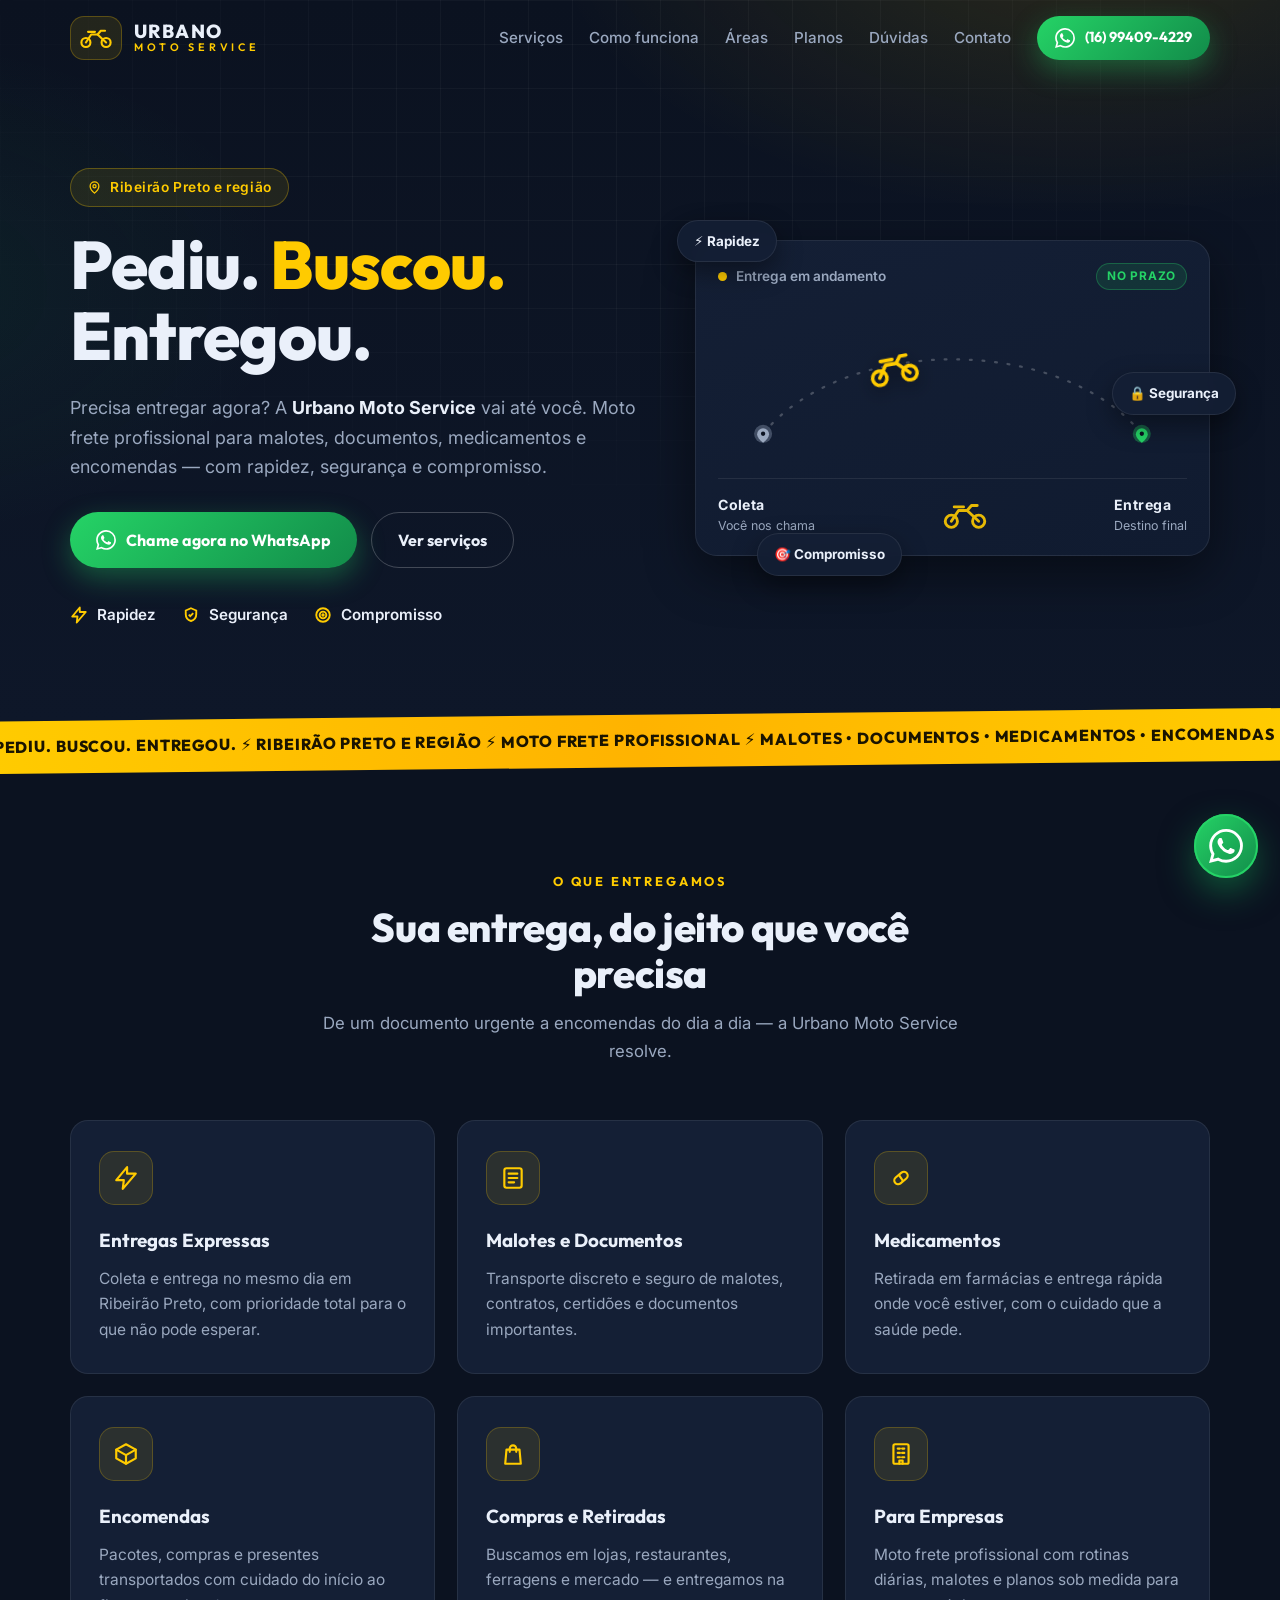
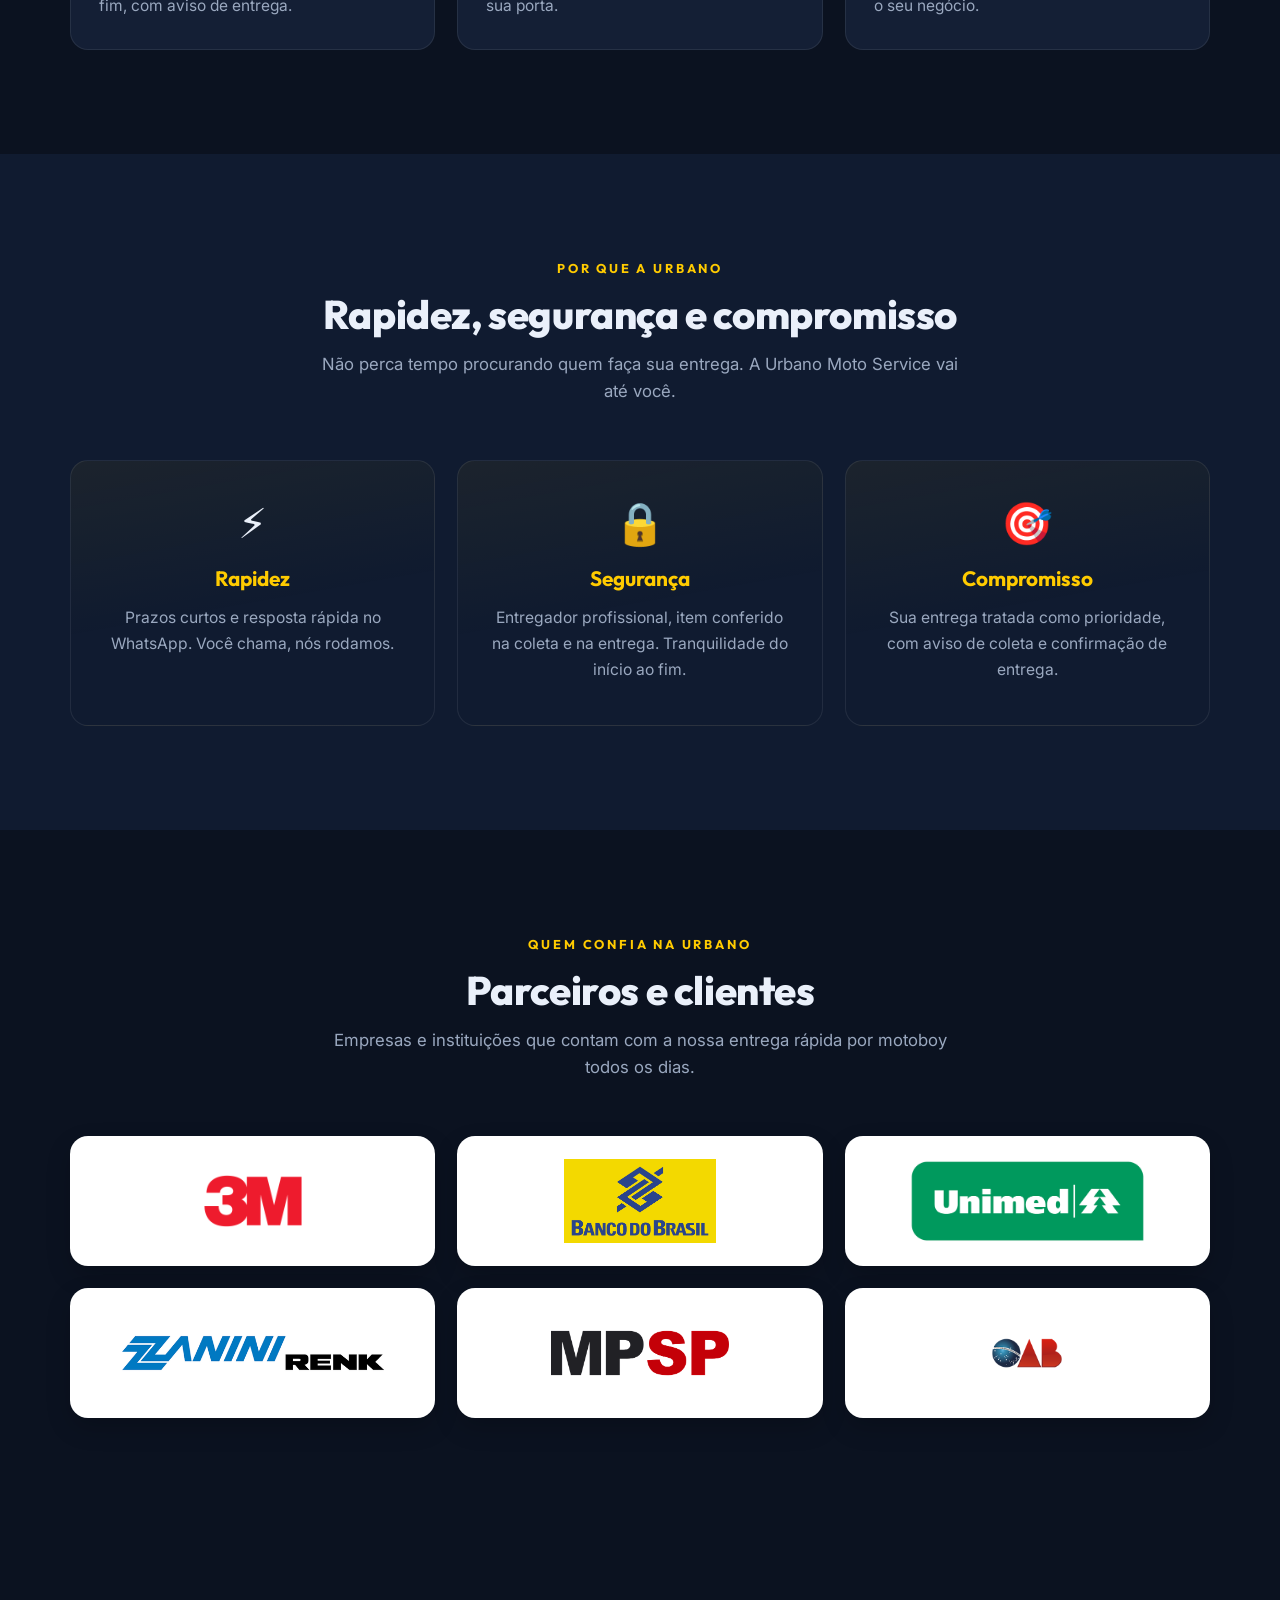
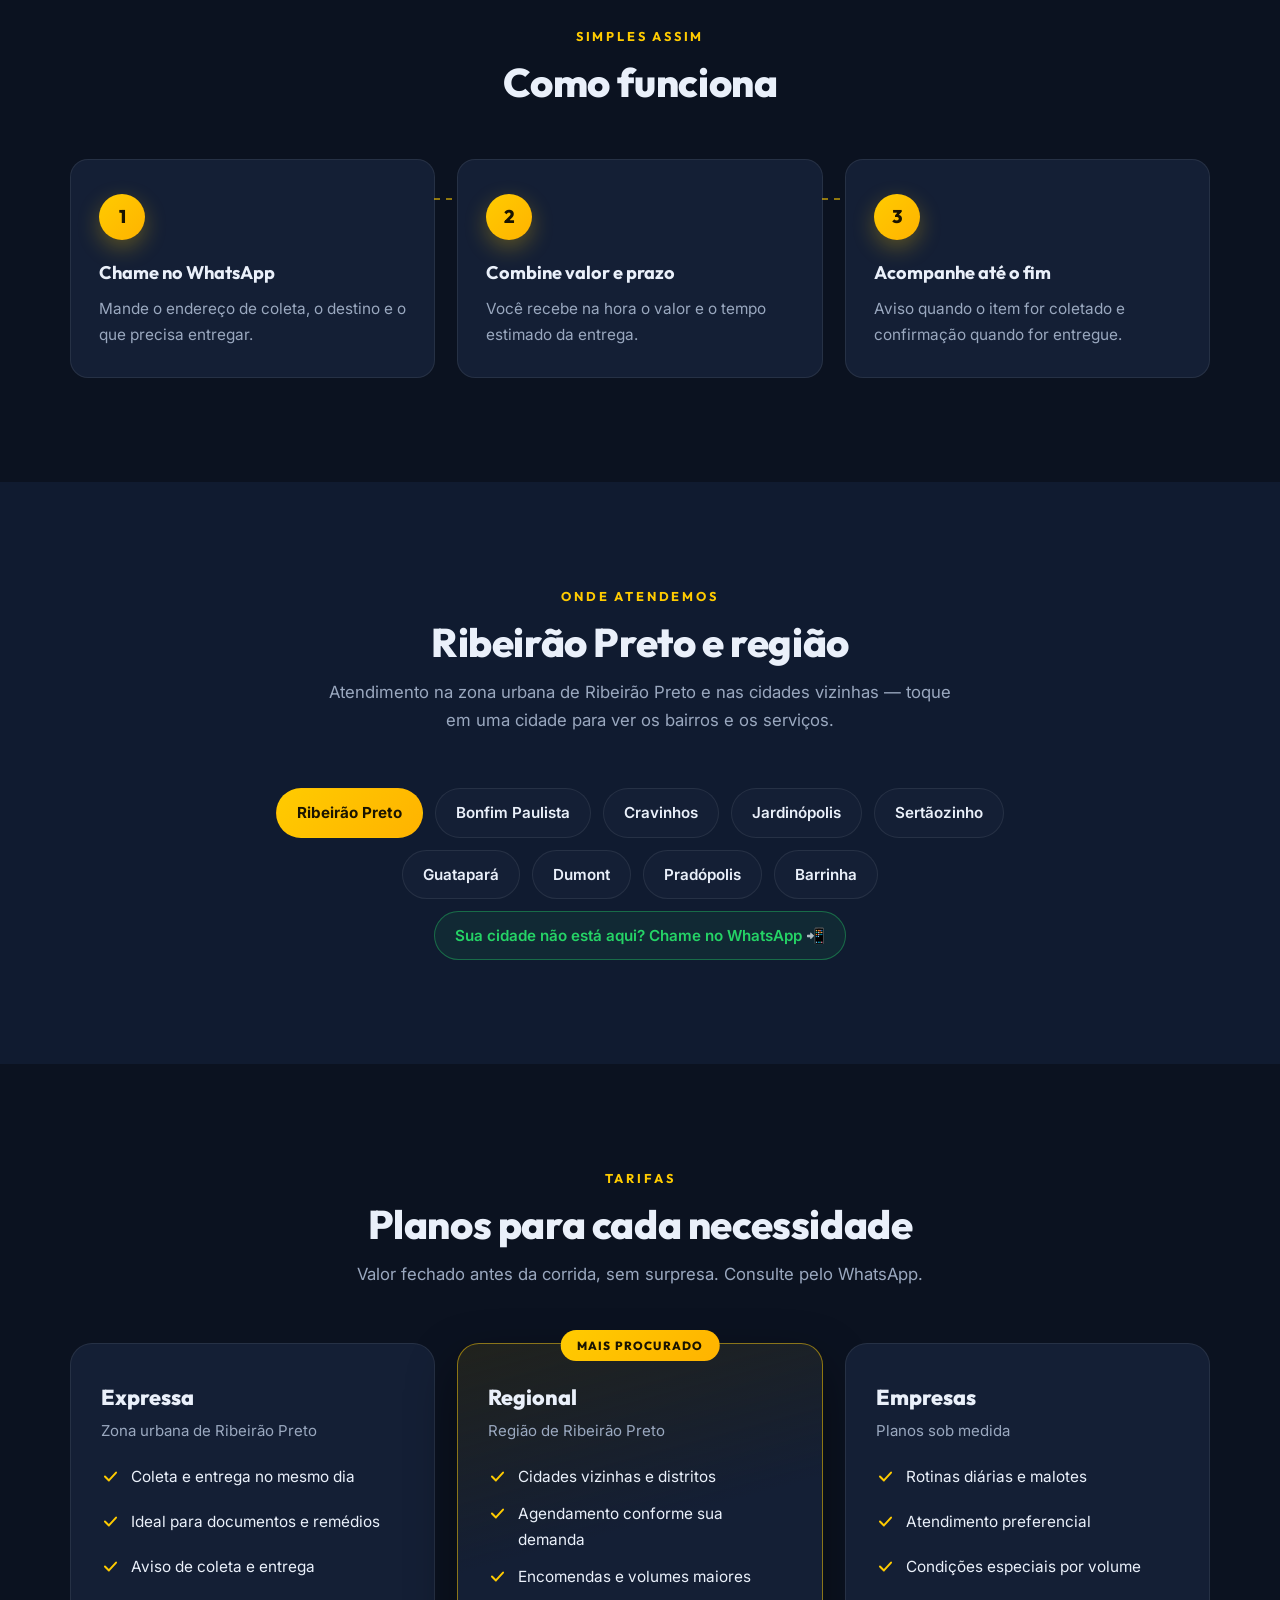
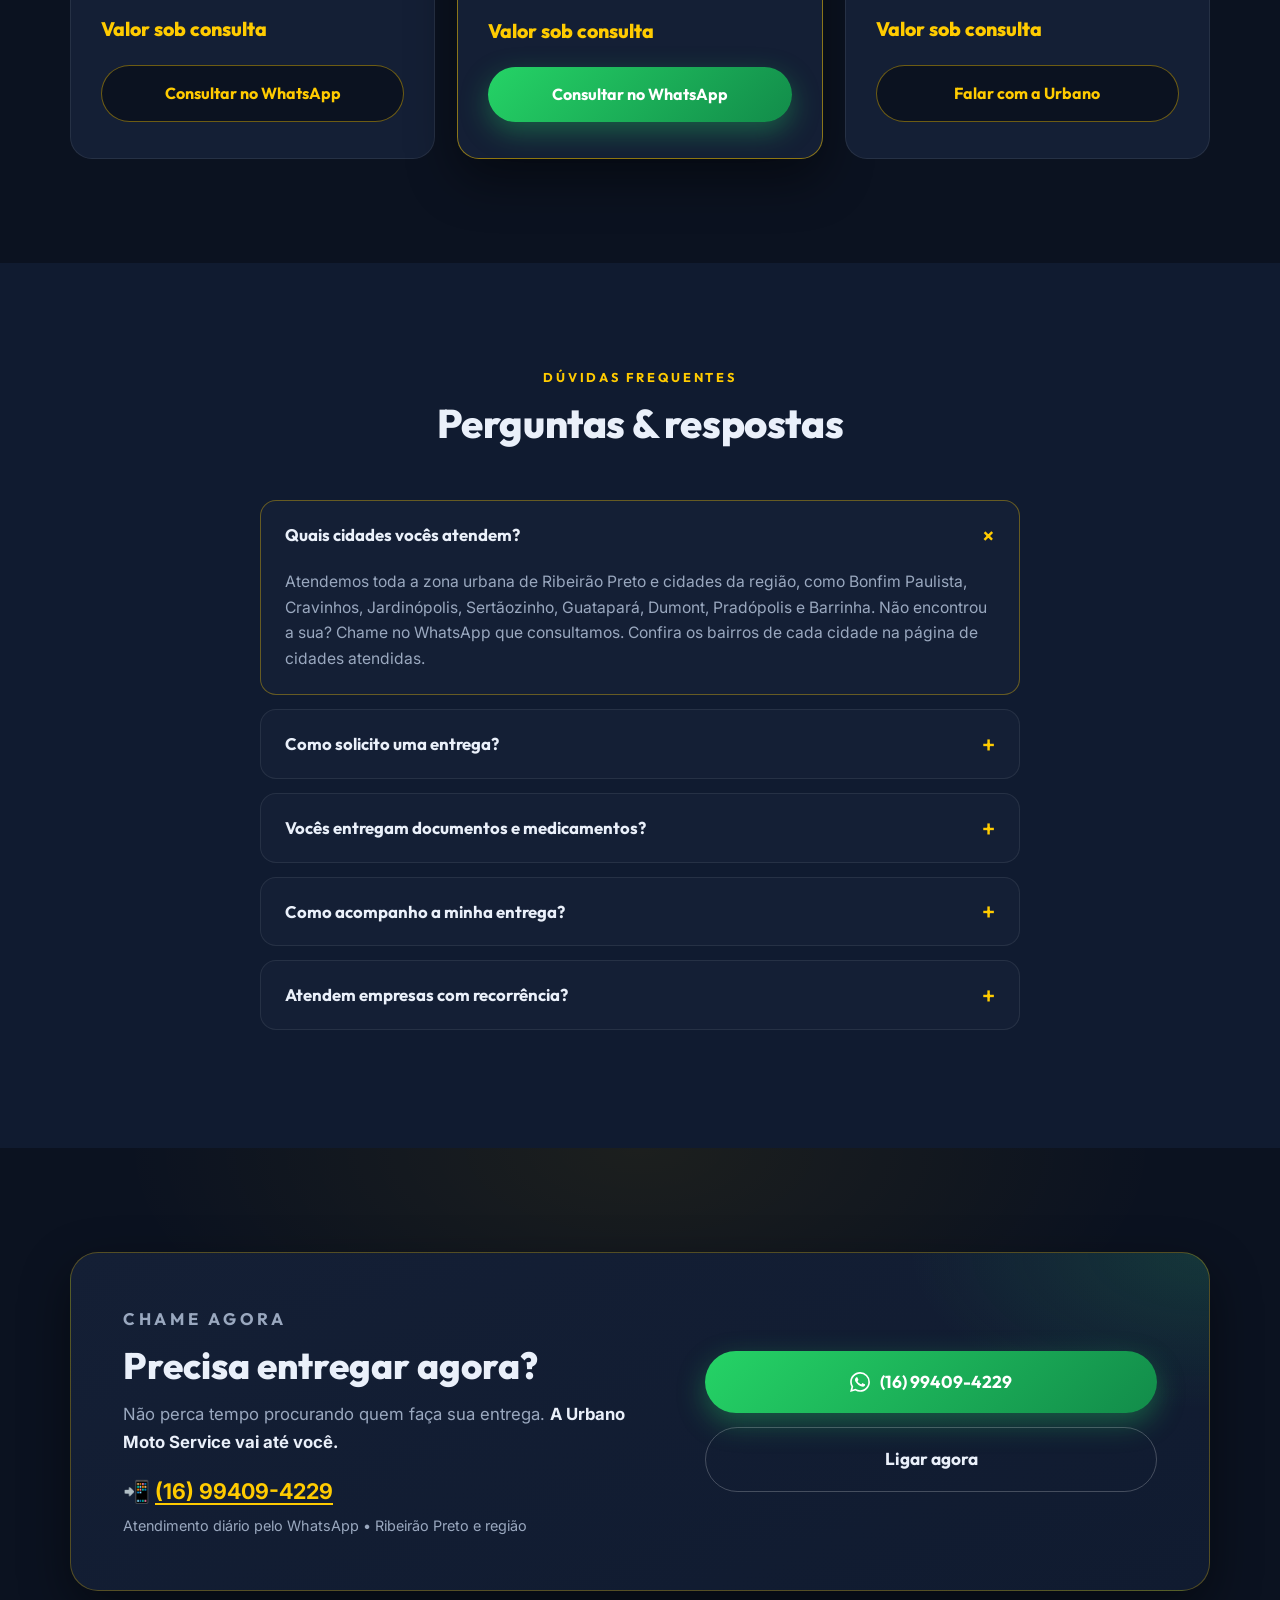
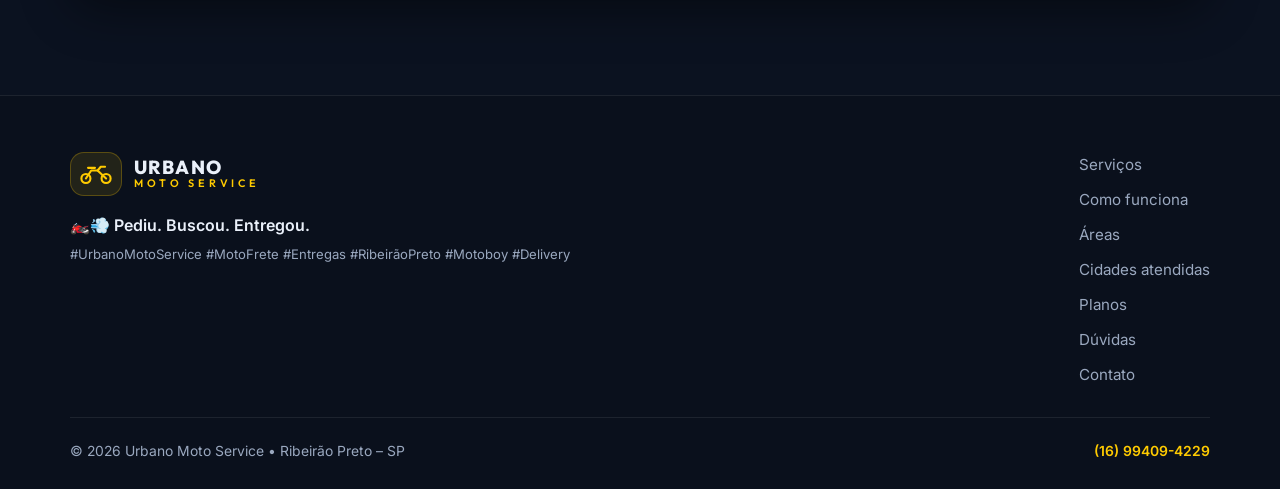
==== commit 43f84bb0: "Nova secao Parceiros e clientes com 6 logomarcas (3M, Banco do Brasil, Unimed, Zanini Renk, MP-SP e " ====
--- a/index.html
+++ b/index.html
@@ -363,6 +363,25 @@
       </div>
     </section>
 
+    <!-- ===================== PARCEIROS ===================== -->
+    <section class="section" id="parceiros">
+      <div class="container">
+        <div class="section-head reveal">
+          <p class="kicker">Quem confia na Urbano</p>
+          <h2>Parceiros e clientes</h2>
+          <p class="section-sub">Empresas e instituições que contam com a nossa entrega rápida por motoboy todos os dias.</p>
+        </div>
+        <div class="grid grid-3 partner-grid">
+          <article class="partner reveal"><img src="/img/parceiros/parceiro-3m.png" alt="Logomarca da 3M" loading="lazy" width="600" height="400"></article>
+          <article class="partner reveal"><img src="/img/parceiros/parceiro-banco-do-brasil.png" alt="Logomarca do Banco do Brasil" loading="lazy" width="600" height="333"></article>
+          <article class="partner reveal"><img src="/img/parceiros/parceiro-unimed.png" alt="Logomarca da Unimed" loading="lazy" width="600" height="213"></article>
+          <article class="partner reveal"><img src="/img/parceiros/parceiro-zanini-renk.png" alt="Logomarca da Zanini Renk" loading="lazy" width="600" height="160"></article>
+          <article class="partner reveal"><img src="/img/parceiros/parceiro-mpsp.png" alt="Logomarca do Ministério Público do Estado de São Paulo (MP-SP)" loading="lazy" width="600" height="283"></article>
+          <article class="partner reveal"><img src="/img/parceiros/parceiro-oab.png" alt="Logomarca da OAB — Ordem dos Advogados do Brasil" loading="lazy" width="244" height="244"></article>
+        </div>
+      </div>
+    </section>
+
     <!-- ===================== COMO FUNCIONA ===================== -->
     <section class="section" id="como-funciona">
       <div class="container">
--- a/css/style.css
+++ b/css/style.css
@@ -817,3 +817,17 @@
 .bairro-region h3 { font-family: var(--font-title); font-size: 1.12rem; font-weight: 700; margin-bottom: 14px; }
 .bairro-region .chips { justify-content: flex-start; max-width: none; margin: 0; }
 .chip-bairro { font-size: 0.86rem; padding: 8px 16px; font-weight: 500; }
+
+/* Parceiros e clientes */
+.partner-grid { align-items: stretch; }
+.partner {
+  background: #ffffff;
+  border-radius: var(--radius);
+  padding: 22px 26px;
+  display: flex;
+  align-items: center;
+  justify-content: center;
+  min-height: 130px;
+  box-shadow: 0 10px 24px rgba(0, 0, 0, 0.18);
+}
+.partner img { max-width: 100%; height: auto; max-height: 84px; width: auto; object-fit: contain; }
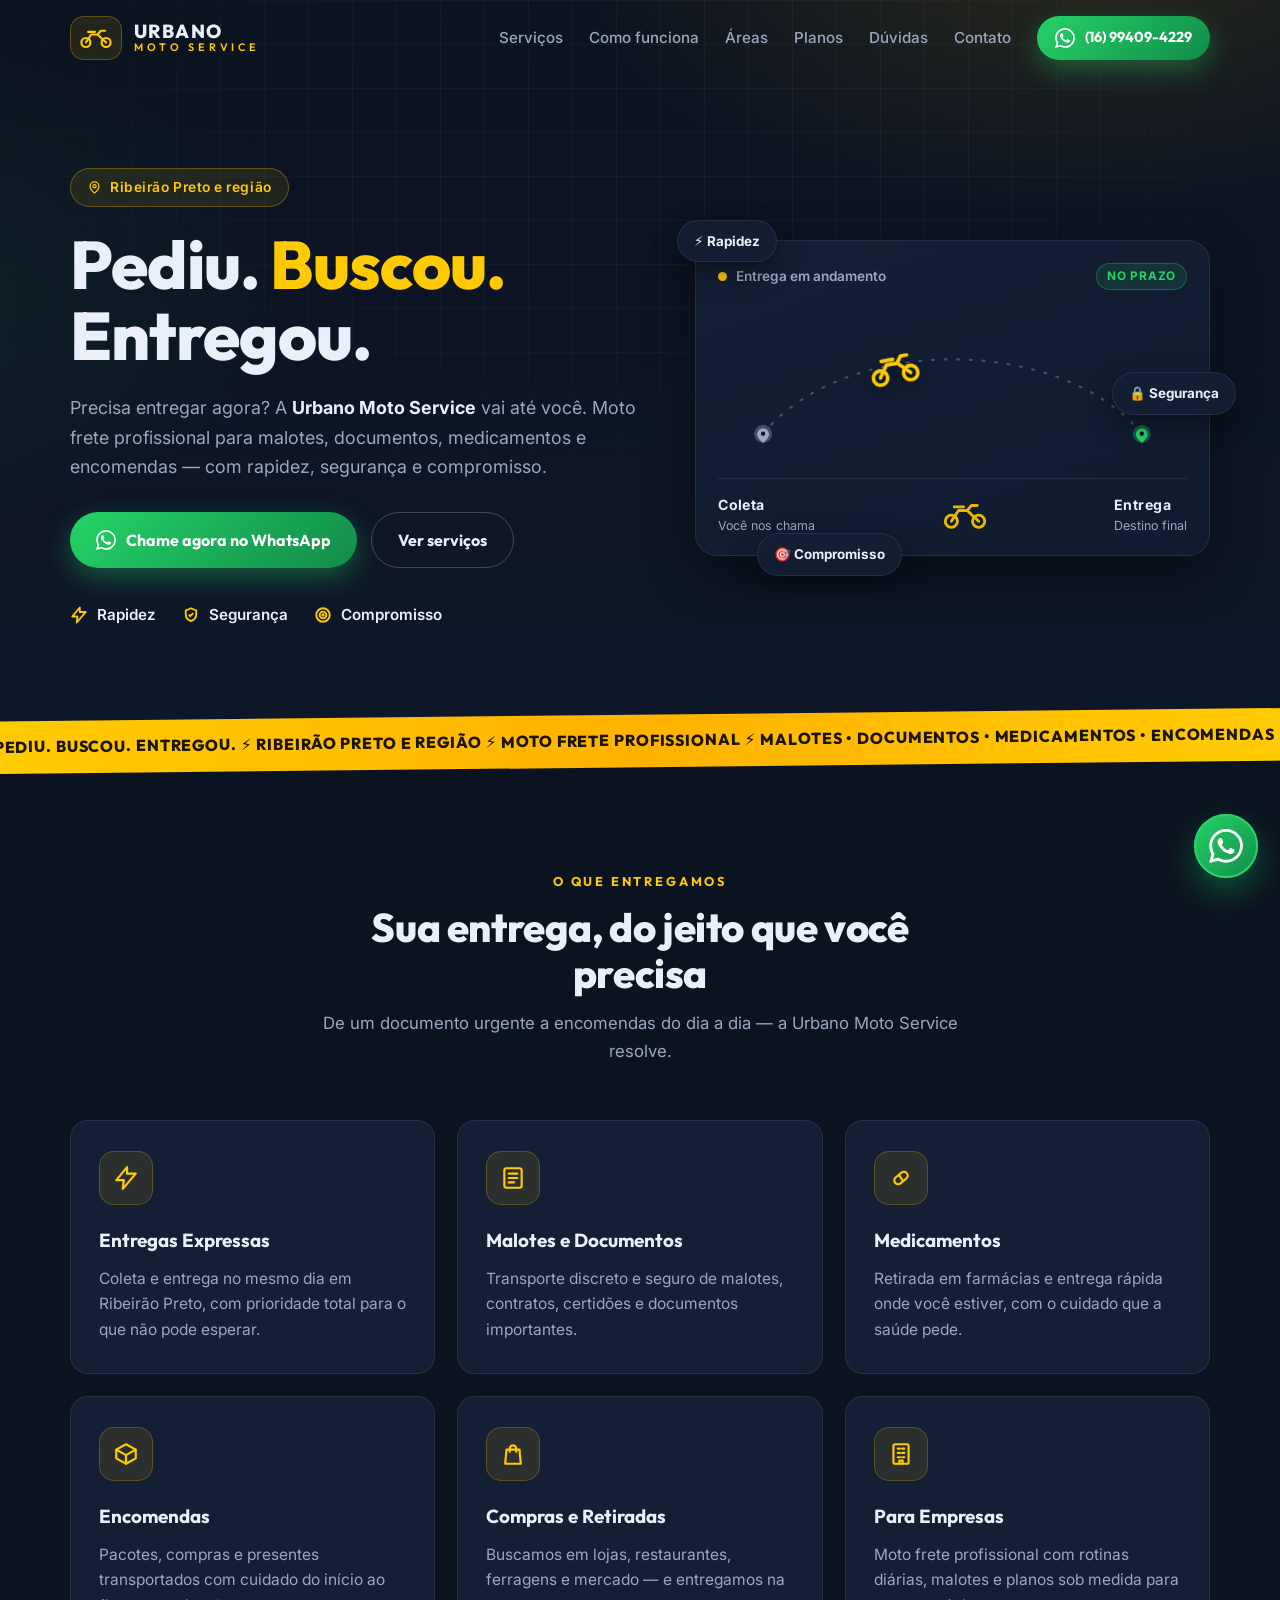
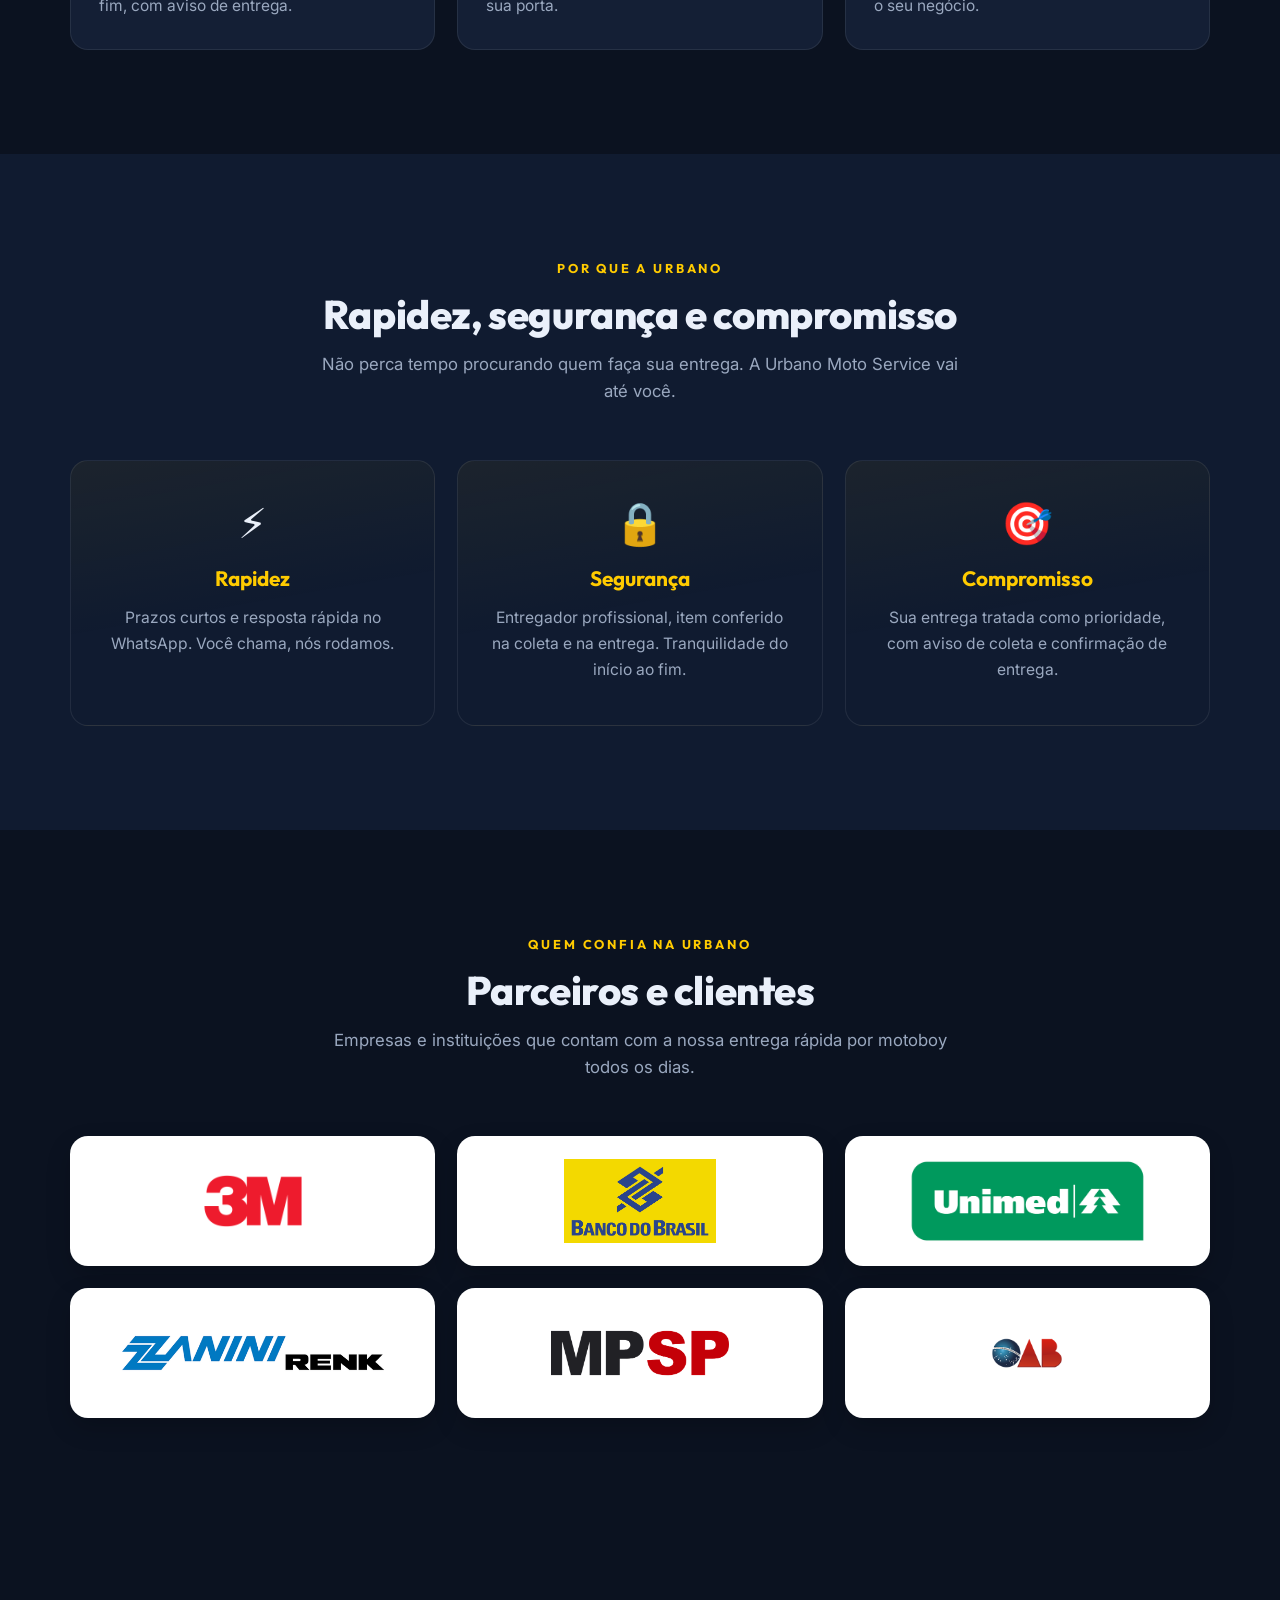
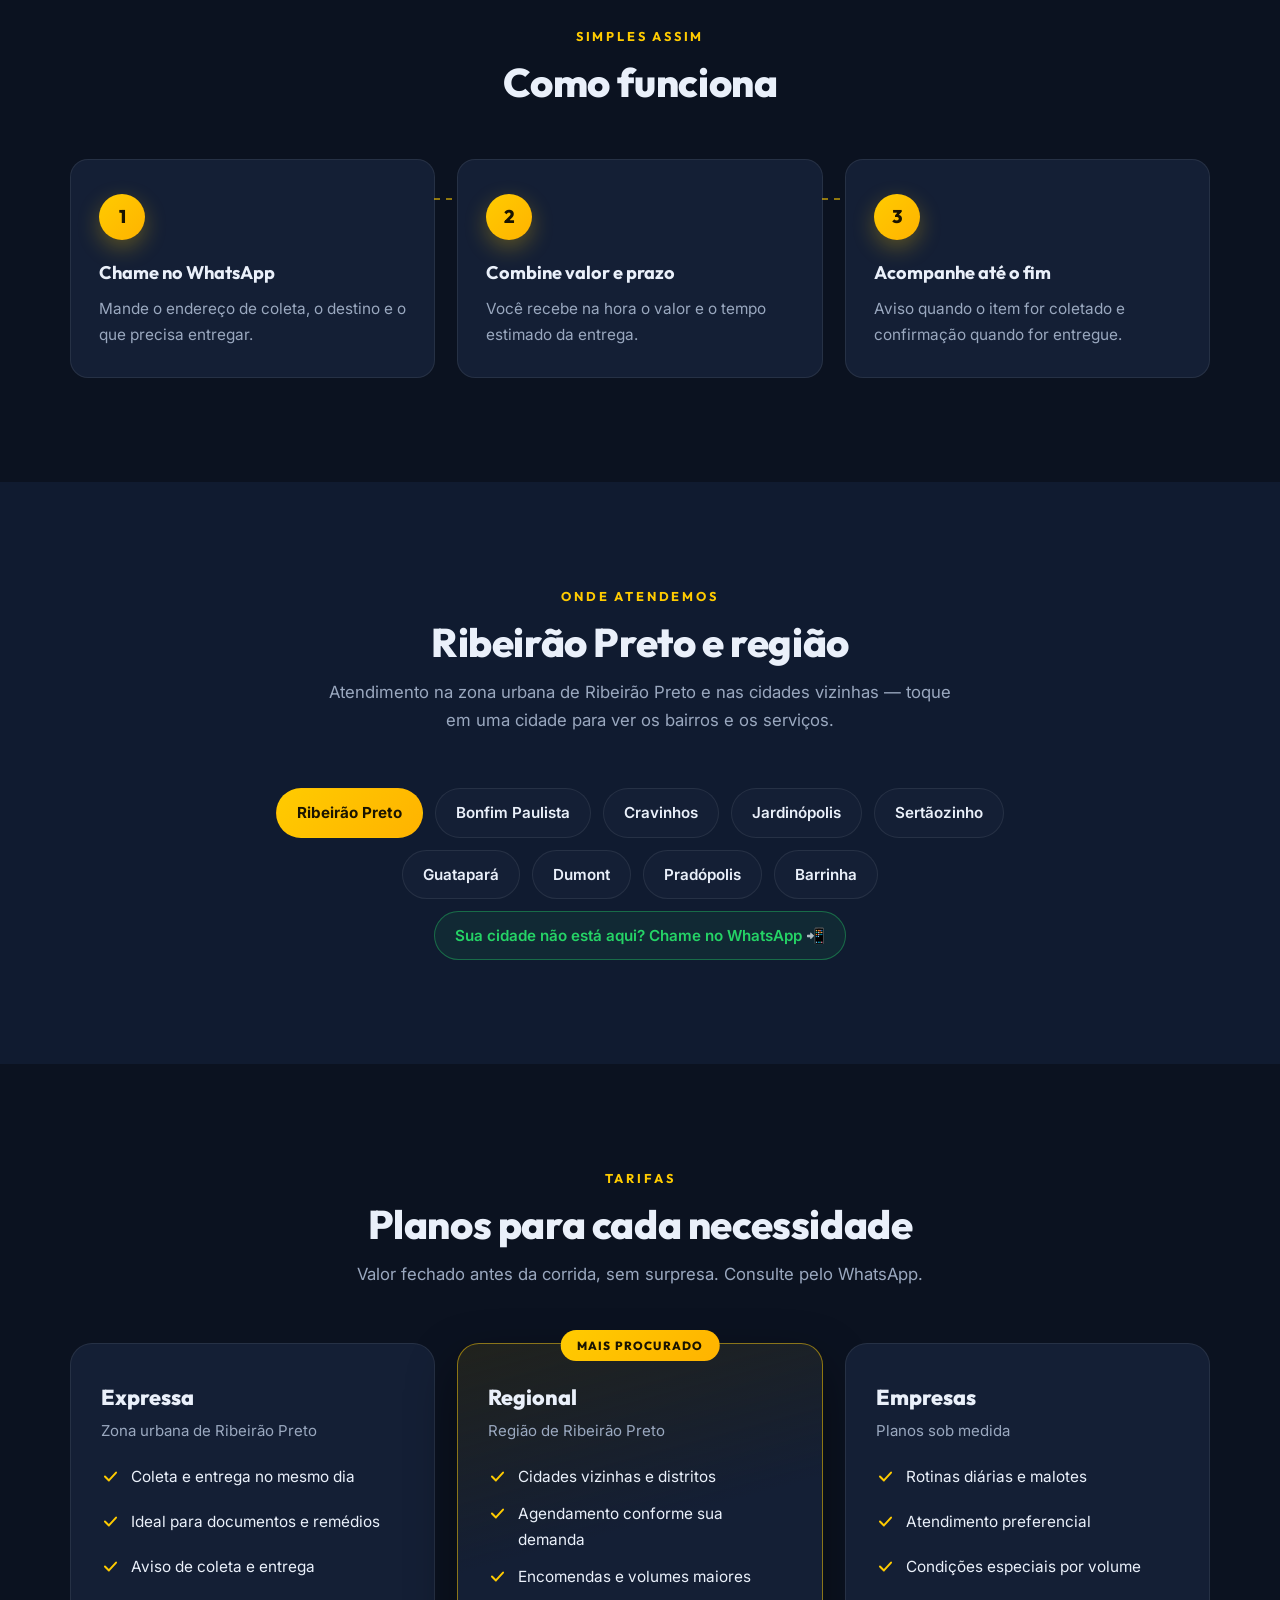
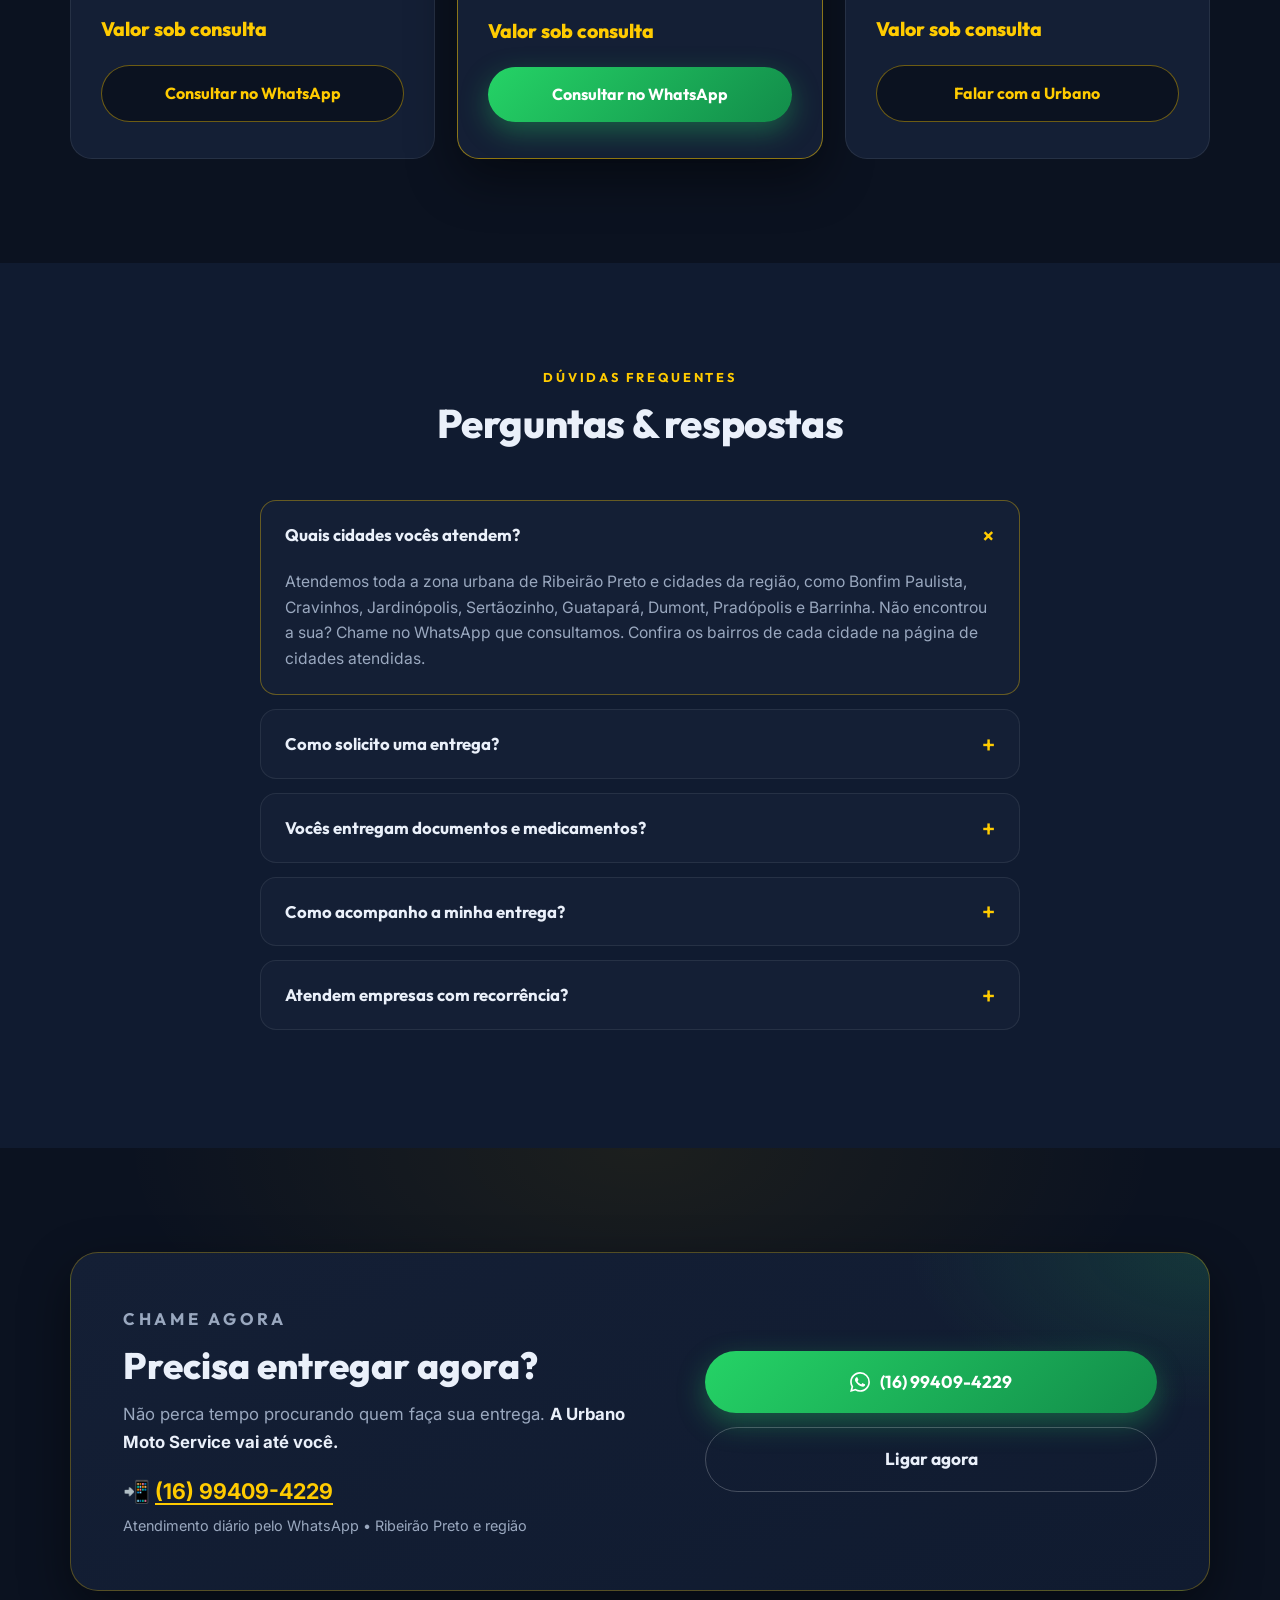
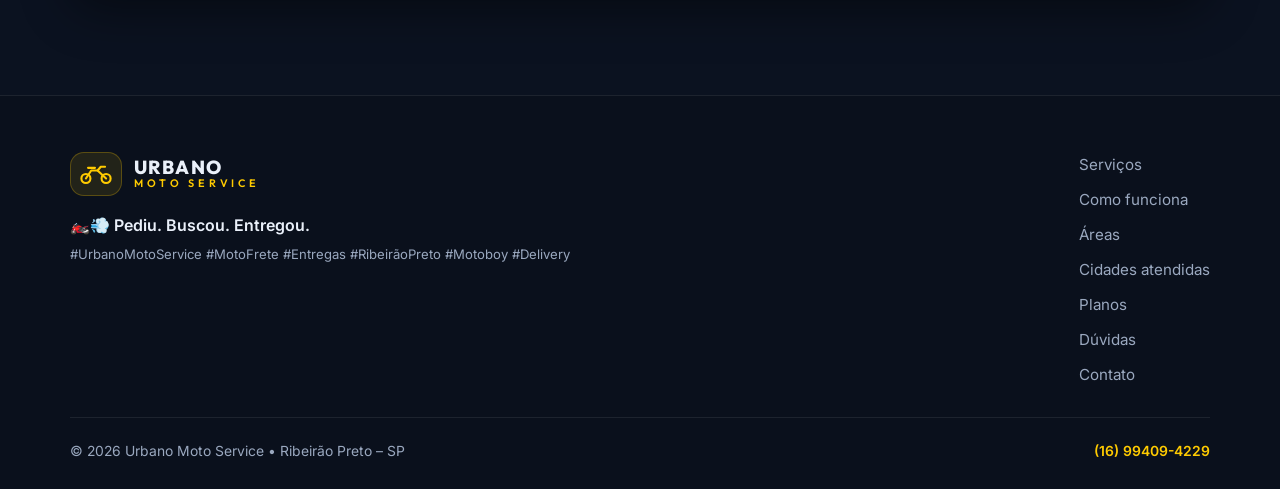
==== commit 73e5c360: "Integracao do Google Tag Manager (GTM-KXH9SXRH) em todas as paginas" ====
--- a/index.html
+++ b/index.html
@@ -165,8 +165,19 @@
     ]
   }
   </script>
+  <!-- Google Tag Manager -->
+  <script>(function(w,d,s,l,i){w[l]=w[l]||[];w[l].push({'gtm.start':
+new Date().getTime(),event:'gtm.js'});var f=d.getElementsByTagName(s)[0],
+j=d.createElement(s),dl=l!='dataLayer'?'&l='+l:'';j.async=true;j.src=
+'https://www.googletagmanager.com/gtm.js?id='+i+dl;f.parentNode.insertBefore(j,f);
+})(window,document,'script','dataLayer','GTM-KXH9SXRH');</script>
+  <!-- End Google Tag Manager -->
 </head>
 <body id="inicio">
+<!-- Google Tag Manager (noscript) -->
+<noscript><iframe src="https://www.googletagmanager.com/ns.html?id=GTM-KXH9SXRH"
+height="0" width="0" style="display:none;visibility:hidden"></iframe></noscript>
+<!-- End Google Tag Manager (noscript) -->
 
   <!-- ===================== HEADER ===================== -->
   <header class="header" id="header">
